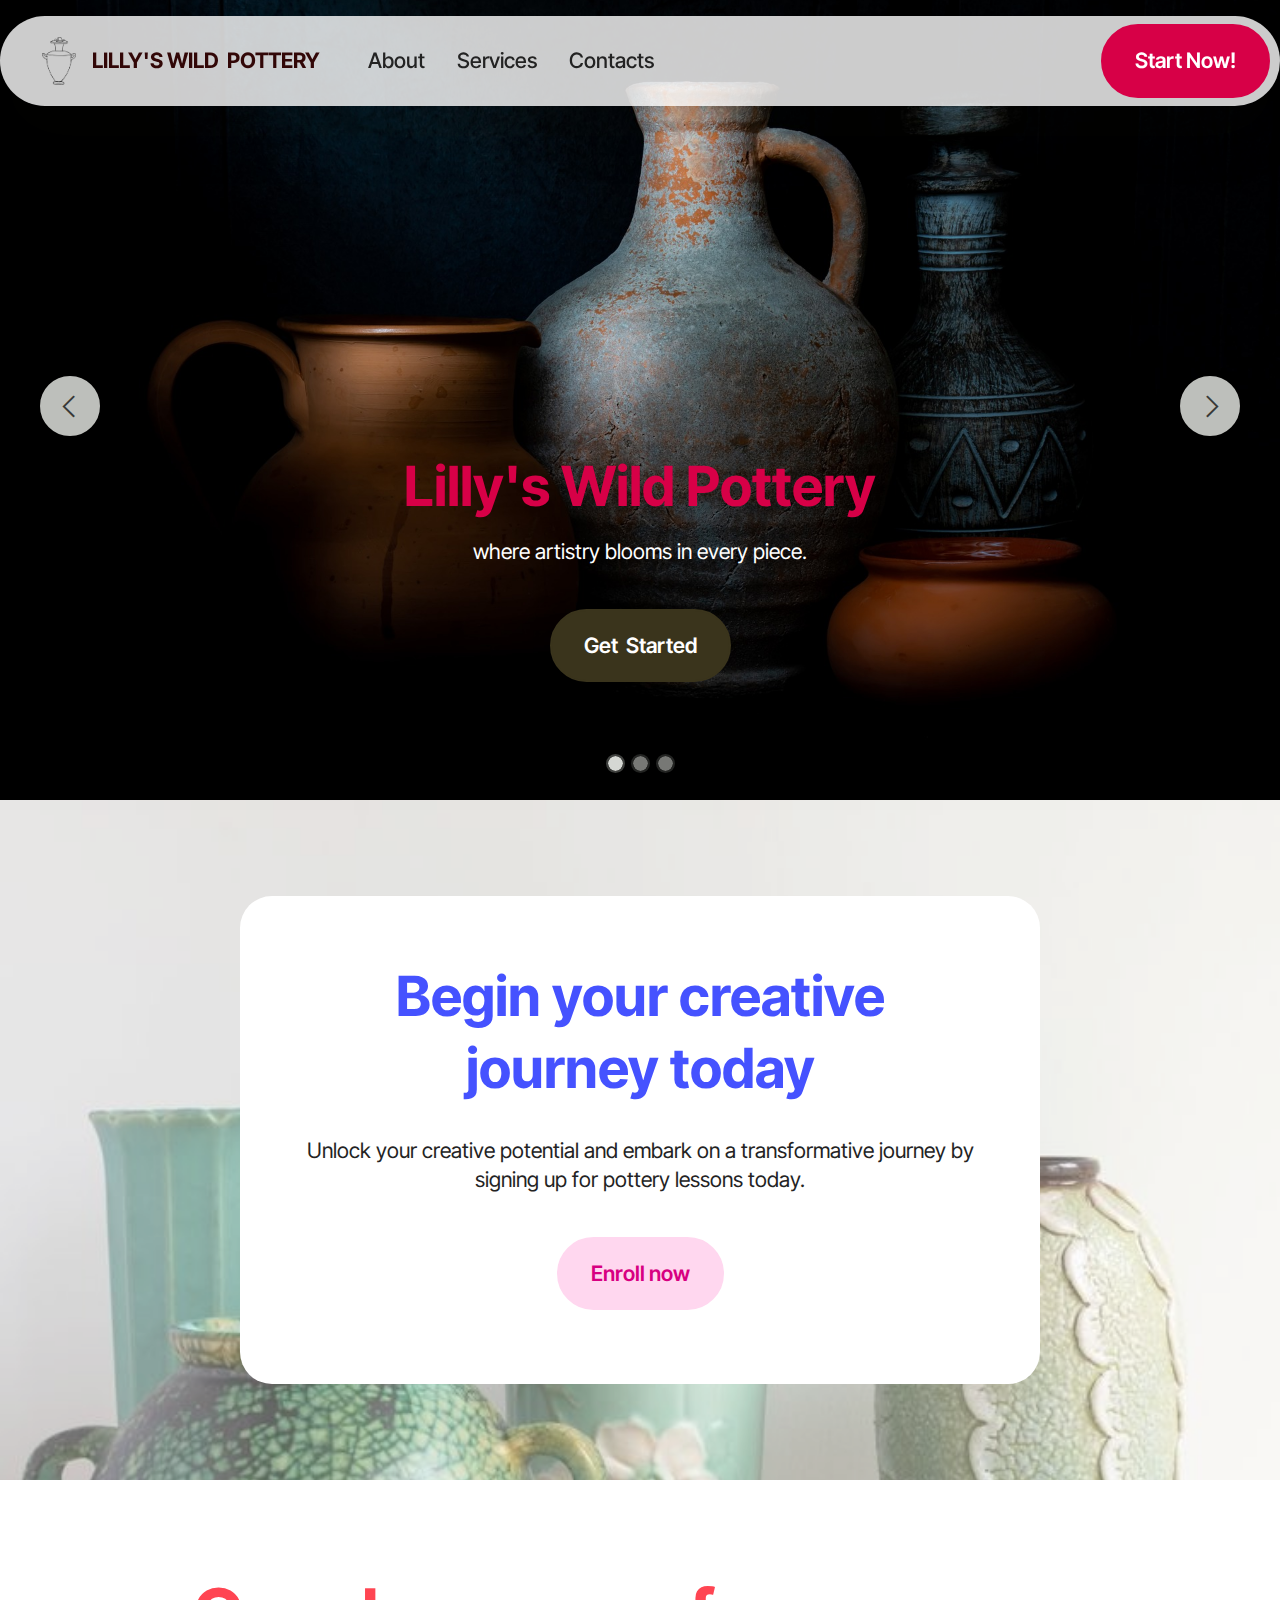
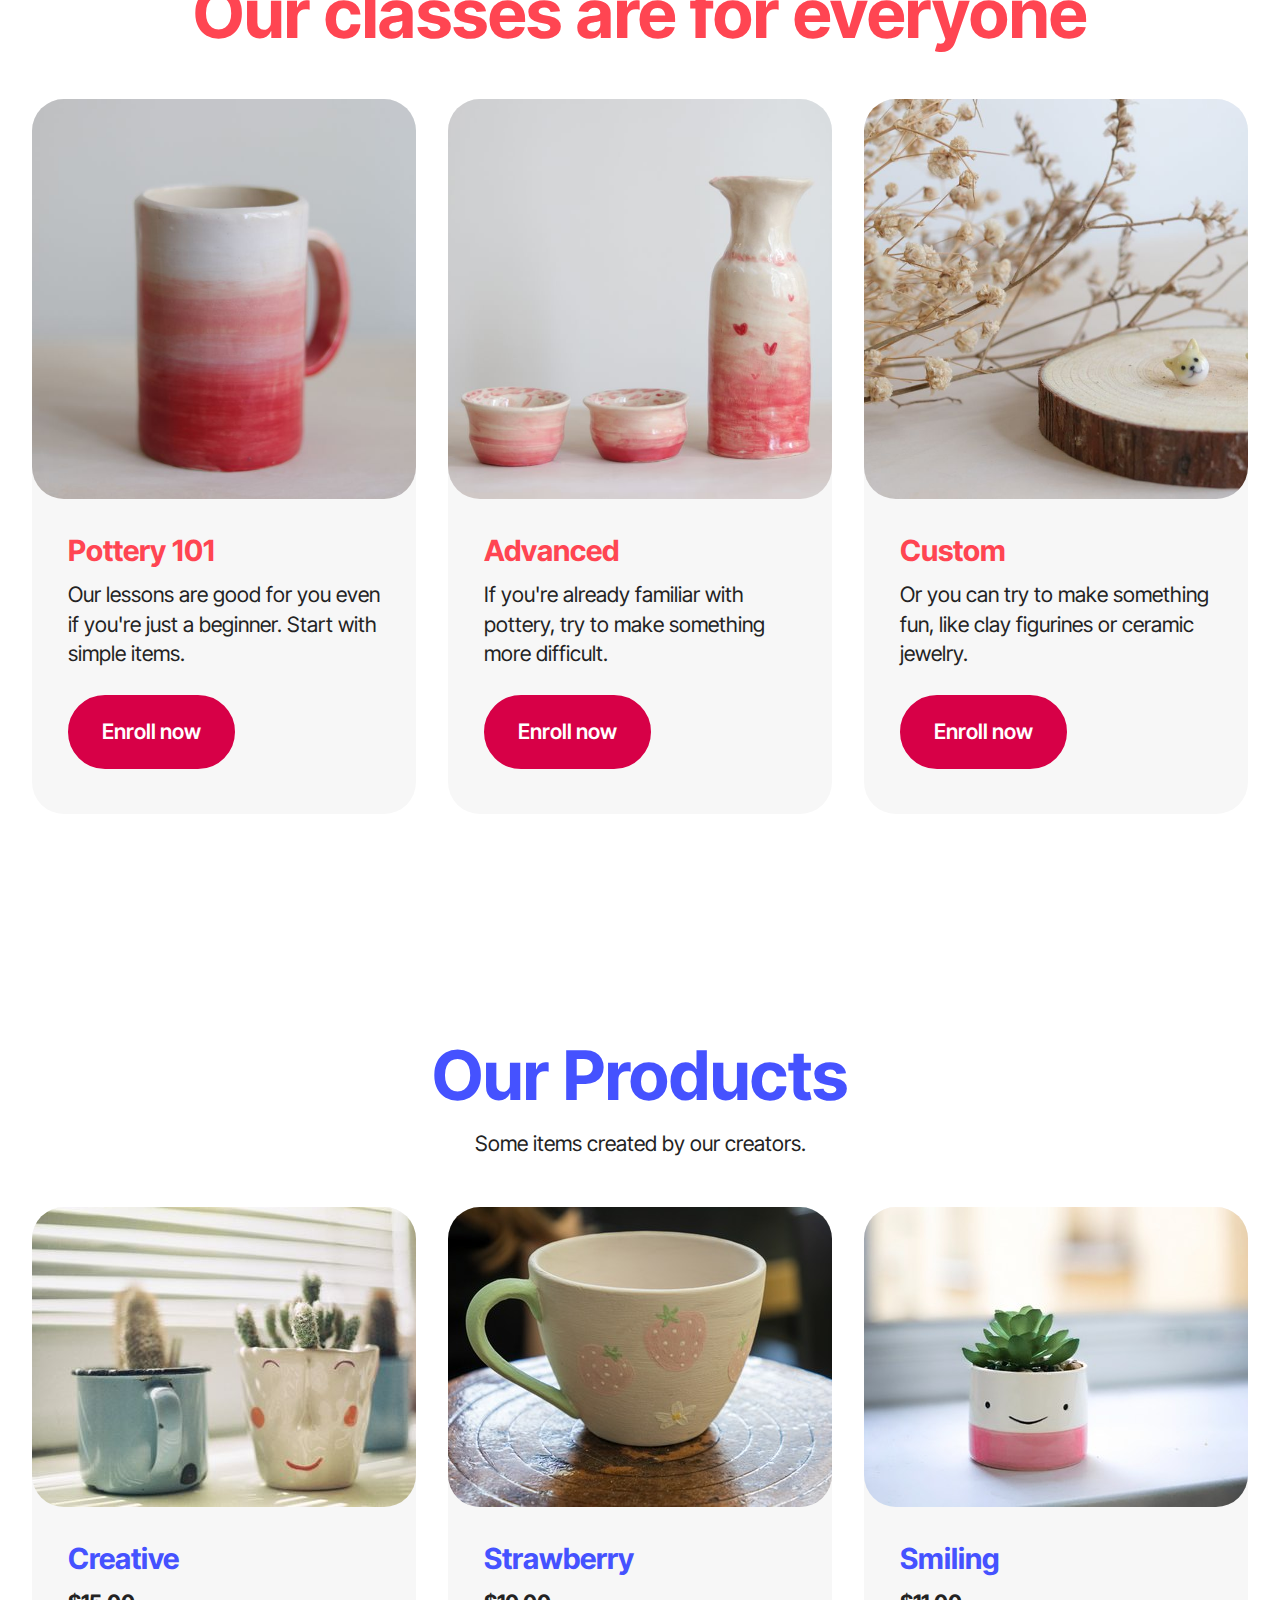
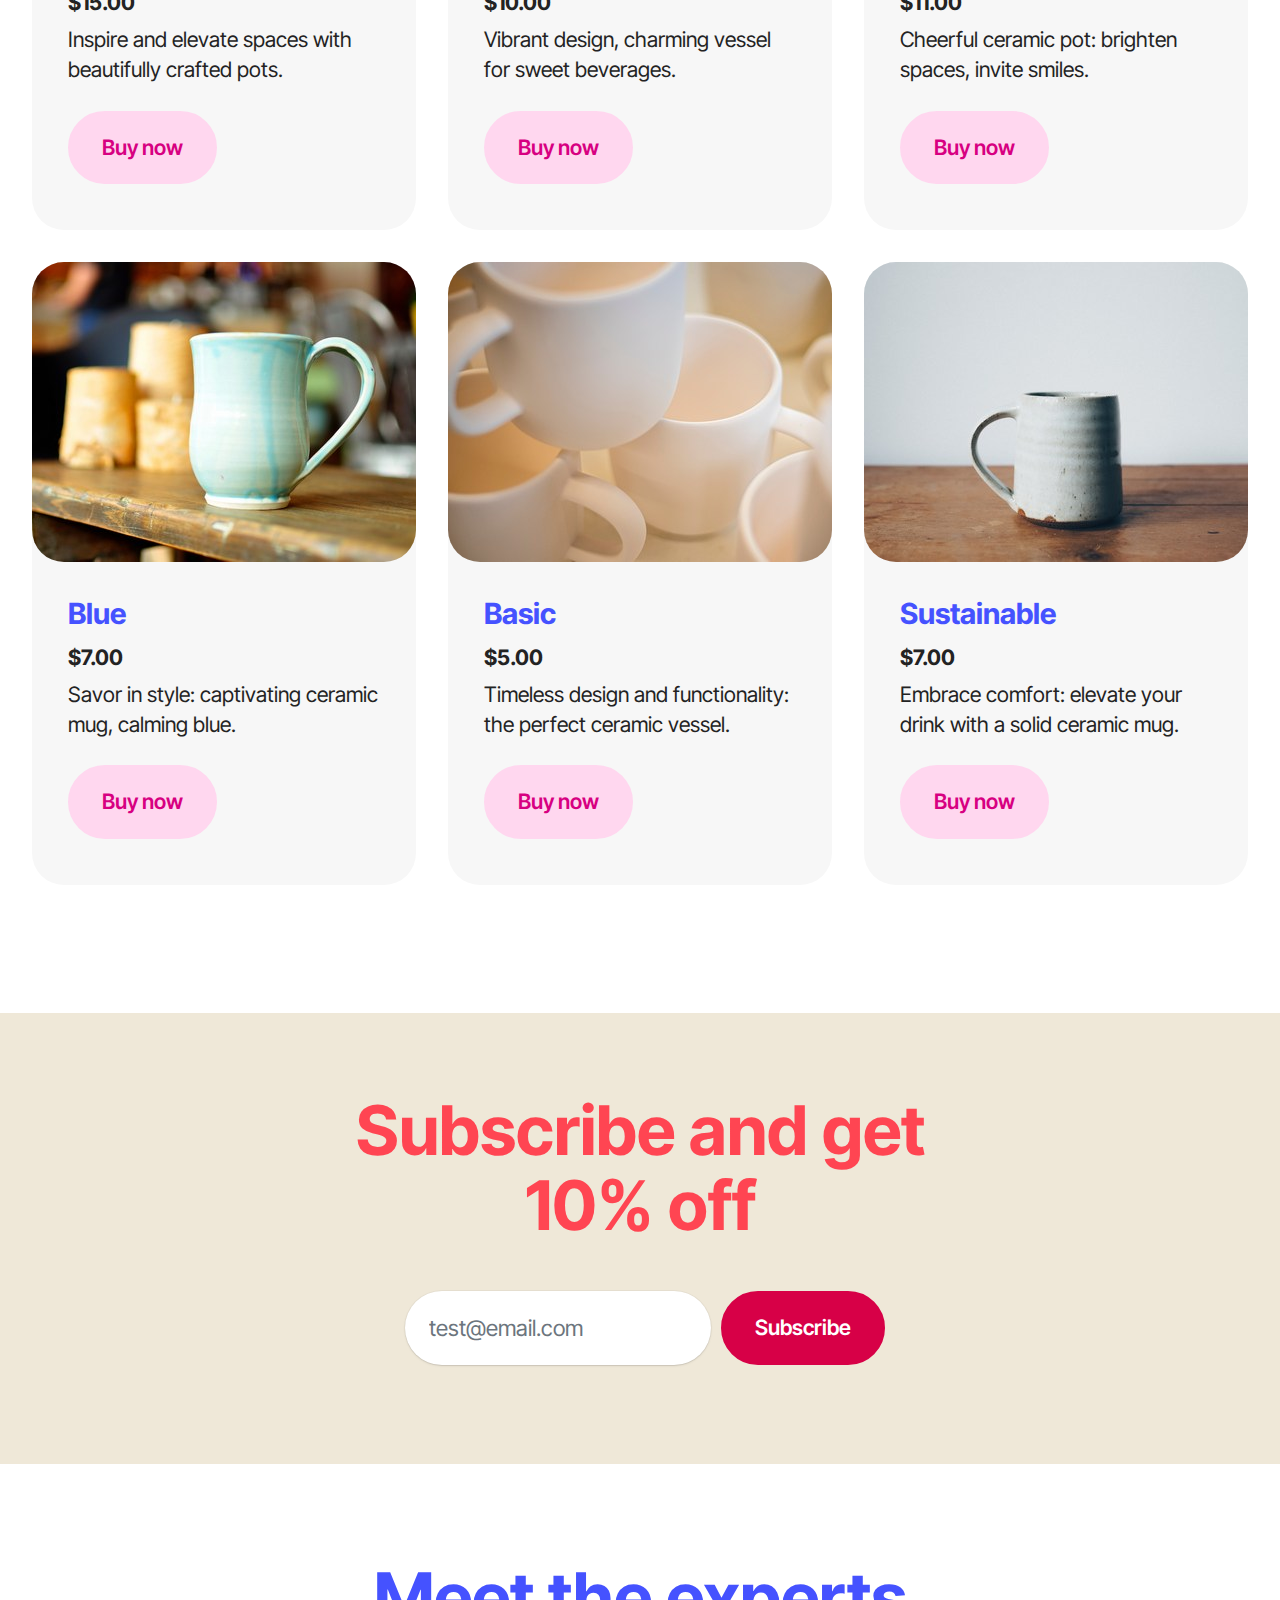
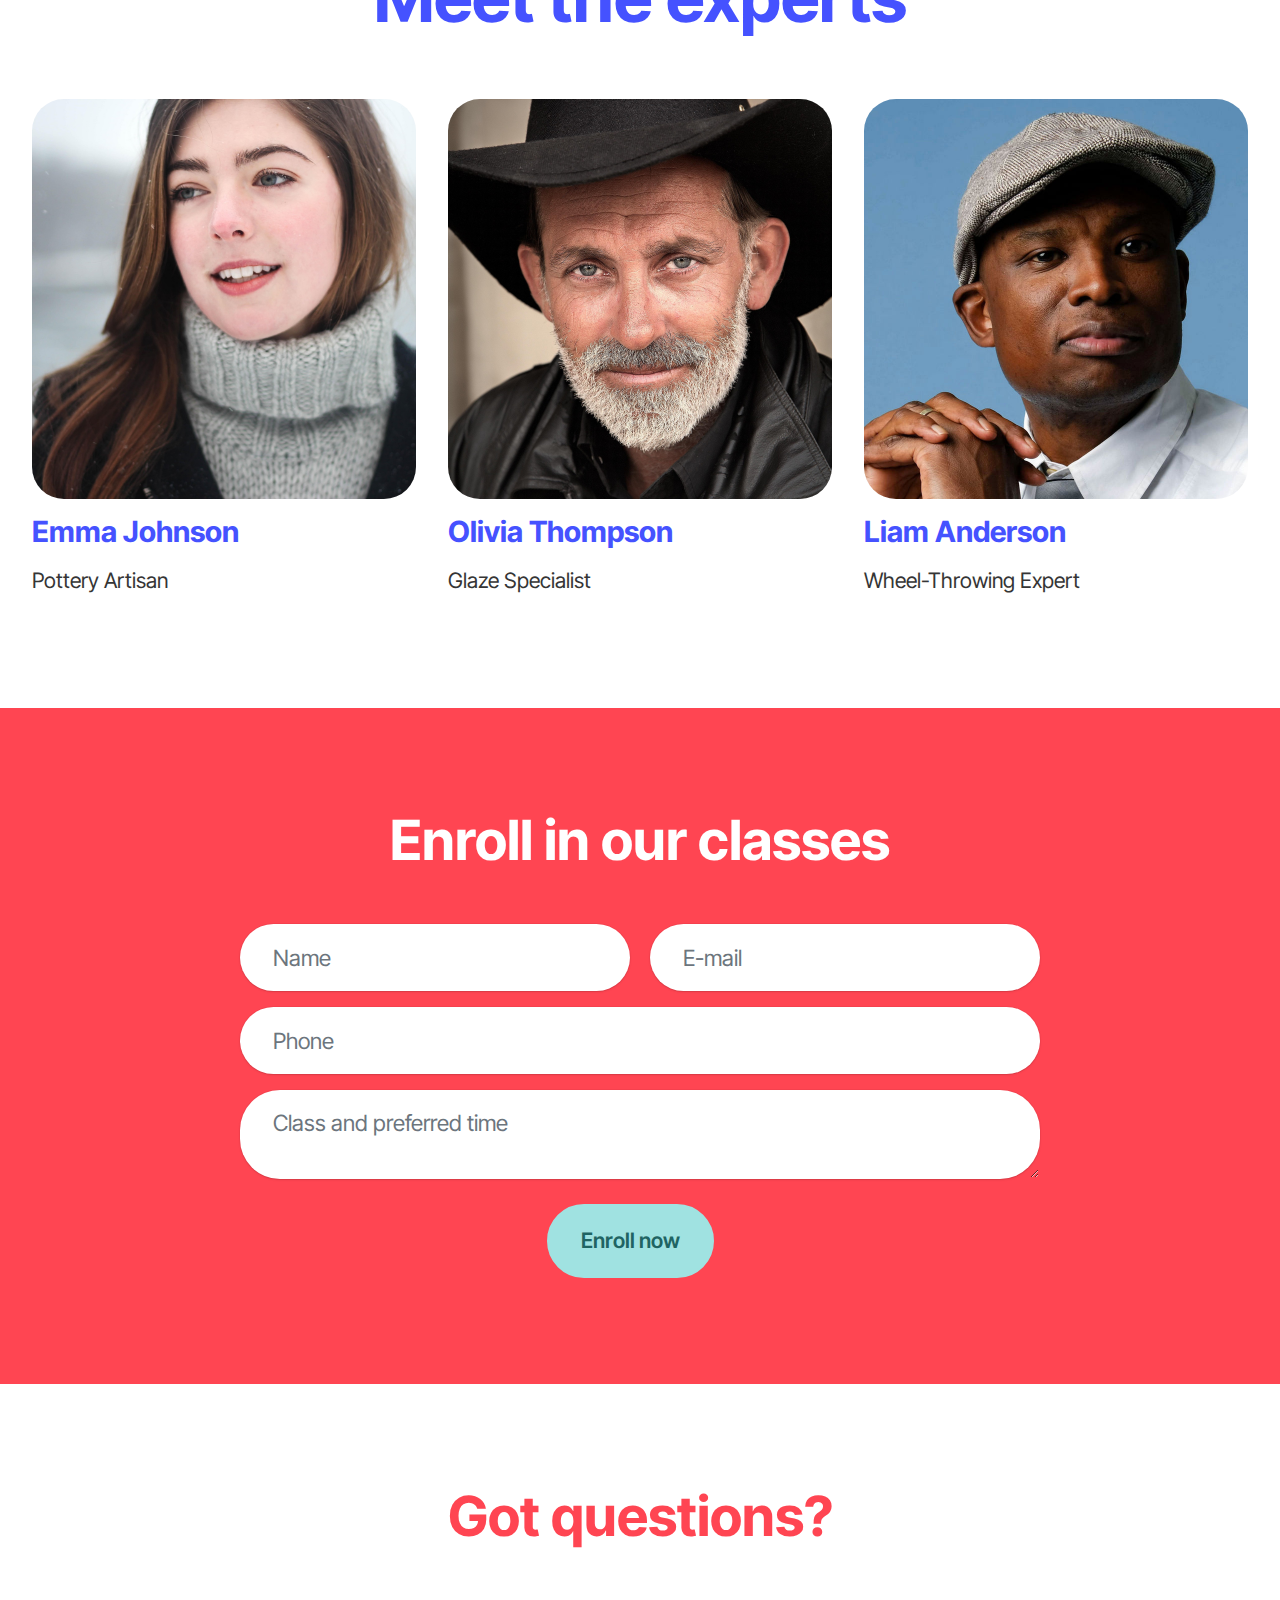
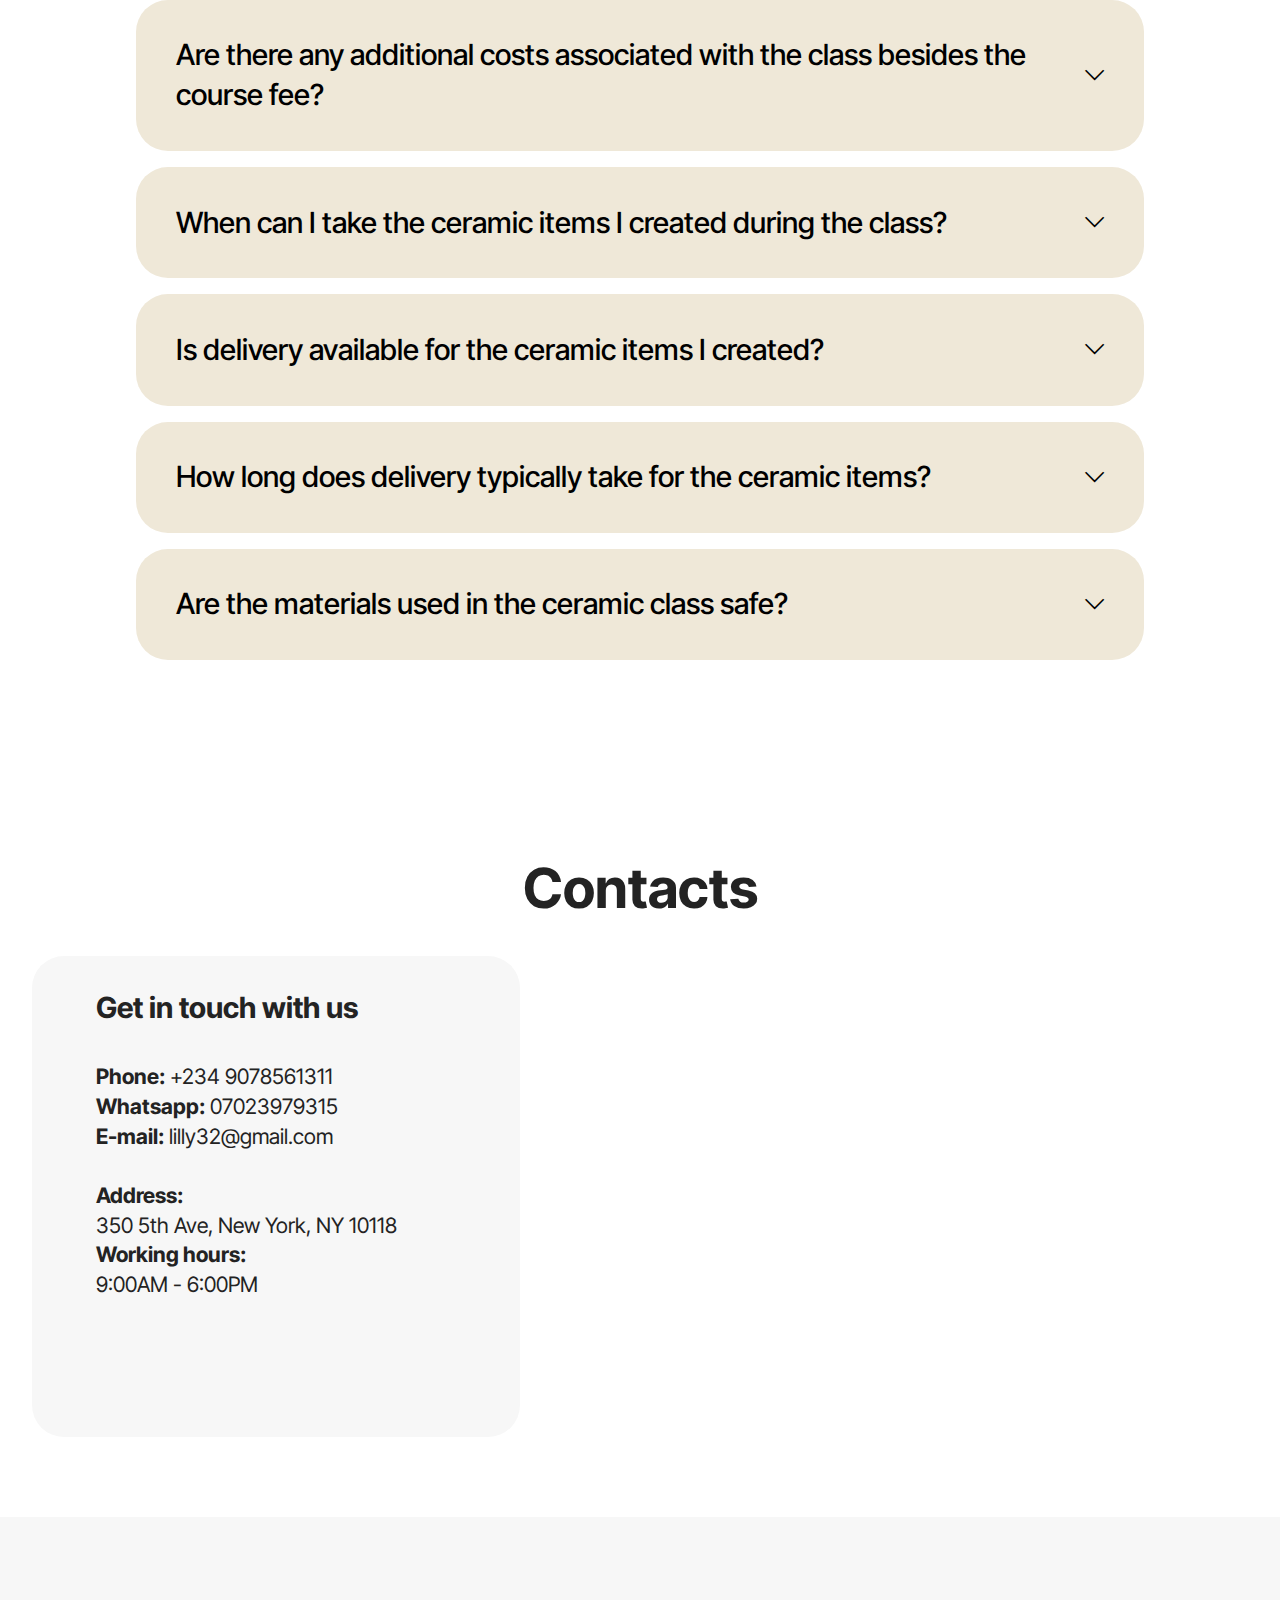
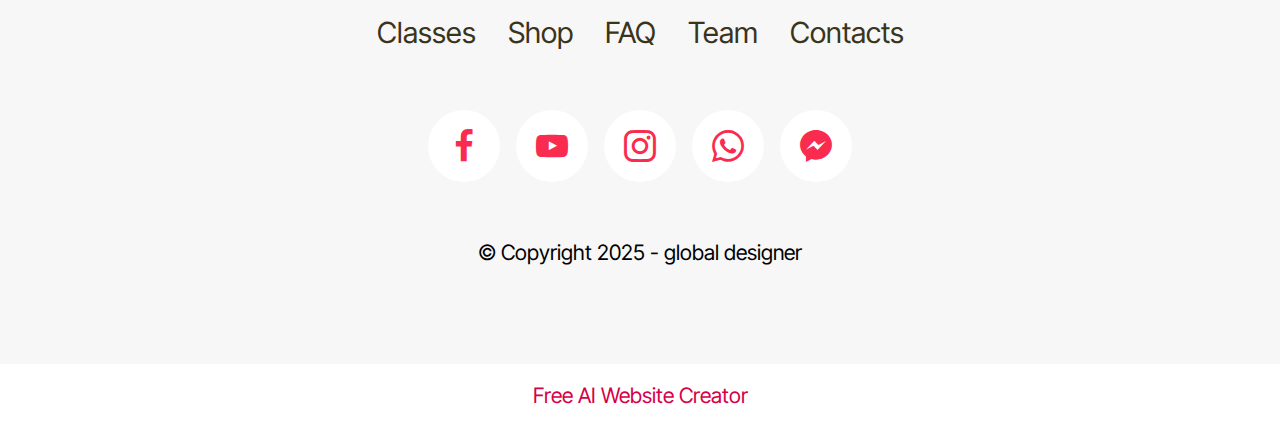
==== m/index.html @ 5fc74ef8 "new project" ====
<!DOCTYPE html>
<html  >
<head>
  <!-- Site made with Mobirise Website Builder v5.9.18, https://mobirise.com -->
  <meta charset="UTF-8">
  <meta http-equiv="X-UA-Compatible" content="IE=edge">
  <meta name="generator" content="Mobirise v5.9.18, mobirise.com">
  <meta name="viewport" content="width=device-width, initial-scale=1, minimum-scale=1">
  <link rel="shortcut icon" href="assets/images/mbr.png" type="image/x-icon">
  <meta name="description" content="">
  
  
  <title>Page 1</title>
  <link rel="stylesheet" href="assets/web/assets/mobirise-icons2/mobirise2.css">
  <link rel="stylesheet" href="assets/bootstrap/css/bootstrap.min.css">
  <link rel="stylesheet" href="assets/bootstrap/css/bootstrap-grid.min.css">
  <link rel="stylesheet" href="assets/bootstrap/css/bootstrap-reboot.min.css">
  <link rel="stylesheet" href="assets/dropdown/css/style.css">
  <link rel="stylesheet" href="assets/socicon/css/styles.css">
  <link rel="stylesheet" href="assets/theme/css/style.css">
  <link rel="preload" href="https://fonts.googleapis.com/css2?family=Inter+Tight:wght@400;700&display=swap&display=swap" as="style" onload="this.onload=null;this.rel='stylesheet'">
  <noscript><link rel="stylesheet" href="https://fonts.googleapis.com/css2?family=Inter+Tight:wght@400;700&display=swap&display=swap"></noscript>
  <link rel="preload" as="style" href="assets/mobirise/css/mbr-additional.css?v=CAwaFa"><link rel="stylesheet" href="assets/mobirise/css/mbr-additional.css?v=CAwaFa" type="text/css">

  
  
  
</head>
<body>
  
  <section data-bs-version="5.1" class="menu menu1 cid-uFiP2SUFr2" once="menu" id="menu01-c">
	

	<nav class="navbar navbar-dropdown navbar-fixed-top navbar-expand-lg">
		<div class="container">
			<div class="navbar-brand">
				<span class="navbar-logo">
					
						<img src="assets/images/mbr.png" alt="pot" style="height: 3rem;">
					
				</span>
				<span class="navbar-caption-wrap"><a class="navbar-caption text-info display-4" href="https://mobiri.se">LILLY'S WILD&nbsp; POTTERY</a></span>
			</div>
			<button class="navbar-toggler" type="button" data-toggle="collapse" data-bs-toggle="collapse" data-target="#navbarSupportedContent" data-bs-target="#navbarSupportedContent" aria-controls="navbarNavAltMarkup" aria-expanded="false" aria-label="Toggle navigation">
				<div class="hamburger">
					<span></span>
					<span></span>
					<span></span>
					<span></span>
				</div>
			</button>
			<div class="collapse navbar-collapse" id="navbarSupportedContent">
				<ul class="navbar-nav nav-dropdown" data-app-modern-menu="true"><li class="nav-item">
						<a class="nav-link link text-black display-4" href="">About</a>
					</li>
					<li class="nav-item">
						<a class="nav-link link text-black display-4" href="" aria-expanded="false">Services</a>
					</li>
					<li class="nav-item">
						<a class="nav-link link text-black display-4" href="">Contacts</a>
					</li></ul>
				
				<div class="navbar-buttons mbr-section-btn">
					<a class="btn btn-primary display-4" href=""> Start Now!</a>
				</div>
			</div>
		</div>
	</nav>
</section>

<section data-bs-version="5.1" class="slider3 cid-uFiUgoGwPU" id="slider03-f">
    
    <div class="carousel slide" id="uFkpeyBmOq" data-interval="5000" data-bs-interval="5000">
        <ol class="carousel-indicators">
            <li data-slide-to="0" data-bs-slide-to="0" class="active" data-target="#uFkpeyBmOq" data-bs-target="#uFkpeyBmOq"></li>
            <li data-slide-to="1" data-bs-slide-to="1" data-target="#uFkpeyBmOq" data-bs-target="#uFkpeyBmOq"></li>
            <li data-slide-to="2" data-bs-slide-to="2" data-target="#uFkpeyBmOq" data-bs-target="#uFkpeyBmOq"></li>
        </ol>
        <div class="carousel-inner">
            <div class="carousel-item slider-image item active">
                <div class="item-wrapper">
                    <img class="d-block w-100" src="assets/images/mbr-2.jpg" alt="picture">
                    
                    <div class="carousel-caption">
                        <h5 class="mbr-section-subtitle mbr-fonts-style mb-3 display-2"><strong>Lilly's Wild Pottery</strong></h5>
                        <p class="mbr-section-text mbr-fonts-style mb-4 display-7">where artistry blooms in every piece.</p>
                        <div class="mbr-section-btn mb-5"><a class="btn btn-success display-7" href="https://mobiri.se">Get&nbsp; Started</a></div>     
                    </div>
                </div>
            </div>
            <div class="carousel-item slider-image item">
                <div class="item-wrapper">
                    <img class="d-block w-100" src="assets/images/mbr-3.jpg" alt="image">
                    
                    <div class="carousel-caption">
                        <h5 class="mbr-section-subtitle mbr-fonts-style mb-3 display-2"><strong>Feel Nature</strong></h5>
                        <p class="mbr-section-text mbr-fonts-style mb-4 display-7">Where Clay Meets Nature's Beauty.</p>
                        <div class="mbr-section-btn mb-5"><a class="btn btn-success display-7" href="">Explore more</a></div>     
                    </div>
                </div>
            </div>
            <div class="carousel-item slider-image item">
                <div class="item-wrapper">
                    <img class="d-block w-100" src="assets/images/mbr-5.jpg" alt="img">
                    
                    <div class="carousel-caption">
                        <h5 class="mbr-section-subtitle mbr-fonts-style mb-3 display-2">Beautify Your Space</h5>
                        <p class="mbr-section-text mbr-fonts-style mb-4 display-7">From Lilly's Hand To&nbsp; Your Home.</p>
                        <div class="mbr-section-btn mb-5"><a class="btn btn-success display-7" href="">Get started</a></div>     
                    </div>
                </div>
            </div>
        </div>
        <a class="carousel-control carousel-control-prev" role="button" data-slide="prev" data-bs-slide="prev" href="#uFkpeyBmOq">
            <span class="mobi-mbri mobi-mbri-arrow-prev" aria-hidden="true"></span>
            <span class="sr-only visually-hidden">Previous</span>
        </a>
        <a class="carousel-control carousel-control-next" role="button" data-slide="next" data-bs-slide="next" href="#uFkpeyBmOq">
            <span class="mobi-mbri mobi-mbri-arrow-next" aria-hidden="true"></span>
            <span class="sr-only visually-hidden">Next</span>
        </a>
    </div>
</section>

<section data-bs-version="5.1" class="header14 cid-tJGD1DIY2H" id="header14-2">
	

	
	<div class="mbr-overlay" style="opacity: 0.3; background-color: rgb(255, 255, 255);"></div>
	<div class="container">
		<div class="row justify-content-center">
			<div class="card col-12 col-md-12 col-lg-8">
				<div class="card-wrapper">
					<div class="card-box align-center">
						<h1 class="card-title mbr-fonts-style mb-4 display-2"><strong>Begin your creative journey today</strong></h1>
						<p class="mbr-text mbr-fonts-style mb-4 display-7">
							Unlock your creative potential and embark on a transformative journey by signing up for pottery lessons today.
						</p>
						<div class="mbr-section-btn mt-4"><a class="btn btn-secondary display-7" href="index.html#form02-0">Enroll now</a></div>
					</div>
				</div>
			</div>
		</div>
	</div>
</section>

<section data-bs-version="5.1" class="features4 cid-tJGEoKGifq" id="features04-3">
	
	
	<div class="container">
		<div class="mbr-section-head mb-5">
			<h4 class="mbr-section-title mbr-fonts-style align-left mb-3 display-1"><strong>Our classes are for everyone</strong></h4>
			
			
		</div>
		<div class="row">
			<div class="item features-image col-12 col-md-6 col-lg-4">
				<div class="item-wrapper">
					<div class="item-img">
						<img src="assets/images/clayton-robbins-e3b0j05ic20-unsplash-1.jpg" alt="Mobirise Website Builder">
					</div>
					<div class="item-content">
						<h5 class="item-title mbr-fonts-style display-5"><strong>Pottery 101</strong></h5>
						
						<p class="mbr-text mbr-fonts-style display-7">
							Our lessons are good for you even if you're just a beginner. Start with simple items.
						</p>
						<div class="mbr-section-btn item-footer"><a href="ivy...." class="btn item-btn btn-primary display-7">Enroll now</a></div>
					</div>

				</div>
			</div>
			<div class="item features-image col-12 col-md-6 col-lg-4">
				<div class="item-wrapper">
					<div class="item-img">
						<img src="assets/images/clayton-robbins-ypynhyr7xrs-unsplash-1.jpg" alt="Website ">
					</div>
					<div class="item-content">
						<h5 class="item-title mbr-fonts-style display-5">
							<strong>Advanced</strong>
						</h5>
						
						<p class="mbr-text mbr-fonts-style display-7">
							If you're already familiar with pottery, try to make something more difficult.
						</p>
						<div class="mbr-section-btn item-footer"><a href="index.html#form02-0" class="btn item-btn btn-primary display-7">Enroll now</a></div>
					</div>
				</div>
			</div>
			<div class="item features-image col-12 col-md-6 col-lg-4">
				<div class="item-wrapper">
					<div class="item-img">
						<img src="assets/images/clayton-robbins-kmzrutvsqai-unsplash-1.jpg" alt="Mobirise Website Builder">
					</div>
					<div class="item-content">
						<h5 class="item-title mbr-fonts-style display-5">
							<strong>Custom</strong></h5>
						
						<p class="mbr-text mbr-fonts-style display-7">
							Or you can try to make something fun, like clay figurines or ceramic jewelry.<br>
						</p>
						<div class="mbr-section-btn item-footer"><a href="index.html#form02-0" class="btn item-btn btn-primary display-7">Enroll now</a></div>
					</div>
				</div>
			</div>
			
			
			
		</div>
	</div>
</section>

<section data-bs-version="5.1" class="features4 cid-tJGKiS9ad3" id="features04-5">
	
	
	<div class="container">
		<div class="mbr-section-head mb-5">
			<h4 class="mbr-section-title mbr-fonts-style align-left mb-3 display-1">
				<strong>Our Products</strong>
			</h4>
			<h5 class="mbr-section-subtitle mbr-fonts-style align-left mb-3 display-7">Some items created by our creators.</h5>
			
		</div>
		<div class="row">
			
			<div class="item features-image col-12 col-md-6 col-lg-4 active">
				<div class="item-wrapper">
					<div class="item-img">
						<img src="assets/images/fernando-lavin-qxaavqecvew-unsplash-1.jpg" alt="Mobirise Website Builder" data-slide-to="0" data-bs-slide-to="0">
					</div>
					<div class="item-content">
						<h5 class="item-title mbr-fonts-style display-5">
							<strong>Creative</strong>
						</h5>
						<h6 class="item-subtitle mbr-fonts-style display-7">
							<strong>$15.00</strong>
						</h6>
						<p class="mbr-text mbr-fonts-style display-7">
							Inspire and elevate spaces with beautifully crafted pots.
						</p>
						<div class="mbr-section-btn item-footer"><a href="" class="btn item-btn btn-secondary display-7">Buy now</a></div>
					</div>
				</div>
			</div><div class="item features-image col-12 col-md-6 col-lg-4">
				<div class="item-wrapper">
					<div class="item-img">
						<img src="assets/images/grant-durr-vfgskggimaa-unsplash-1.jpg" alt="Mobirise Website Builder" data-slide-to="1" data-bs-slide-to="1">
					</div>
					<div class="item-content">
						<h5 class="item-title mbr-fonts-style display-5">
							<strong>Strawberry</strong>
						</h5>
						<h6 class="item-subtitle mbr-fonts-style display-7">
							<strong>$10.00</strong>
						</h6>
						<p class="mbr-text mbr-fonts-style display-7">
							Vibrant design, charming vessel for sweet beverages.
						</p>
						<div class="mbr-section-btn item-footer"><a href="" class="btn item-btn btn-secondary display-7">Buy now</a></div>
					</div>

				</div>
			</div>
			<div class="item features-image col-12 col-md-6 col-lg-4">
				<div class="item-wrapper">
					<div class="item-img">
						<img src="assets/images/faria-anzum-onk9ilkizs4-unsplash.jpg" alt="Website " data-slide-to="1" data-bs-slide-to="1">
					</div>
					<div class="item-content">
						<h5 class="item-title mbr-fonts-style display-5">
							<strong>Smiling</strong>
						</h5>
						<h6 class="item-subtitle mbr-fonts-style display-7">
							<strong>$11.00</strong>
						</h6>
						<p class="mbr-text mbr-fonts-style display-7">
							Cheerful ceramic pot: brighten spaces, invite smiles.<br>
						</p>
						<div class="mbr-section-btn item-footer"><a href="" class="btn item-btn btn-secondary display-7">Buy now</a></div>
					</div>
				</div>
			</div>
			<div class="item features-image col-12 col-md-6 col-lg-4">
				<div class="item-wrapper">
					<div class="item-img">
						<img src="assets/images/christy-moyer-5ippjvbbyo-unsplash.jpg" alt="Mine" data-slide-to="3" data-bs-slide-to="3">
					</div>
					<div class="item-content">
						<h5 class="item-title mbr-fonts-style display-5">
							<strong>Blue</strong>
						</h5>
						<h6 class="item-subtitle mbr-fonts-style display-7">
							<strong>$7.00</strong>
						</h6>
						<p class="mbr-text mbr-fonts-style display-7">
							Savor in style: captivating ceramic mug, calming blue.<br>
						</p>
						<div class="mbr-section-btn item-footer"><a href="" class="btn item-btn btn-secondary display-7">Buy now</a></div>
					</div>
				</div>
			</div><div class="item features-image col-12 col-md-6 col-lg-4">
				<div class="item-wrapper">
					<div class="item-img">
						<img src="assets/images/amin-hasani-kiifsibhkqw-unsplash.jpg" alt="Mobirise Website Builder" data-slide-to="4" data-bs-slide-to="4">
					</div>
					<div class="item-content">
						<h5 class="item-title mbr-fonts-style display-5">
							<strong>Basic</strong>
						</h5>
						<h6 class="item-subtitle mbr-fonts-style display-7">
							<strong>$5.00</strong>
						</h6>
						<p class="mbr-text mbr-fonts-style display-7">
							Timeless design and functionality: the perfect ceramic vessel.<br>
						</p>
						<div class="mbr-section-btn item-footer"><a href="" class="btn item-btn btn-secondary display-7">Buy now</a></div>
					</div>
				</div>
			</div>
			
			<div class="item features-image col-12 col-md-6 col-lg-4">
				<div class="item-wrapper">
					<div class="item-img">
						<img src="assets/images/annie-spratt-n42ogaqn32o-unsplash.jpg" alt="Mobirise Website Builder" data-slide-to="4" data-bs-slide-to="4">
					</div>
					<div class="item-content">
						<h5 class="item-title mbr-fonts-style display-5">
							<strong>Sustainable</strong>
						</h5>
						<h6 class="item-subtitle mbr-fonts-style display-7">
							<strong>$7.00</strong>
						</h6>
						<p class="mbr-text mbr-fonts-style display-7">
							Embrace comfort: elevate your drink with a solid ceramic mug.<br>
						</p>
						<div class="mbr-section-btn item-footer"><a href="" class="btn item-btn btn-secondary display-7">Buy now</a></div>
					</div>
				</div>
			</div>
		</div>
	</div>
</section>

<section data-bs-version="5.1" class="form1 cid-tJGQpvh1d5" id="form01-6">
	

	

	<div class="container-fluid">
		<div class="row content-wrapper justify-content-center">
			<div class="col-lg-7 mbr-form">
				<div class="col-lg-12 col-md-12 col-sm-12">
					<h5 class="mbr-section-title mbr-fonts-style mb-5 display-1"><strong>Subscribe and get 10% off</strong></h5>
				</div>

				<div class="text-wrapper align-left" data-form-type="formoid">
					<!--Formbuilder Form-->
					<form action="https://mobirise.eu/" method="POST" class="mbr-form form-with-styler" data-form-title="Form Name"><input type="hidden" name="email" data-form-email="true" value="ky5/SCxYGNkm7Np2BUBVKq7SJcZbfDaH2uYz+gsg5tfECbRCloZlqJVXZK/QUErkvj70oVTcwuVkDSDlpKXydP+buKz/GqfQLvSUWNzyL7BhllIYwV19n2NjdhJbh+T/">
						<div class="row">
							<div hidden="hidden" data-form-alert="" class="alert alert-success col-12">Thanks for filling out the form!</div>
							<div hidden="hidden" data-form-alert-danger="" class="alert alert-danger col-12">
								Oops...! some problem!
							</div>
						</div>
						<div class="dragArea row">
							<div data-for="email" class="col-lg-6 col-md-6 col-sm-12 form-group">
								<input type="email" name="email" placeholder="test@email.com" data-form-field="email" class="form-control display-7" value="" id="email-form01-6">
							</div>
							<div class="col-auto mbr-section-btn"><button type="submit" class="w-100 w-100 w-100 w-100 w-100 w-100 btn btn-primary display-7">Subscribe</button></div>
						</div>
					</form>
					<!--Formbuilder Form-->
				</div>
			</div>
		</div>
	</div>
</section>

<section data-bs-version="5.1" class="people3 cid-tJGQCkAyg1" id="people03-7">
	
	
	<div class="container">
		<div class="mbr-section-head mb-4">
			<h4 class="mbr-section-title mbr-fonts-style align-center mb-3 display-1">
				<strong>Meet the experts</strong></h4>
			
		</div>
		<div class="row">
			<div class="item features-image col-12 col-md-6 col-lg-4">
				<div class="item-wrapper">
					<div class="item-img mb-3">
						<img src="assets/images/mbr-6.jpg" alt="icon" title="">
					</div>
					<div class="item-content align-left">
						
						<h6 class="item-subtitle mbr-fonts-style mb-3 display-5"><strong>Emma Johnson</strong></h6>
						<p class="mbr-text mbr-fonts-style mt-3 display-7">
							Pottery Artisan
						</p>
					</div>
					
				</div>
			</div>
			<div class="item features-image col-12 col-md-6 col-lg-4">
				<div class="item-wrapper">
					<div class="item-img mb-3">
						<img src="assets/images/mbr-7.jpg" alt="imgg" title="">
					</div>
					<div class="item-content align-left">
						
						<h6 class="item-subtitle mbr-fonts-style mb-3 display-5"><strong>Olivia Thompson</strong></h6>
						<p class="mbr-text mbr-fonts-style mt-3 display-7">
							Glaze Specialist
						</p>
					</div>
					
				</div>
			</div>
			<div class="item features-image col-12 col-md-6 col-lg-4">
				<div class="item-wrapper">
					<div class="item-img mb-3">
						<img src="assets/images/team3.jpg" alt="Mobirise Website Builder" title="">
					</div>
					<div class="item-content align-left">
						
						<h6 class="item-subtitle mbr-fonts-style mb-3 display-5"><strong>Liam Anderson</strong></h6>
						<p class="mbr-text mbr-fonts-style mt-3 display-7">
							Wheel-Throwing Expert <br>
						</p>
					</div>
					
				</div>
			</div>
		</div>
	</div>
</section>

<section data-bs-version="5.1" class="form5 cid-tL70TtsETn" id="form02-0">
    
    
    <div class="container">
        <div class="mbr-section-head mb-5">
            <h3 class="mbr-section-title mbr-fonts-style align-center mb-0 display-2"><strong>Enroll in our classes</strong></h3>
            
        </div>
        <div class="row justify-content-center mt-4">
            <div class="col-lg-8 mx-auto mbr-form" data-form-type="formoid">
                <form action="https://mobirise.eu/" method="POST" class="mbr-form form-with-styler" data-form-title="Form Name"><input type="hidden" name="email" data-form-email="true" value="4I57kEqMnx9lT9n91iLB2eJZCjUqjAv+kfIckM55oMKj9D87lsLLTqDdpbzW25jaAgZPLXH3m2aUEnPsZSXJX7pSzF5txUagMyTlwuyQj8yfdy9E1JFzwTiqVJ6CQEQA">
                    <div class="row">
                        <div hidden="hidden" data-form-alert="" class="alert alert-success col-12">Thanks for filling out the form!</div>
                        <div hidden="hidden" data-form-alert-danger="" class="alert alert-danger col-12">
                            Oops...! some problem!
                        </div>
                    </div>
                    <div class="dragArea row">
                        <div class="col-md col-sm-12 form-group mb-3" data-for="name">
                            <input type="text" name="name" placeholder="Name" data-form-field="name" class="form-control" value="" id="name-form02-0">
                        </div>
                        <div class="col-md col-sm-12 form-group mb-3" data-for="email">
                            <input type="email" name="email" placeholder="E-mail" data-form-field="email" class="form-control" value="" id="email-form02-0">
                        </div>
                        <div class="col-12 form-group mb-3" data-for="phone">
                            <input type="tel" name="phone" placeholder="Phone" data-form-field="phone" class="form-control" value="" id="phone-form02-0">
                        </div>
                        <div class="col-12 form-group mb-3" data-for="textarea">
                            <textarea name="textarea" placeholder="Class and preferred time" data-form-field="textarea" class="form-control" id="textarea-form02-0"></textarea>
                        </div>
                        <div class="col-lg-12 col-md-12 col-sm-12 align-center mbr-section-btn"><button type="submit" class="btn btn-warning display-7">Enroll now</button></div>
                    </div>
                </form>
            </div>
        </div>
    </div>
</section>

<section data-bs-version="5.1" class="list1 cid-tJGRlgYbKj" id="list01-8">
	
	
	<div class="container">
		<div class="row justify-content-center">
			<div class="col-12 col-md-12 col-lg-10 m-auto">
				<div class="content">
					<div class="mbr-section-head align-left mb-5">
						
						<h3 class="mbr-section-title mb-2 mbr-fonts-style display-2">
							<strong>Got questions?</strong>
						</h3>
					</div>
					<div id="bootstrap-accordion_8" class="panel-group accordionStyles accordion" role="tablist" aria-multiselectable="true">
						<div class="card mb-3">
							<div class="card-header" role="tab" id="headingOne">
								<a role="button" class="panel-title collapsed" data-toggle="collapse" data-bs-toggle="collapse" data-core="" href="#collapse1_8" aria-expanded="false" aria-controls="collapse1">
									<h6 class="panel-title-edit mbr-semibold mbr-fonts-style mb-0 display-5">Are there any additional costs associated with the class besides the course fee?</h6>
									<span class="sign mbr-iconfont mobi-mbri-arrow-down"></span>
								</a>
							</div>
							<div id="collapse1_8" class="panel-collapse noScroll collapse" role="tabpanel" aria-labelledby="headingOne" data-parent="#accordion" data-bs-parent="#bootstrap-accordion_8">
								<div class="panel-body">
									<p class="mbr-fonts-style panel-text display-7">
										No, there are no additional costs associated with the class. The course fee covers all the materials, tools, and firing services necessary for your ceramic creations.
									</p>
								</div>
							</div>
						</div>
						<div class="card mb-3">
							<div class="card-header" role="tab" id="headingOne">
								<a role="button" class="panel-title collapsed" data-toggle="collapse" data-bs-toggle="collapse" data-core="" href="#collapse2_8" aria-expanded="false" aria-controls="collapse2">
									<h6 class="panel-title-edit mbr-semibold mbr-fonts-style mb-0 display-5">When can I take the ceramic items I created during the class?</h6>
									<span class="sign mbr-iconfont mobi-mbri-arrow-down"></span>
								</a>
							</div>
							<div id="collapse2_8" class="panel-collapse noScroll collapse" role="tabpanel" aria-labelledby="headingOne" data-parent="#accordion" data-bs-parent="#bootstrap-accordion_8">
								<div class="panel-body">
									<p class="mbr-fonts-style panel-text display-7">
										You can take the ceramic items you created home after a period of three weeks. This allows sufficient time for the pieces to dry and go through the necessary firing process to ensure they are durable and ready for you to enjoy.
									</p>
								</div>
							</div>
						</div>
						<div class="card mb-3">
							<div class="card-header" role="tab" id="headingOne">
								<a role="button" class="panel-title collapsed" data-toggle="collapse" data-bs-toggle="collapse" data-core="" href="#collapse3_8" aria-expanded="false" aria-controls="collapse3">
									<h6 class="panel-title-edit mbr-semibold mbr-fonts-style mb-0 display-5">Is delivery available for the ceramic items I created?</h6>
									<span class="sign mbr-iconfont mobi-mbri-arrow-down"></span>
								</a>
							</div>
							<div id="collapse3_8" class="panel-collapse noScroll collapse" role="tabpanel" aria-labelledby="headingOne" data-parent="#accordion" data-bs-parent="#bootstrap-accordion_8">
								<div class="panel-body">
									<p class="mbr-fonts-style panel-text display-7">
										Yes, delivery options are available for the ceramic items you created during the class. We can provide information on delivery services and associated costs, allowing you to conveniently receive your finished pieces at your preferred location.
									</p>
								</div>
							</div>
						</div>
						<div class="card mb-3">
							<div class="card-header" role="tab" id="headingOne">
								<a role="button" class="panel-title collapsed" data-toggle="collapse" data-bs-toggle="collapse" data-core="" href="#collapse4_8" aria-expanded="false" aria-controls="collapse4">
									<h6 class="panel-title-edit mbr-semibold mbr-fonts-style mb-0 display-5">How long does delivery typically take for the ceramic items?</h6>
									<span class="sign mbr-iconfont mobi-mbri-arrow-down"></span>
								</a>
							</div>
							<div id="collapse4_8" class="panel-collapse noScroll collapse" role="tabpanel" aria-labelledby="headingOne" data-parent="#accordion" data-bs-parent="#bootstrap-accordion_8">
								<div class="panel-body">
									<p class="mbr-fonts-style panel-text display-7">
										Delivery times for the ceramic items can vary depending on your location and the delivery service used. We will provide an estimate of the delivery timeframe, ensuring you have a clear expectation of when you can expect to receive your creations.
									</p>
								</div>
							</div>
						</div>
						<div class="card mb-3">
							<div class="card-header" role="tab" id="headingOne">
								<a role="button" class="panel-title collapsed" data-toggle="collapse" data-bs-toggle="collapse" data-core="" href="#collapse5_8" aria-expanded="false" aria-controls="collapse5">
									<h6 class="panel-title-edit mbr-semibold mbr-fonts-style mb-0 display-5">Are the materials used in the ceramic class safe?</h6>
									<span class="sign mbr-iconfont mobi-mbri-arrow-down"></span>
								</a>
							</div>
							<div id="collapse5_8" class="panel-collapse noScroll collapse" role="tabpanel" aria-labelledby="headingOne" data-parent="#accordion" data-bs-parent="#bootstrap-accordion_8">
								<div class="panel-body">
									<p class="mbr-fonts-style panel-text display-7">
										Yes, the materials used in the ceramic class are safe. The course provider ensures that the materials, such as clay and glazes, are non-toxic and suitable for use in ceramic art. Safety guidelines and best practices are followed to ensure a safe and enjoyable learning environment.
									</p>
								</div>
							</div>
						</div>
						
					</div>
				</div>
			</div>
		</div>
	</div>
</section>

<section data-bs-version="5.1" class="contacts3 map1 cid-tL7eRYxhmt" id="contacts3-1">

    

    
    
    <div class="container">
        <div class="mbr-section-head">
            <h3 class="mbr-section-title mbr-fonts-style align-center mb-0 display-2">
                <strong>Contacts</strong>
            </h3>
            
        </div>
        <div class="row justify-content-center mt-4">
            <div class="card col-12 col-md-5">
                <div class="card-wrapper">
                    <div class="text-wrapper">
                        <h6 class="card-title mbr-fonts-style mb-1 display-5"><strong>Get in touch with us</strong></h6>
                        <p class="mbr-text mbr-fonts-style display-7"><br><strong>Phone:</strong>&nbsp;+234 9078561311<br><strong>Whatsapp:</strong>&nbsp;07023979315<br><strong>E-mail:</strong>&nbsp;lilly32@gmail.com<br><br><strong>Address:&nbsp;</strong><br>350 5th Ave, New York, NY 10118<br><strong>Working hours: </strong><br>9:00AM - 6:00PM<br><br><br><br>
                        </p>
                    </div>
                </div>

            </div>
            <div class="map-wrapper col-12 col-md-7">
                <div class="google-map"><iframe frameborder="0" style="border:0" src="https://www.google.com/maps/embed?pb=!1m14!1m8!1m3!1d6045.3003145248895!2d-73.9884657!3d40.7477229!3m2!1i1024!2i768!4f13.1!3m3!1m2!1s0x89c259a9ac1f1b85%3A0x7e33d1c0e7af3be4!2zMzUwIDV0aCBBdmUsIE5ldyBZb3JrLCBOWSAxMDExOCwg0KHQqNCQ!5e0!3m2!1sru!2sru!4v1689597362021!5m2!1sen!2sen" allowfullscreen=""></iframe></div>
            </div>
        </div>
    </div>
</section>

<section data-bs-version="5.1" class="footer3 programm5 cid-tL7oDZlVRK" once="footers" id="footer03-3">

        

    

    <div class="container">
        <div class="row">

            <div class="row-links mb-4">
                <ul class="header-menu">
                  
                  
                  
                  
                <li class="header-menu-item mbr-fonts-style display-5"><a href="index.html#features04-3" class="text-success">Classes</a></li><li class="header-menu-item mbr-fonts-style display-5"><a href="index.html#features04-5" class="text-success">Shop</a></li><li class="header-menu-item mbr-fonts-style display-5"><a href="index.html#list01-8" class="text-success">FAQ</a></li><li class="header-menu-item mbr-fonts-style display-5"><a href="index.html#people03-7" class="text-success">Team</a></li><li class="header-menu-item mbr-fonts-style display-5"><a href="index.html#contacts3-1" class="text-success">Contacts</a></li></ul>
              </div>

            <div class="col-12">
                <div class="social-row">
                    <div class="soc-item">
                        <a href="" target="_blank">
                            <span class="mbr-iconfont socicon socicon-facebook display-7"></span>
                        </a>
                    </div>
                    <div class="soc-item">
                        <a href="" target="_blank">
                            <span class="mbr-iconfont socicon-youtube socicon"></span>
                        </a>
                    </div>
                    <div class="soc-item">
                        <a href="" target="_blank">
                            <span class="mbr-iconfont socicon-instagram socicon"></span>
                        </a>
                    </div>
                    <div class="soc-item">
                        <a href="" target="_blank">
                            <span class="mbr-iconfont socicon-whatsapp socicon"></span>
                        </a>
                    </div>
                    <div class="soc-item">
                        <a href="" target="_blank">
                            <span class="mbr-iconfont socicon-messenger socicon" style=""></span>
                        </a>
                    </div>
                </div>
            </div>
            <div class="col-12 mt-5">
                <p class="mbr-fonts-style copyright display-7">
                    © Copyright 2025 - global designer</p>
					<a href="amufelicity32@gmail.com"></a>
            </div>
        </div>
    </div>
</section><section class="display-7" style="padding: 0;align-items: center;justify-content: center;flex-wrap: wrap;    align-content: center;display: flex;position: relative;height: 4rem;"><a href="https://mobiri.se/3041800" style="flex: 1 1;height: 4rem;position: absolute;width: 100%;z-index: 1;"><img alt="" style="height: 4rem;" src="[data-uri]"></a><p style="margin: 0;text-align: center;" class="display-7">&#8204;</p><a style="z-index:1" href="https://mobirise.com/builder/ai-website-creator.html">Free AI Website Creator</a></section><script src="assets/bootstrap/js/bootstrap.bundle.min.js"></script>  <script src="assets/smoothscroll/smooth-scroll.js"></script>  <script src="assets/ytplayer/index.js"></script>  <script src="assets/dropdown/js/navbar-dropdown.js"></script>  <script src="assets/mbr-switch-arrow/mbr-switch-arrow.js"></script>  <script src="assets/theme/js/script.js"></script>  <script src="assets/formoid/formoid.min.js"></script>  
  
  
</body>
</html>
---- m/assets/web/assets/mobirise-icons2/mobirise2.css ----
@font-face {
  font-family: 'Moririse2';
  font-display: swap;
  src:  url('mobirise2.eot?f2bix4');
  src:  url('mobirise2.eot?f2bix4#iefix') format('embedded-opentype'),
    url('mobirise2.ttf?f2bix4') format('truetype'),
    url('mobirise2.woff?f2bix4') format('woff'),
    url('mobirise2.svg?f2bix4#mobirise2') format('svg');
  font-weight: normal;
  font-style: normal;
}

[class^="mobi-"], [class*=" mobi-"] {
  /* use !important to prevent issues with browser extensions that change fonts */
  font-family: 'Moririse2' !important;
  speak: none;
  font-style: normal;
  font-weight: normal;
  font-variant: normal;
  text-transform: none;
  line-height: 1;

  /* Better Font Rendering =========== */
  -webkit-font-smoothing: antialiased;
  -moz-osx-font-smoothing: grayscale;
}

.mobi-mbri-add-submenu:before {
  content: "\e900";
}
.mobi-mbri-alert:before {
  content: "\e901";
}
.mobi-mbri-align-center:before {
  content: "\e902";
}
.mobi-mbri-align-justify:before {
  content: "\e903";
}
.mobi-mbri-align-left:before {
  content: "\e904";
}
.mobi-mbri-align-right:before {
  content: "\e905";
}
.mobi-mbri-android:before {
  content: "\e906";
}
.mobi-mbri-apple:before {
  content: "\e907";
}
.mobi-mbri-arrow-down:before {
  content: "\e908";
}
.mobi-mbri-arrow-next:before {
  content: "\e909";
}
.mobi-mbri-arrow-prev:before {
  content: "\e90a";
}
.mobi-mbri-arrow-up:before {
  content: "\e90b";
}
.mobi-mbri-bold:before {
  content: "\e90c";
}
.mobi-mbri-bookmark:before {
  content: "\e90d";
}
.mobi-mbri-bootstrap:before {
  content: "\e90e";
}
.mobi-mbri-briefcase:before {
  content: "\e90f";
}
.mobi-mbri-browse:before {
  content: "\e910";
}
.mobi-mbri-bulleted-list:before {
  content: "\e911";
}
.mobi-mbri-calendar:before {
  content: "\e912";
}
.mobi-mbri-camera:before {
  content: "\e913";
}
.mobi-mbri-cart-add:before {
  content: "\e914";
}
.mobi-mbri-cart-full:before {
  content: "\e915";
}
.mobi-mbri-cash:before {
  content: "\e916";
}
.mobi-mbri-change-style:before {
  content: "\e917";
}
.mobi-mbri-chat:before {
  content: "\e918";
}
.mobi-mbri-clock:before {
  content: "\e919";
}
.mobi-mbri-close:before {
  content: "\e91a";
}
.mobi-mbri-cloud:before {
  content: "\e91b";
}
.mobi-mbri-code:before {
  content: "\e91c";
}
.mobi-mbri-contact-form:before {
  content: "\e91d";
}
.mobi-mbri-credit-card:before {
  content: "\e91e";
}
.mobi-mbri-cursor-click:before {
  content: "\e91f";
}
.mobi-mbri-cust-feedback:before {
  content: "\e920";
}
.mobi-mbri-database:before {
  content: "\e921";
}
.mobi-mbri-delivery:before {
  content: "\e922";
}
.mobi-mbri-desktop:before {
  content: "\e923";
}
.mobi-mbri-devices:before {
  content: "\e924";
}
.mobi-mbri-down:before {
  content: "\e925";
}
.mobi-mbri-download-2:before {
  content: "\e926";
}
.mobi-mbri-download:before {
  content: "\e927";
}
.mobi-mbri-drag-n-drop-2:before {
  content: "\e928";
}
.mobi-mbri-drag-n-drop:before {
  content: "\e929";
}
.mobi-mbri-edit-2:before {
  content: "\e92a";
}
.mobi-mbri-edit:before {
  content: "\e92b";
}
.mobi-mbri-error:before {
  content: "\e92c";
}
.mobi-mbri-extension:before {
  content: "\e92d";
}
.mobi-mbri-features:before {
  content: "\e92e";
}
.mobi-mbri-file:before {
  content: "\e92f";
}
.mobi-mbri-flag:before {
  content: "\e930";
}
.mobi-mbri-folder:before {
  content: "\e931";
}
.mobi-mbri-gift:before {
  content: "\e932";
}
.mobi-mbri-github:before {
  content: "\e933";
}
.mobi-mbri-globe-2:before {
  content: "\e934";
}
.mobi-mbri-globe:before {
  content: "\e935";
}
.mobi-mbri-growing-chart:before {
  content: "\e936";
}
.mobi-mbri-hearth:before {
  content: "\e937";
}
.mobi-mbri-help:before {
  content: "\e938";
}
.mobi-mbri-home:before {
  content: "\e939";
}
.mobi-mbri-hot-cup:before {
  content: "\e93a";
}
.mobi-mbri-idea:before {
  content: "\e93b";
}
.mobi-mbri-image-gallery:before {
  content: "\e93c";
}
.mobi-mbri-image-slider:before {
  content: "\e93d";
}
.mobi-mbri-info:before {
  content: "\e93e";
}
.mobi-mbri-italic:before {
  content: "\e93f";
}
.mobi-mbri-key:before {
  content: "\e940";
}
.mobi-mbri-laptop:before {
  content: "\e941";
}
.mobi-mbri-layers:before {
  content: "\e942";
}
.mobi-mbri-left-right:before {
  content: "\e943";
}
.mobi-mbri-left:before {
  content: "\e944";
}
.mobi-mbri-letter:before {
  content: "\e945";
}
.mobi-mbri-like:before {
  content: "\e946";
}
.mobi-mbri-link:before {
  content: "\e947";
}
.mobi-mbri-lock:before {
  content: "\e948";
}
.mobi-mbri-login:before {
  content: "\e949";
}
.mobi-mbri-logout:before {
  content: "\e94a";
}
.mobi-mbri-magic-stick:before {
  content: "\e94b";
}
.mobi-mbri-map-pin:before {
  content: "\e94c";
}
.mobi-mbri-menu:before {
  content: "\e94d";
}
.mobi-mbri-mobile-2:before {
  content: "\e94e";
}
.mobi-mbri-mobile-horizontal:before {
  content: "\e94f";
}
.mobi-mbri-mobile:before {
  content: "\e950";
}
.mobi-mbri-mobirise:before {
  content: "\e951";
}
.mobi-mbri-more-horizontal:before {
  content: "\e952";
}
.mobi-mbri-more-vertical:before {
  content: "\e953";
}
.mobi-mbri-music:before {
  content: "\e954";
}
.mobi-mbri-new-file:before {
  content: "\e955";
}
.mobi-mbri-numbered-list:before {
  content: "\e956";
}
.mobi-mbri-opened-folder:before {
  content: "\e957";
}
.mobi-mbri-pages:before {
  content: "\e958";
}
.mobi-mbri-paper-plane:before {
  content: "\e959";
}
.mobi-mbri-paperclip:before {
  content: "\e95a";
}
.mobi-mbri-phone:before {
  content: "\e95b";
}
.mobi-mbri-photo:before {
  content: "\e95c";
}
.mobi-mbri-photos:before {
  content: "\e95d";
}
.mobi-mbri-pin:before {
  content: "\e95e";
}
.mobi-mbri-play:before {
  content: "\e95f";
}
.mobi-mbri-plus:before {
  content: "\e960";
}
.mobi-mbri-preview:before {
  content: "\e961";
}
.mobi-mbri-print:before {
  content: "\e962";
}
.mobi-mbri-protect:before {
  content: "\e963";
}
.mobi-mbri-question:before {
  content: "\e964";
}
.mobi-mbri-quote-left:before {
  content: "\e965";
}
.mobi-mbri-quote-right:before {
  content: "\e966";
}
.mobi-mbri-redo:before {
  content: "\e967";
}
.mobi-mbri-refresh:before {
  content: "\e968";
}
.mobi-mbri-responsive-2:before {
  content: "\e969";
}
.mobi-mbri-responsive:before {
  content: "\e96a";
}
.mobi-mbri-right:before {
  content: "\e96b";
}
.mobi-mbri-rocket:before {
  content: "\e96c";
}
.mobi-mbri-sad-face:before {
  content: "\e96d";
}
.mobi-mbri-sale:before {
  content: "\e96e";
}
.mobi-mbri-save:before {
  content: "\e96f";
}
.mobi-mbri-search:before {
  content: "\e970";
}
.mobi-mbri-setting-2:before {
  content: "\e971";
}
.mobi-mbri-setting-3:before {
  content: "\e972";
}
.mobi-mbri-setting:before {
  content: "\e973";
}
.mobi-mbri-share:before {
  content: "\e974";
}
.mobi-mbri-shopping-bag:before {
  content: "\e975";
}
.mobi-mbri-shopping-basket:before {
  content: "\e976";
}
.mobi-mbri-shopping-cart:before {
  content: "\e977";
}
.mobi-mbri-sites:before {
  content: "\e978";
}
.mobi-mbri-smile-face:before {
  content: "\e979";
}
.mobi-mbri-speed:before {
  content: "\e97a";
}
.mobi-mbri-star:before {
  content: "\e97b";
}
.mobi-mbri-success:before {
  content: "\e97c";
}
.mobi-mbri-sun:before {
  content: "\e97d";
}
.mobi-mbri-sun2:before {
  content: "\e97e";
}
.mobi-mbri-tablet-vertical:before {
  content: "\e97f";
}
.mobi-mbri-tablet:before {
  content: "\e980";
}
.mobi-mbri-target:before {
  content: "\e981";
}
.mobi-mbri-timer:before {
  content: "\e982";
}
.mobi-mbri-to-ftp:before {
  content: "\e983";
}
.mobi-mbri-to-local-drive:before {
  content: "\e984";
}
.mobi-mbri-touch-swipe:before {
  content: "\e985";
}
.mobi-mbri-touch:before {
  content: "\e986";
}
.mobi-mbri-trash:before {
  content: "\e987";
}
.mobi-mbri-underline:before {
  content: "\e988";
}
.mobi-mbri-undo:before {
  content: "\e989";
}
.mobi-mbri-unlink:before {
  content: "\e98a";
}
.mobi-mbri-unlock:before {
  content: "\e98b";
}
.mobi-mbri-up-down:before {
  content: "\e98c";
}
.mobi-mbri-up:before {
  content: "\e98d";
}
.mobi-mbri-update:before {
  content: "\e98e";
}
.mobi-mbri-upload-2:before {
  content: "\e98f";
}
.mobi-mbri-upload:before {
  content: "\e990";
}
.mobi-mbri-user-2:before {
  content: "\e991";
}
.mobi-mbri-user:before {
  content: "\e992";
}
.mobi-mbri-users:before {
  content: "\e993";
}
.mobi-mbri-video-play:before {
  content: "\e994";
}
.mobi-mbri-video:before {
  content: "\e995";
}
.mobi-mbri-watch:before {
  content: "\e996";
}
.mobi-mbri-website-theme-2:before {
  content: "\e997";
}
.mobi-mbri-website-theme:before {
  content: "\e998";
}
.mobi-mbri-wifi:before {
  content: "\e999";
}
.mobi-mbri-windows:before {
  content: "\e99a";
}
.mobi-mbri-zoom-in:before {
  content: "\e99b";
}
.mobi-mbri-zoom-out:before {
  content: "\e99c";
}
---- m/assets/dropdown/css/style.css ----
.navbar-dropdown {
  left: 0;
  padding: 0;
  position: absolute;
  right: 0;
  top: 0;
  transition: all 0.45s ease;
  z-index: 1030;
  background: #282828; }
  .navbar-dropdown .navbar-logo {
    margin-right: 0.8rem;
    transition: margin 0.3s ease-in-out;
    vertical-align: middle; }
    .navbar-dropdown .navbar-logo img {
      height: 3.125rem;
      transition: all 0.3s ease-in-out; }
    .navbar-dropdown .navbar-logo.mbr-iconfont {
      font-size: 3.125rem;
      line-height: 3.125rem; }
  .navbar-dropdown .navbar-caption {
    font-weight: 700;
    white-space: normal;
    vertical-align: -4px;
    line-height: 3.125rem !important; }
    .navbar-dropdown .navbar-caption, .navbar-dropdown .navbar-caption:hover {
      color: inherit;
      text-decoration: none; }
  .navbar-dropdown .mbr-iconfont + .navbar-caption {
    vertical-align: -1px; }
  .navbar-dropdown.navbar-fixed-top {
    position: fixed; }
  .navbar-dropdown .navbar-brand span {
    vertical-align: -4px; }
  .navbar-dropdown.bg-color.transparent {
    background: none; }
  .navbar-dropdown.navbar-short .navbar-brand {
    padding: 0.625rem 0; }
    .navbar-dropdown.navbar-short .navbar-brand span {
      vertical-align: -1px; }
  .navbar-dropdown.navbar-short .navbar-caption {
    line-height: 2.375rem !important;
    vertical-align: -2px; }
  .navbar-dropdown.navbar-short .navbar-logo {
    margin-right: 0.5rem; }
    .navbar-dropdown.navbar-short .navbar-logo img {
      height: 2.375rem; }
    .navbar-dropdown.navbar-short .navbar-logo.mbr-iconfont {
      font-size: 2.375rem;
      line-height: 2.375rem; }
  .navbar-dropdown.navbar-short .mbr-table-cell {
    height: 3.625rem; }
  .navbar-dropdown .navbar-close {
    left: 0.6875rem;
    position: fixed;
    top: 0.75rem;
    z-index: 1000; }
  .navbar-dropdown .hamburger-icon {
    content: "";
    display: inline-block;
    vertical-align: middle;
    width: 16px;
    -webkit-box-shadow: 0 -6px 0 1px #282828,0 0 0 1px #282828,0 6px 0 1px #282828;
    -moz-box-shadow: 0 -6px 0 1px #282828,0 0 0 1px #282828,0 6px 0 1px #282828;
    box-shadow: 0 -6px 0 1px #282828,0 0 0 1px #282828,0 6px 0 1px #282828; }

.dropdown-menu .dropdown-toggle[data-toggle="dropdown-submenu"]::after {
  border-bottom: 0.35em solid transparent;
  border-left: 0.35em solid;
  border-right: 0;
  border-top: 0.35em solid transparent;
  margin-left: 0.3rem; }

.dropdown-menu .dropdown-item:focus {
  outline: 0; }

.nav-dropdown {
  font-size: 0.75rem;
  font-weight: 500;
  height: auto !important; }
  .nav-dropdown .nav-btn {
    padding-left: 1rem; }
  .nav-dropdown .link {
    margin: .667em 1.667em;
    font-weight: 500;
    padding: 0;
    transition: color .2s ease-in-out; }
    .nav-dropdown .link.dropdown-toggle {
      margin-right: 2.583em; }
      .nav-dropdown .link.dropdown-toggle::after {
        margin-left: .25rem;
        border-top: 0.35em solid;
        border-right: 0.35em solid transparent;
        border-left: 0.35em solid transparent;
        border-bottom: 0; }
      .nav-dropdown .link.dropdown-toggle[aria-expanded="true"] {
        margin: 0;
        padding: 0.667em 3.263em  0.667em 1.667em; }
  .nav-dropdown .link::after,
  .nav-dropdown .dropdown-item::after {
    color: inherit; }
  .nav-dropdown .btn {
    font-size: 0.75rem;
    font-weight: 700;
    letter-spacing: 0;
    margin-bottom: 0;
    padding-left: 1.25rem;
    padding-right: 1.25rem; }
  .nav-dropdown .dropdown-menu {
    border-radius: 0;
    border: 0;
    left: 0;
    margin: 0;
    padding-bottom: 1.25rem;
    padding-top: 1.25rem;
    position: relative; }
  .nav-dropdown .dropdown-submenu {
    margin-left: 0.125rem;
    top: 0; }
  .nav-dropdown .dropdown-item {
    font-weight: 500;
    line-height: 2;
    padding: 0.3846em 4.615em 0.3846em 1.5385em;
    position: relative;
    transition: color .2s ease-in-out, background-color .2s ease-in-out; }
    .nav-dropdown .dropdown-item::after {
      margin-top: -0.3077em;
      position: absolute;
      right: 1.1538em;
      top: 50%; }
    .nav-dropdown .dropdown-item:focus, .nav-dropdown .dropdown-item:hover {
      background: none; }

@media (max-width: 767px) {
  .nav-dropdown.navbar-toggleable-sm {
    bottom: 0;
    display: none;
    left: 0;
    overflow-x: hidden;
    position: fixed;
    top: 0;
    transform: translateX(-100%);
    -ms-transform: translateX(-100%);
    -webkit-transform: translateX(-100%);
    width: 18.75rem;
    z-index: 999; } }
.nav-dropdown.navbar-toggleable-xl {
  bottom: 0;
  display: none;
  left: 0;
  overflow-x: hidden;
  position: fixed;
  top: 0;
  transform: translateX(-100%);
  -ms-transform: translateX(-100%);
  -webkit-transform: translateX(-100%);
  width: 18.75rem;
  z-index: 999; }

.nav-dropdown-sm {
  display: block !important;
  overflow-x: hidden;
  overflow: auto;
  padding-top: 3.875rem; }
  .nav-dropdown-sm::after {
    content: "";
    display: block;
    height: 3rem;
    width: 100%; }
  .nav-dropdown-sm.collapse.in ~ .navbar-close {
    display: block !important; }
  .nav-dropdown-sm.collapsing, .nav-dropdown-sm.collapse.in {
    transform: translateX(0);
    -ms-transform: translateX(0);
    -webkit-transform: translateX(0);
    transition: all 0.25s ease-out;
    -webkit-transition: all 0.25s ease-out;
    background: #282828; }
  .nav-dropdown-sm.collapsing[aria-expanded="false"] {
    transform: translateX(-100%);
    -ms-transform: translateX(-100%);
    -webkit-transform: translateX(-100%); }
  .nav-dropdown-sm .nav-item {
    display: block;
    margin-left: 0 !important;
    padding-left: 0; }
  .nav-dropdown-sm .link,
  .nav-dropdown-sm .dropdown-item {
    border-top: 1px dotted rgba(255, 255, 255, 0.1);
    font-size: 0.8125rem;
    line-height: 1.6;
    margin: 0 !important;
    padding: 0.875rem 2.4rem 0.875rem 1.5625rem !important;
    position: relative;
    white-space: normal; }
    .nav-dropdown-sm .link:focus, .nav-dropdown-sm .link:hover,
    .nav-dropdown-sm .dropdown-item:focus,
    .nav-dropdown-sm .dropdown-item:hover {
      background: rgba(0, 0, 0, 0.2) !important;
      color: #c0a375; }
  .nav-dropdown-sm .nav-btn {
    position: relative;
    padding: 1.5625rem 1.5625rem 0 1.5625rem; }
    .nav-dropdown-sm .nav-btn::before {
      border-top: 1px dotted rgba(255, 255, 255, 0.1);
      content: "";
      left: 0;
      position: absolute;
      top: 0;
      width: 100%; }
    .nav-dropdown-sm .nav-btn + .nav-btn {
      padding-top: 0.625rem; }
      .nav-dropdown-sm .nav-btn + .nav-btn::before {
        display: none; }
  .nav-dropdown-sm .btn {
    padding: 0.625rem 0; }
  .nav-dropdown-sm .dropdown-toggle[data-toggle="dropdown-submenu"]::after {
    margin-left: .25rem;
    border-top: 0.35em solid;
    border-right: 0.35em solid transparent;
    border-left: 0.35em solid transparent;
    border-bottom: 0; }
  .nav-dropdown-sm .dropdown-toggle[data-toggle="dropdown-submenu"][aria-expanded="true"]::after {
    border-top: 0;
    border-right: 0.35em solid transparent;
    border-left: 0.35em solid transparent;
    border-bottom: 0.35em solid; }
  .nav-dropdown-sm .dropdown-menu {
    margin: 0;
    padding: 0;
    position: relative;
    top: 0;
    left: 0;
    width: 100%;
    border: 0;
    float: none;
    border-radius: 0;
    background: none; }
  .nav-dropdown-sm .dropdown-submenu {
    left: 100%;
    margin-left: 0.125rem;
    margin-top: -1.25rem;
    top: 0; }

.navbar-toggleable-sm .nav-dropdown .dropdown-menu {
  position: absolute; }

.navbar-toggleable-sm .nav-dropdown .dropdown-submenu {
  left: 100%;
  margin-left: 0.125rem;
  margin-top: -1.25rem;
  top: 0; }

.navbar-toggleable-sm.opened .nav-dropdown .dropdown-menu {
  position: relative; }

.navbar-toggleable-sm.opened .nav-dropdown .dropdown-submenu {
  left: 0;
  margin-left: 00rem;
  margin-top: 0rem;
  top: 0; }

.is-builder .nav-dropdown.collapsing {
  transition: none !important; }
---- m/assets/socicon/css/styles.css ----
@charset "UTF-8";

@font-face {
  font-family: 'Socicon';
  src:  url('../fonts/socicon.eot');
  src:  url('../fonts/socicon.eot?#iefix') format('embedded-opentype'),
    url('../fonts/socicon.woff2') format('woff2'),
    url('../fonts/socicon.ttf') format('truetype'),
    url('../fonts/socicon.woff') format('woff'),
    url('../fonts/socicon.svg#socicon') format('svg');
  font-weight: normal;
  font-style: normal;
  font-display: swap;
}

[data-icon]:before {
  font-family: "socicon" !important;
  content: attr(data-icon);
  font-style: normal !important;
  font-weight: normal !important;
  font-variant: normal !important;
  text-transform: none !important;
  speak: none;
  line-height: 1;
  -webkit-font-smoothing: antialiased;
  -moz-osx-font-smoothing: grayscale;
}

[class^="socicon-"], [class*=" socicon-"] {
  /* use !important to prevent issues with browser extensions that change fonts */
  font-family: 'Socicon' !important;
  speak: none;
  font-style: normal;
  font-weight: normal;
  font-variant: normal;
  text-transform: none;
  line-height: 1;

  /* Better Font Rendering =========== */
  -webkit-font-smoothing: antialiased;
  -moz-osx-font-smoothing: grayscale;
}

.socicon-500px:before {
  content: "\e000";
}
.socicon-8tracks:before {
  content: "\e001";
}
.socicon-airbnb:before {
  content: "\e002";
}
.socicon-alliance:before {
  content: "\e003";
}
.socicon-amazon:before {
  content: "\e004";
}
.socicon-amplement:before {
  content: "\e005";
}
.socicon-android:before {
  content: "\e006";
}
.socicon-angellist:before {
  content: "\e007";
}
.socicon-apple:before {
  content: "\e008";
}
.socicon-appnet:before {
  content: "\e009";
}
.socicon-baidu:before {
  content: "\e00a";
}
.socicon-bandcamp:before {
  content: "\e00b";
}
.socicon-battlenet:before {
  content: "\e00c";
}
.socicon-mixer:before {
  content: "\e00d";
}
.socicon-bebee:before {
  content: "\e00e";
}
.socicon-bebo:before {
  content: "\e00f";
}
.socicon-behance:before {
  content: "\e010";
}
.socicon-blizzard:before {
  content: "\e011";
}
.socicon-blogger:before {
  content: "\e012";
}
.socicon-buffer:before {
  content: "\e013";
}
.socicon-chrome:before {
  content: "\e014";
}
.socicon-coderwall:before {
  content: "\e015";
}
.socicon-curse:before {
  content: "\e016";
}
.socicon-dailymotion:before {
  content: "\e017";
}
.socicon-deezer:before {
  content: "\e018";
}
.socicon-delicious:before {
  content: "\e019";
}
.socicon-deviantart:before {
  content: "\e01a";
}
.socicon-diablo:before {
  content: "\e01b";
}
.socicon-digg:before {
  content: "\e01c";
}
.socicon-discord:before {
  content: "\e01d";
}
.socicon-disqus:before {
  content: "\e01e";
}
.socicon-douban:before {
  content: "\e01f";
}
.socicon-draugiem:before {
  content: "\e020";
}
.socicon-dribbble:before {
  content: "\e021";
}
.socicon-drupal:before {
  content: "\e022";
}
.socicon-ebay:before {
  content: "\e023";
}
.socicon-ello:before {
  content: "\e024";
}
.socicon-endomodo:before {
  content: "\e025";
}
.socicon-envato:before {
  content: "\e026";
}
.socicon-etsy:before {
  content: "\e027";
}
.socicon-facebook:before {
  content: "\e028";
}
.socicon-feedburner:before {
  content: "\e029";
}
.socicon-filmweb:before {
  content: "\e02a";
}
.socicon-firefox:before {
  content: "\e02b";
}
.socicon-flattr:before {
  content: "\e02c";
}
.socicon-flickr:before {
  content: "\e02d";
}
.socicon-formulr:before {
  content: "\e02e";
}
.socicon-forrst:before {
  content: "\e02f";
}
.socicon-foursquare:before {
  content: "\e030";
}
.socicon-friendfeed:before {
  content: "\e031";
}
.socicon-github:before {
  content: "\e032";
}
.socicon-goodreads:before {
  content: "\e033";
}
.socicon-google:before {
  content: "\e034";
}
.socicon-googlescholar:before {
  content: "\e035";
}
.socicon-googlegroups:before {
  content: "\e036";
}
.socicon-googlephotos:before {
  content: "\e037";
}
.socicon-googleplus:before {
  content: "\e038";
}
.socicon-grooveshark:before {
  content: "\e039";
}
.socicon-hackerrank:before {
  content: "\e03a";
}
.socicon-hearthstone:before {
  content: "\e03b";
}
.socicon-hellocoton:before {
  content: "\e03c";
}
.socicon-heroes:before {
  content: "\e03d";
}
.socicon-smashcast:before {
  content: "\e03e";
}
.socicon-horde:before {
  content: "\e03f";
}
.socicon-houzz:before {
  content: "\e040";
}
.socicon-icq:before {
  content: "\e041";
}
.socicon-identica:before {
  content: "\e042";
}
.socicon-imdb:before {
  content: "\e043";
}
.socicon-instagram:before {
  content: "\e044";
}
.socicon-issuu:before {
  content: "\e045";
}
.socicon-istock:before {
  content: "\e046";
}
.socicon-itunes:before {
  content: "\e047";
}
.socicon-keybase:before {
  content: "\e048";
}
.socicon-lanyrd:before {
  content: "\e049";
}
.socicon-lastfm:before {
  content: "\e04a";
}
.socicon-line:before {
  content: "\e04b";
}
.socicon-linkedin:before {
  content: "\e04c";
}
.socicon-livejournal:before {
  content: "\e04d";
}
.socicon-lyft:before {
  content: "\e04e";
}
.socicon-macos:before {
  content: "\e04f";
}
.socicon-mail:before {
  content: "\e050";
}
.socicon-medium:before {
  content: "\e051";
}
.socicon-meetup:before {
  content: "\e052";
}
.socicon-mixcloud:before {
  content: "\e053";
}
.socicon-modelmayhem:before {
  content: "\e054";
}
.socicon-mumble:before {
  content: "\e055";
}
.socicon-myspace:before {
  content: "\e056";
}
.socicon-newsvine:before {
  content: "\e057";
}
.socicon-nintendo:before {
  content: "\e058";
}
.socicon-npm:before {
  content: "\e059";
}
.socicon-odnoklassniki:before {
  content: "\e05a";
}
.socicon-openid:before {
  content: "\e05b";
}
.socicon-opera:before {
  content: "\e05c";
}
.socicon-outlook:before {
  content: "\e05d";
}
.socicon-overwatch:before {
  content: "\e05e";
}
.socicon-patreon:before {
  content: "\e05f";
}
.socicon-paypal:before {
  content: "\e060";
}
.socicon-periscope:before {
  content: "\e061";
}
.socicon-persona:before {
  content: "\e062";
}
.socicon-pinterest:before {
  content: "\e063";
}
.socicon-play:before {
  content: "\e064";
}
.socicon-player:before {
  content: "\e065";
}
.socicon-playstation:before {
  content: "\e066";
}
.socicon-pocket:before {
  content: "\e067";
}
.socicon-qq:before {
  content: "\e068";
}
.socicon-quora:before {
  content: "\e069";
}
.socicon-raidcall:before {
  content: "\e06a";
}
.socicon-ravelry:before {
  content: "\e06b";
}
.socicon-reddit:before {
  content: "\e06c";
}
.socicon-renren:before {
  content: "\e06d";
}
.socicon-researchgate:before {
  content: "\e06e";
}
.socicon-residentadvisor:before {
  content: "\e06f";
}
.socicon-reverbnation:before {
  content: "\e070";
}
.socicon-rss:before {
  content: "\e071";
}
.socicon-sharethis:before {
  content: "\e072";
}
.socicon-skype:before {
  content: "\e073";
}
.socicon-slideshare:before {
  content: "\e074";
}
.socicon-smugmug:before {
  content: "\e075";
}
.socicon-snapchat:before {
  content: "\e076";
}
.socicon-songkick:before {
  content: "\e077";
}
.socicon-soundcloud:before {
  content: "\e078";
}
.socicon-spotify:before {
  content: "\e079";
}
.socicon-stackexchange:before {
  content: "\e07a";
}
.socicon-stackoverflow:before {
  content: "\e07b";
}
.socicon-starcraft:before {
  content: "\e07c";
}
.socicon-stayfriends:before {
  content: "\e07d";
}
.socicon-steam:before {
  content: "\e07e";
}
.socicon-storehouse:before {
  content: "\e07f";
}
.socicon-strava:before {
  content: "\e080";
}
.socicon-streamjar:before {
  content: "\e081";
}
.socicon-stumbleupon:before {
  content: "\e082";
}
.socicon-swarm:before {
  content: "\e083";
}
.socicon-teamspeak:before {
  content: "\e084";
}
.socicon-teamviewer:before {
  content: "\e085";
}
.socicon-technorati:before {
  content: "\e086";
}
.socicon-telegram:before {
  content: "\e087";
}
.socicon-tripadvisor:before {
  content: "\e088";
}
.socicon-tripit:before {
  content: "\e089";
}
.socicon-triplej:before {
  content: "\e08a";
}
.socicon-tumblr:before {
  content: "\e08b";
}
.socicon-twitch:before {
  content: "\e08c";
}
.socicon-twitter:before {
  content: "\e08d";
}
.socicon-uber:before {
  content: "\e08e";
}
.socicon-ventrilo:before {
  content: "\e08f";
}
.socicon-viadeo:before {
  content: "\e090";
}
.socicon-viber:before {
  content: "\e091";
}
.socicon-viewbug:before {
  content: "\e092";
}
.socicon-vimeo:before {
  content: "\e093";
}
.socicon-vine:before {
  content: "\e094";
}
.socicon-vkontakte:before {
  content: "\e095";
}
.socicon-warcraft:before {
  content: "\e096";
}
.socicon-wechat:before {
  content: "\e097";
}
.socicon-weibo:before {
  content: "\e098";
}
.socicon-whatsapp:before {
  content: "\e099";
}
.socicon-wikipedia:before {
  content: "\e09a";
}
.socicon-windows:before {
  content: "\e09b";
}
.socicon-wordpress:before {
  content: "\e09c";
}
.socicon-wykop:before {
  content: "\e09d";
}
.socicon-xbox:before {
  content: "\e09e";
}
.socicon-xing:before {
  content: "\e09f";
}
.socicon-yahoo:before {
  content: "\e0a0";
}
.socicon-yammer:before {
  content: "\e0a1";
}
.socicon-yandex:before {
  content: "\e0a2";
}
.socicon-yelp:before {
  content: "\e0a3";
}
.socicon-younow:before {
  content: "\e0a4";
}
.socicon-youtube:before {
  content: "\e0a5";
}
.socicon-zapier:before {
  content: "\e0a6";
}
.socicon-zerply:before {
  content: "\e0a7";
}
.socicon-zomato:before {
  content: "\e0a8";
}
.socicon-zynga:before {
  content: "\e0a9";
}
.socicon-spreadshirt:before {
  content: "\e901";
}
.socicon-gamejolt:before {
  content: "\e902";
}
.socicon-trello:before {
  content: "\e903";
}
.socicon-tunein:before {
  content: "\e904";
}
.socicon-bloglovin:before {
  content: "\e905";
}
.socicon-gamewisp:before {
  content: "\e906";
}
.socicon-messenger:before {
  content: "\e907";
}
.socicon-pandora:before {
  content: "\e908";
}
.socicon-augment:before {
  content: "\e909";
}
.socicon-bitbucket:before {
  content: "\e90a";
}
.socicon-fyuse:before {
  content: "\e90b";
}
.socicon-yt-gaming:before {
  content: "\e90c";
}
.socicon-sketchfab:before {
  content: "\e90d";
}
.socicon-mobcrush:before {
  content: "\e90e";
}
.socicon-microsoft:before {
  content: "\e90f";
}
.socicon-realtor:before {
  content: "\e910";
}
.socicon-tidal:before {
  content: "\e911";
}
.socicon-qobuz:before {
  content: "\e912";
}
.socicon-natgeo:before {
  content: "\e913";
}
.socicon-mastodon:before {
  content: "\e914";
}
.socicon-unsplash:before {
  content: "\e915";
}
.socicon-homeadvisor:before {
  content: "\e916";
}
.socicon-angieslist:before {
  content: "\e917";
}
.socicon-codepen:before {
  content: "\e918";
}
.socicon-slack:before {
  content: "\e919";
}
.socicon-openaigym:before {
  content: "\e91a";
}
.socicon-logmein:before {
  content: "\e91b";
}
.socicon-fiverr:before {
  content: "\e91c";
}
.socicon-gotomeeting:before {
  content: "\e91d";
}
.socicon-aliexpress:before {
  content: "\e91e";
}
.socicon-guru:before {
  content: "\e91f";
}
.socicon-appstore:before {
  content: "\e920";
}
.socicon-homes:before {
  content: "\e921";
}
.socicon-zoom:before {
  content: "\e922";
}
.socicon-alibaba:before {
  content: "\e923";
}
.socicon-craigslist:before {
  content: "\e924";
}
.socicon-wix:before {
  content: "\e925";
}
.socicon-redfin:before {
  content: "\e926";
}
.socicon-googlecalendar:before {
  content: "\e927";
}
.socicon-shopify:before {
  content: "\e928";
}
.socicon-freelancer:before {
  content: "\e929";
}
.socicon-seedrs:before {
  content: "\e92a";
}
.socicon-bing:before {
  content: "\e92b";
}
.socicon-doodle:before {
  content: "\e92c";
}
.socicon-bonanza:before {
  content: "\e92d";
}
.socicon-squarespace:before {
  content: "\e92e";
}
.socicon-toptal:before {
  content: "\e92f";
}
.socicon-gust:before {
  content: "\e930";
}
.socicon-ask:before {
  content: "\e931";
}
.socicon-trulia:before {
  content: "\e932";
}
.socicon-loomly:before {
  content: "\e933";
}
.socicon-ghost:before {
  content: "\e934";
}
.socicon-upwork:before {
  content: "\e935";
}
.socicon-fundable:before {
  content: "\e936";
}
.socicon-booking:before {
  content: "\e937";
}
.socicon-googlemaps:before {
  content: "\e938";
}
.socicon-zillow:before {
  content: "\e939";
}
.socicon-niconico:before {
  content: "\e93a";
}
.socicon-toneden:before {
  content: "\e93b";
}
.socicon-crunchbase:before {
  content: "\e93c";
}
.socicon-homefy:before {
  content: "\e93d";
}
.socicon-calendly:before {
  content: "\e93e";
}
.socicon-livemaster:before {
  content: "\e93f";
}
.socicon-udemy:before {
  content: "\e940";
}
.socicon-codered:before {
  content: "\e941";
}
.socicon-origin:before {
  content: "\e942";
}
.socicon-nextdoor:before {
  content: "\e943";
}
.socicon-portfolio:before {
  content: "\e944";
}
.socicon-instructables:before {
  content: "\e945";
}
.socicon-gitlab:before {
  content: "\e946";
}
.socicon-hackernews:before {
  content: "\e947";
}
.socicon-smashwords:before {
  content: "\e948";
}
.socicon-kobo:before {
  content: "\e949";
}
.socicon-bookbub:before {
  content: "\e94a";
}
.socicon-mailru:before {
  content: "\e94b";
}
.socicon-moddb:before {
  content: "\e94c";
}
.socicon-indiedb:before {
  content: "\e94d";
}
.socicon-traxsource:before {
  content: "\e94e";
}
.socicon-gamefor:before {
  content: "\e94f";
}
.socicon-pixiv:before {
  content: "\e950";
}
.socicon-myanimelist:before {
  content: "\e951";
}
.socicon-blackberry:before {
  content: "\e952";
}
.socicon-wickr:before {
  content: "\e953";
}
.socicon-spip:before {
  content: "\e954";
}
.socicon-napster:before {
  content: "\e955";
}
.socicon-beatport:before {
  content: "\e956";
}
.socicon-hackerone:before {
  content: "\e957";
}
.socicon-internet:before {
  content: "\e958";
}
.socicon-ubuntu:before {
  content: "\e959";
}
.socicon-artstation:before {
  content: "\e95a";
}
.socicon-invision:before {
  content: "\e95b";
}
.socicon-torial:before {
  content: "\e95c";
}
.socicon-collectorz:before {
  content: "\e95d";
}
.socicon-seenthis:before {
  content: "\e95e";
}
.socicon-googleplaymusic:before {
  content: "\e95f";
}
.socicon-debian:before {
  content: "\e960";
}
.socicon-filmfreeway:before {
  content: "\e961";
}
.socicon-gnome:before {
  content: "\e962";
}
.socicon-itchio:before {
  content: "\e963";
}
.socicon-jamendo:before {
  content: "\e964";
}
.socicon-mix:before {
  content: "\e965";
}
.socicon-sharepoint:before {
  content: "\e966";
}
.socicon-tinder:before {
  content: "\e967";
}
.socicon-windguru:before {
  content: "\e968";
}
.socicon-cdbaby:before {
  content: "\e969";
}
.socicon-elementaryos:before {
  content: "\e96a";
}
.socicon-stage32:before {
  content: "\e96b";
}
.socicon-tiktok:before {
  content: "\e96c";
}
.socicon-gitter:before {
  content: "\e96d";
}
.socicon-letterboxd:before {
  content: "\e96e";
}
.socicon-threema:before {
  content: "\e96f";
}
.socicon-splice:before {
  content: "\e970";
}
.socicon-metapop:before {
  content: "\e971";
}
.socicon-naver:before {
  content: "\e972";
}
.socicon-remote:before {
  content: "\e973";
}
.socicon-flipboard:before {
  content: "\e974";
}
.socicon-googlehangouts:before {
  content: "\e975";
}
.socicon-dlive:before {
  content: "\e976";
}
.socicon-vsco:before {
  content: "\e977";
}
.socicon-stitcher:before {
  content: "\e978";
}
.socicon-avvo:before {
  content: "\e979";
}
.socicon-redbubble:before {
  content: "\e97a";
}
.socicon-society6:before {
  content: "\e97b";
}
.socicon-zazzle:before {
  content: "\e97c";
}
.socicon-eitaa:before {
  content: "\e97d";
}
.socicon-soroush:before {
  content: "\e97e";
}
.socicon-bale:before {
  content: "\e97f";
}
---- m/assets/theme/css/style.css ----
@charset "UTF-8";
section {
  background-color: #ffffff;
}

body {
  font-style: normal;
  line-height: 1.5;
  font-weight: 400;
  color: #232323;
  position: relative;
}

button {
  background-color: transparent;
  border-color: transparent;
}

.embla__button,
.carousel-control {
  background-color: #edefea !important;
  opacity: 0.8 !important;
  color: #464845 !important;
  border-color: #edefea !important;
}

.carousel .close,
.modalWindow .close {
  background-color: #edefea !important;
  color: #464845 !important;
  border-color: #edefea !important;
  opacity: 0.8 !important;
}

.carousel .close:hover,
.modalWindow .close:hover {
  opacity: 1 !important;
}

.carousel-indicators li {
  background-color: #edefea !important;
  border: 2px solid #464845 !important;
}

.carousel-indicators li:hover,
.carousel-indicators li:active {
  opacity: 0.8 !important;
}

.embla__button:hover,
.carousel-control:hover {
  background-color: #edefea !important;
  opacity: 1 !important;
}

.modalWindow-video-container {
  height: 80%;
}

section,
.container,
.container-fluid {
  position: relative;
  word-wrap: break-word;
}

a.mbr-iconfont:hover {
  text-decoration: none;
}

.article .lead p,
.article .lead ul,
.article .lead ol,
.article .lead pre,
.article .lead blockquote {
  margin-bottom: 0;
}

a {
  font-style: normal;
  font-weight: 400;
  cursor: pointer;
}
a, a:hover {
  text-decoration: none;
}

.mbr-section-title {
  font-style: normal;
  line-height: 1.3;
}

.mbr-section-subtitle {
  line-height: 1.3;
}

.mbr-text {
  font-style: normal;
  line-height: 1.7;
}

h1,
h2,
h3,
h4,
h5,
h6,
.display-1,
.display-2,
.display-4,
.display-5,
.display-7,
span,
p,
a {
  line-height: 1;
  word-break: break-word;
  word-wrap: break-word;
  font-weight: 400;
}

b,
strong {
  font-weight: bold;
}

input:-webkit-autofill, input:-webkit-autofill:hover, input:-webkit-autofill:focus, input:-webkit-autofill:active {
  transition-delay: 9999s;
  -webkit-transition-property: background-color, color;
  transition-property: background-color, color;
}

textarea[type=hidden] {
  display: none;
}

section {
  background-position: 50% 50%;
  background-repeat: no-repeat;
  background-size: cover;
}
section .mbr-background-video,
section .mbr-background-video-preview {
  position: absolute;
  bottom: 0;
  left: 0;
  right: 0;
  top: 0;
}

.hidden {
  visibility: hidden;
}

.mbr-z-index20 {
  z-index: 20;
}

/*! Base colors */
.mbr-white {
  color: #ffffff;
}

.mbr-black {
  color: #111111;
}

.mbr-bg-white {
  background-color: #ffffff;
}

.mbr-bg-black {
  background-color: #000000;
}

/*! Text-aligns */
.align-left {
  text-align: left;
}

.align-center {
  text-align: center;
}

.align-right {
  text-align: right;
}

/*! Font-weight  */
.mbr-light {
  font-weight: 300;
}

.mbr-regular {
  font-weight: 400;
}

.mbr-semibold {
  font-weight: 500;
}

.mbr-bold {
  font-weight: 700;
}

/*! Media  */
.media-content {
  flex-basis: 100%;
}

.media-container-row {
  display: flex;
  flex-direction: row;
  flex-wrap: wrap;
  justify-content: center;
  align-content: center;
  align-items: start;
}
.media-container-row .media-size-item {
  width: 400px;
}

.media-container-column {
  display: flex;
  flex-direction: column;
  flex-wrap: wrap;
  justify-content: center;
  align-content: center;
  align-items: stretch;
}
.media-container-column > * {
  width: 100%;
}

@media (min-width: 992px) {
  .media-container-row {
    flex-wrap: nowrap;
  }
}
figure {
  margin-bottom: 0;
  overflow: hidden;
}

figure[mbr-media-size] {
  transition: width 0.1s;
}

img,
iframe {
  display: block;
  width: 100%;
}

.card {
  background-color: transparent;
  border: none;
}

.card-box {
  width: 100%;
}

.card-img {
  text-align: center;
  flex-shrink: 0;
  -webkit-flex-shrink: 0;
}

.media {
  max-width: 100%;
  margin: 0 auto;
}

.mbr-figure {
  align-self: center;
}

.media-container > div {
  max-width: 100%;
}

.mbr-figure img,
.card-img img {
  width: 100%;
}

@media (max-width: 991px) {
  .media-size-item {
    width: auto !important;
  }
  .media {
    width: auto;
  }
  .mbr-figure {
    width: 100% !important;
  }
}
/*! Buttons */
.mbr-section-btn {
  margin-left: -0.6rem;
  margin-right: -0.6rem;
  font-size: 0;
}

.btn {
  font-weight: 600;
  border-width: 1px;
  font-style: normal;
  margin: 0.6rem 0.6rem;
  white-space: normal;
  transition: all 0.2s ease-in-out;
  display: inline-flex;
  align-items: center;
  justify-content: center;
  word-break: break-word;
}

.btn-sm {
  font-weight: 600;
  letter-spacing: 0px;
  transition: all 0.3s ease-in-out;
}

.btn-md {
  font-weight: 600;
  letter-spacing: 0px;
  transition: all 0.3s ease-in-out;
}

.btn-lg {
  font-weight: 600;
  letter-spacing: 0px;
  transition: all 0.3s ease-in-out;
}

.btn-form {
  margin: 0;
}
.btn-form:hover {
  cursor: pointer;
}

nav .mbr-section-btn {
  margin-left: 0rem;
  margin-right: 0rem;
}

/*! Btn icon margin */
.btn .mbr-iconfont,
.btn.btn-sm .mbr-iconfont {
  order: 1;
  cursor: pointer;
  margin-left: 0.5rem;
  vertical-align: sub;
}

.btn.btn-md .mbr-iconfont,
.btn.btn-md .mbr-iconfont {
  margin-left: 0.8rem;
}

.mbr-regular {
  font-weight: 400;
}

.mbr-semibold {
  font-weight: 500;
}

.mbr-bold {
  font-weight: 700;
}

[type=submit] {
  -webkit-appearance: none;
}

/*! Full-screen */
.mbr-fullscreen .mbr-overlay {
  min-height: 100vh;
}

.mbr-fullscreen {
  display: flex;
  display: -moz-flex;
  display: -ms-flex;
  display: -o-flex;
  align-items: center;
  min-height: 100vh;
  padding-top: 3rem;
  padding-bottom: 3rem;
}

/*! Map */
.map {
  height: 25rem;
  position: relative;
}
.map iframe {
  width: 100%;
  height: 100%;
}

/*! Scroll to top arrow */
.mbr-arrow-up {
  bottom: 25px;
  right: 90px;
  position: fixed;
  text-align: right;
  z-index: 5000;
  color: #ffffff;
  font-size: 22px;
}

.mbr-arrow-up a {
  background: rgba(0, 0, 0, 0.2);
  border-radius: 50%;
  color: #fff;
  display: inline-block;
  height: 60px;
  width: 60px;
  border: 2px solid #fff;
  outline-style: none !important;
  position: relative;
  text-decoration: none;
  transition: all 0.3s ease-in-out;
  cursor: pointer;
  text-align: center;
}
.mbr-arrow-up a:hover {
  background-color: rgba(0, 0, 0, 0.4);
}
.mbr-arrow-up a i {
  line-height: 60px;
}

.mbr-arrow-up-icon {
  display: block;
  color: #fff;
}

.mbr-arrow-up-icon::before {
  content: "›";
  display: inline-block;
  font-family: serif;
  font-size: 22px;
  line-height: 1;
  font-style: normal;
  position: relative;
  top: 6px;
  left: -4px;
  transform: rotate(-90deg);
}

/*! Arrow Down */
.mbr-arrow {
  position: absolute;
  bottom: 45px;
  left: 50%;
  width: 60px;
  height: 60px;
  cursor: pointer;
  background-color: rgba(80, 80, 80, 0.5);
  border-radius: 50%;
  transform: translateX(-50%);
}
@media (max-width: 767px) {
  .mbr-arrow {
    display: none;
  }
}
.mbr-arrow > a {
  display: inline-block;
  text-decoration: none;
  outline-style: none;
  animation: arrowdown 1.7s ease-in-out infinite;
  color: #ffffff;
}
.mbr-arrow > a > i {
  position: absolute;
  top: -2px;
  left: 15px;
  font-size: 2rem;
}

#scrollToTop a i::before {
  content: "";
  position: absolute;
  display: block;
  border-bottom: 2.5px solid #fff;
  border-left: 2.5px solid #fff;
  width: 27.8%;
  height: 27.8%;
  left: 50%;
  top: 51%;
  transform: translateY(-30%) translateX(-50%) rotate(135deg);
}

@keyframes arrowdown {
  0% {
    transform: translateY(0px);
  }
  50% {
    transform: translateY(-5px);
  }
  100% {
    transform: translateY(0px);
  }
}
@media (max-width: 500px) {
  .mbr-arrow-up {
    left: 0;
    right: 0;
    text-align: center;
  }
}
/*Gradients animation*/
@keyframes gradient-animation {
  from {
    background-position: 0% 100%;
    animation-timing-function: ease-in-out;
  }
  to {
    background-position: 100% 0%;
    animation-timing-function: ease-in-out;
  }
}
.bg-gradient {
  background-size: 200% 200%;
  animation: gradient-animation 5s infinite alternate;
  -webkit-animation: gradient-animation 5s infinite alternate;
}

.menu .navbar-brand {
  display: -webkit-flex;
}
.menu .navbar-brand span {
  display: flex;
  display: -webkit-flex;
}
.menu .navbar-brand .navbar-caption-wrap {
  display: -webkit-flex;
}
.menu .navbar-brand .navbar-logo img {
  display: -webkit-flex;
  width: auto;
}
@media (min-width: 768px) and (max-width: 991px) {
  .menu .navbar-toggleable-sm .navbar-nav {
    display: -ms-flexbox;
  }
}
@media (max-width: 991px) {
  .menu .navbar-collapse {
    max-height: 93.5vh;
  }
  .menu .navbar-collapse.show {
    overflow: auto;
  }
}
@media (min-width: 992px) {
  .menu .navbar-nav.nav-dropdown {
    display: -webkit-flex;
  }
  .menu .navbar-toggleable-sm .navbar-collapse {
    display: -webkit-flex !important;
  }
  .menu .collapsed .navbar-collapse {
    max-height: 93.5vh;
  }
  .menu .collapsed .navbar-collapse.show {
    overflow: auto;
  }
}
@media (max-width: 767px) {
  .menu .navbar-collapse {
    max-height: 80vh;
  }
}

.nav-link .mbr-iconfont {
  margin-right: 0.5rem;
}

.navbar {
  display: -webkit-flex;
  -webkit-flex-wrap: wrap;
  -webkit-align-items: center;
  -webkit-justify-content: space-between;
}

.navbar-collapse {
  -webkit-flex-basis: 100%;
  -webkit-flex-grow: 1;
  -webkit-align-items: center;
}

.nav-dropdown .link {
  padding: 0.667em 1.667em !important;
  margin: 0 !important;
}

.nav {
  display: -webkit-flex;
  -webkit-flex-wrap: wrap;
}

.row {
  display: -webkit-flex;
  -webkit-flex-wrap: wrap;
}

.justify-content-center {
  -webkit-justify-content: center;
}

.form-inline {
  display: -webkit-flex;
}

.card-wrapper {
  -webkit-flex: 1;
}

.carousel-control {
  z-index: 10;
  display: -webkit-flex;
}

.carousel-controls {
  display: -webkit-flex;
}

.media {
  display: -webkit-flex;
}

.form-group:focus {
  outline: none;
}

.jq-selectbox__select {
  padding: 7px 0;
  position: relative;
}

.jq-selectbox__dropdown {
  overflow: hidden;
  border-radius: 10px;
  position: absolute;
  top: 100%;
  left: 0 !important;
  width: 100% !important;
}

.jq-selectbox__trigger-arrow {
  right: 0;
  transform: translateY(-50%);
}

.jq-selectbox li {
  padding: 1.07em 0.5em;
}

input[type=range] {
  padding-left: 0 !important;
  padding-right: 0 !important;
}

.modal-dialog,
.modal-content {
  height: 100%;
}

.modal-dialog .carousel-inner {
  height: calc(100vh - 1.75rem);
}
@media (max-width: 575px) {
  .modal-dialog .carousel-inner {
    height: calc(100vh - 1rem);
  }
}

.carousel-item {
  text-align: center;
}

.carousel-item img {
  margin: auto;
}

.navbar-toggler {
  align-self: flex-start;
  padding: 0.25rem 0.75rem;
  font-size: 1.25rem;
  line-height: 1;
  background: transparent;
  border: 1px solid transparent;
  border-radius: 0.25rem;
}

.navbar-toggler:focus,
.navbar-toggler:hover {
  text-decoration: none;
  box-shadow: none;
}

.navbar-toggler-icon {
  display: inline-block;
  width: 1.5em;
  height: 1.5em;
  vertical-align: middle;
  content: "";
  background: no-repeat center center;
  background-size: 100% 100%;
}

.navbar-toggler-left {
  position: absolute;
  left: 1rem;
}

.navbar-toggler-right {
  position: absolute;
  right: 1rem;
}

.card-img {
  width: auto;
}

.menu .navbar.collapsed:not(.beta-menu) {
  flex-direction: column;
}

.carousel-item.active,
.carousel-item-next,
.carousel-item-prev {
  display: flex;
}

.note-air-layout .dropup .dropdown-menu,
.note-air-layout .navbar-fixed-bottom .dropdown .dropdown-menu {
  bottom: initial !important;
}

html,
body {
  height: auto;
  min-height: 100vh;
}

.dropup .dropdown-toggle::after {
  display: none;
}

.form-asterisk {
  font-family: initial;
  position: absolute;
  top: -2px;
  font-weight: normal;
}

.form-control-label {
  position: relative;
  cursor: pointer;
  margin-bottom: 0.357em;
  padding: 0;
}

.alert {
  color: #ffffff;
  border-radius: 0;
  border: 0;
  font-size: 1.1rem;
  line-height: 1.5;
  margin-bottom: 1.875rem;
  padding: 1.25rem;
  position: relative;
  text-align: center;
}
.alert.alert-form::after {
  background-color: inherit;
  bottom: -7px;
  content: "";
  display: block;
  height: 14px;
  left: 50%;
  margin-left: -7px;
  position: absolute;
  transform: rotate(45deg);
  width: 14px;
}

.form-control {
  background-color: #ffffff;
  background-clip: border-box;
  color: #232323;
  line-height: 1rem !important;
  height: auto;
  padding: 1.2rem 2rem;
  transition: border-color 0.25s ease 0s;
  border: 1px solid transparent !important;
  border-radius: 4px;
  box-shadow: rgba(0, 0, 0, 0.07) 0px 1px 1px 0px, rgba(0, 0, 0, 0.07) 0px 1px 3px 0px, rgba(0, 0, 0, 0.03) 0px 0px 0px 1px;
}
.form-active .form-control:invalid {
  border-color: red;
}

.row > * {
  padding-right: 1rem;
  padding-left: 1rem;
}

form .row {
  margin-left: -0.6rem;
  margin-right: -0.6rem;
}
form .row [class*=col] {
  padding-left: 0.6rem;
  padding-right: 0.6rem;
}

form .mbr-section-btn {
  padding-left: 0.6rem;
  padding-right: 0.6rem;
}

form .form-check-input {
  margin-top: 0.5;
}

textarea.form-control {
  line-height: 1.5rem !important;
}

.form-group {
  margin-bottom: 1.2rem;
}

.form-control,
form .btn {
  min-height: 48px;
}

.gdpr-block label span.textGDPR input[name=gdpr] {
  top: 7px;
}

.form-control:focus {
  box-shadow: none;
}

:focus {
  outline: none;
}

.mbr-overlay {
  background-color: #000;
  bottom: 0;
  left: 0;
  opacity: 0.5;
  position: absolute;
  right: 0;
  top: 0;
  z-index: 0;
  pointer-events: none;
}

blockquote {
  font-style: italic;
  padding: 3rem;
  font-size: 1.09rem;
  position: relative;
  border-left: 3px solid;
}

ul,
ol,
pre,
blockquote {
  margin-bottom: 2.3125rem;
}

.mt-4 {
  margin-top: 2rem !important;
}

.mb-4 {
  margin-bottom: 2rem !important;
}

.container,
.container-fluid {
  padding-left: 16px;
  padding-right: 16px;
}

.row {
  margin-left: -16px;
  margin-right: -16px;
}
.row > [class*=col] {
  padding-left: 16px;
  padding-right: 16px;
}

@media (min-width: 992px) {
  .container-fluid {
    padding-left: 32px;
    padding-right: 32px;
  }
}
@media (max-width: 991px) {
  .mbr-container {
    padding-left: 16px;
    padding-right: 16px;
  }
}
.app-video-wrapper > img {
  opacity: 1;
}

.app-video-wrapper {
  background: transparent;
}

.item {
  position: relative;
}

.dropdown-menu .dropdown-menu {
  left: 100%;
}

.dropdown-item + .dropdown-menu {
  display: none;
}

.dropdown-item:hover + .dropdown-menu,
.dropdown-menu:hover {
  display: block;
}

@media (min-aspect-ratio: 16/9) {
  .mbr-video-foreground {
    height: 300% !important;
    top: -100% !important;
  }
}
@media (max-aspect-ratio: 16/9) {
  .mbr-video-foreground {
    width: 300% !important;
    left: -100% !important;
  }
}.engine {
	position: absolute;
	text-indent: -2400px;
	text-align: center;
	padding: 0;
	top: 0;
	left: -2400px;
}
---- m/assets/mobirise/css/mbr-additional.css ----
.btn {
  border-width: 2px;
}
img,
.card-wrap,
.card-wrapper,
.video-wrapper,
.mbr-figure iframe,
.google-map iframe,
.slide-content,
.plan,
.card,
.item-wrapper {
  border-radius: 2rem !important;
}
.video-wrapper {
  overflow: hidden;
}
body {
  font-family: Inter Tight;
}
.display-1 {
  font-family: 'Inter Tight', sans-serif;
  font-size: 5rem;
  line-height: 1;
}
.display-1 > .mbr-iconfont {
  font-size: 6.25rem;
}
.display-2 {
  font-family: 'Inter Tight', sans-serif;
  font-size: 4rem;
  line-height: 1;
}
.display-2 > .mbr-iconfont {
  font-size: 5rem;
}
.display-4 {
  font-family: 'Inter Tight', sans-serif;
  font-size: 1.4rem;
  line-height: 1.5;
}
.display-4 > .mbr-iconfont {
  font-size: 1.75rem;
}
.display-5 {
  font-family: 'Inter Tight', sans-serif;
  font-size: 2rem;
  line-height: 1.5;
}
.display-5 > .mbr-iconfont {
  font-size: 2.5rem;
}
.display-7 {
  font-family: 'Inter Tight', sans-serif;
  font-size: 1.4rem;
  line-height: 1.3;
}
.display-7 > .mbr-iconfont {
  font-size: 1.75rem;
}
/* ---- Fluid typography for mobile devices ---- */
/* 1.4 - font scale ratio ( bootstrap == 1.42857 ) */
/* 100vw - current viewport width */
/* (48 - 20)  48 == 48rem == 768px, 20 == 20rem == 320px(minimal supported viewport) */
/* 0.65 - min scale variable, may vary */
@media (max-width: 992px) {
  .display-1 {
    font-size: 4rem;
  }
}
@media (max-width: 768px) {
  .display-1 {
    font-size: 3.5rem;
    font-size: calc( 2.4rem + (5 - 2.4) * ((100vw - 20rem) / (48 - 20)));
    line-height: calc( 1.1 * (2.4rem + (5 - 2.4) * ((100vw - 20rem) / (48 - 20))));
  }
  .display-2 {
    font-size: 3.2rem;
    font-size: calc( 2.05rem + (4 - 2.05) * ((100vw - 20rem) / (48 - 20)));
    line-height: calc( 1.3 * (2.05rem + (4 - 2.05) * ((100vw - 20rem) / (48 - 20))));
  }
  .display-4 {
    font-size: 1.12rem;
    font-size: calc( 1.14rem + (1.4 - 1.14) * ((100vw - 20rem) / (48 - 20)));
    line-height: calc( 1.4 * (1.14rem + (1.4 - 1.14) * ((100vw - 20rem) / (48 - 20))));
  }
  .display-5 {
    font-size: 1.6rem;
    font-size: calc( 1.35rem + (2 - 1.35) * ((100vw - 20rem) / (48 - 20)));
    line-height: calc( 1.4 * (1.35rem + (2 - 1.35) * ((100vw - 20rem) / (48 - 20))));
  }
  .display-7 {
    font-size: 1.12rem;
    font-size: calc( 1.14rem + (1.4 - 1.14) * ((100vw - 20rem) / (48 - 20)));
    line-height: calc( 1.4 * (1.14rem + (1.4 - 1.14) * ((100vw - 20rem) / (48 - 20))));
  }
}
@media (min-width: 992px) and (max-width: 1400px) {
  .display-1 {
    font-size: 3.5rem;
    font-size: calc( 2.4rem + (5 - 2.4) * ((100vw - 62rem) / (87 - 62)));
    line-height: calc( 1.1 * (2.4rem + (5 - 2.4) * ((100vw - 62rem) / (87 - 62))));
  }
  .display-2 {
    font-size: 3.2rem;
    font-size: calc( 2.05rem + (4 - 2.05) * ((100vw - 62rem) / (87 - 62)));
    line-height: calc( 1.3 * (2.05rem + (4 - 2.05) * ((100vw - 62rem) / (87 - 62))));
  }
  .display-4 {
    font-size: 1.12rem;
    font-size: calc( 1.14rem + (1.4 - 1.14) * ((100vw - 62rem) / (87 - 62)));
    line-height: calc( 1.4 * (1.14rem + (1.4 - 1.14) * ((100vw - 62rem) / (87 - 62))));
  }
  .display-5 {
    font-size: 1.6rem;
    font-size: calc( 1.35rem + (2 - 1.35) * ((100vw - 62rem) / (87 - 62)));
    line-height: calc( 1.4 * (1.35rem + (2 - 1.35) * ((100vw - 62rem) / (87 - 62))));
  }
  .display-7 {
    font-size: 1.12rem;
    font-size: calc( 1.14rem + (1.4 - 1.14) * ((100vw - 62rem) / (87 - 62)));
    line-height: calc( 1.4 * (1.14rem + (1.4 - 1.14) * ((100vw - 62rem) / (87 - 62))));
  }
}
/* Buttons */
.btn {
  padding: 1.25rem 2rem;
  border-radius: 4px;
}
@media (max-width: 767px) {
  .btn {
    padding: 0.75rem 1.5rem;
  }
}
.btn-sm {
  padding: 0.6rem 1.2rem;
  border-radius: 4px;
}
.btn-md {
  padding: 0.6rem 1.2rem;
  border-radius: 4px;
}
.btn-lg {
  padding: 1.25rem 2rem;
  border-radius: 4px;
}
.bg-primary {
  background-color: #d70047 !important;
}
.bg-success {
  background-color: #3a341c !important;
}
.bg-info {
  background-color: #320707 !important;
}
.bg-warning {
  background-color: #a0e2e1 !important;
}
.bg-danger {
  background-color: #d70047 !important;
}
.btn-primary,
.btn-primary:active {
  background-color: #d70047 !important;
  border-color: #d70047 !important;
  color: #ffffff !important;
  box-shadow: none;
}
.btn-primary:hover,
.btn-primary:focus,
.btn-primary.focus,
.btn-primary.active {
  color: inherit;
  background-color: #ff0b5c !important;
  border-color: #ff0b5c !important;
  box-shadow: none;
}
.btn-primary.disabled,
.btn-primary:disabled {
  color: #ffffff !important;
  background-color: #ff0b5c !important;
  border-color: #ff0b5c !important;
}
.btn-secondary,
.btn-secondary:active {
  background-color: #ffd7ef !important;
  border-color: #ffd7ef !important;
  color: #d70081 !important;
  box-shadow: none;
}
.btn-secondary:hover,
.btn-secondary:focus,
.btn-secondary.focus,
.btn-secondary.active {
  color: inherit;
  background-color: #ffffff !important;
  border-color: #ffffff !important;
  box-shadow: none;
}
.btn-secondary.disabled,
.btn-secondary:disabled {
  color: #d70081 !important;
  background-color: #ffffff !important;
  border-color: #ffffff !important;
}
.btn-info,
.btn-info:active {
  background-color: #320707 !important;
  border-color: #320707 !important;
  color: #ffffff !important;
  box-shadow: none;
}
.btn-info:hover,
.btn-info:focus,
.btn-info.focus,
.btn-info.active {
  color: inherit;
  background-color: #5f0d0d !important;
  border-color: #5f0d0d !important;
  box-shadow: none;
}
.btn-info.disabled,
.btn-info:disabled {
  color: #ffffff !important;
  background-color: #5f0d0d !important;
  border-color: #5f0d0d !important;
}
.btn-success,
.btn-success:active {
  background-color: #3a341c !important;
  border-color: #3a341c !important;
  color: #ffffff !important;
  box-shadow: none;
}
.btn-success:hover,
.btn-success:focus,
.btn-success.focus,
.btn-success.active {
  color: inherit;
  background-color: #5c532d !important;
  border-color: #5c532d !important;
  box-shadow: none;
}
.btn-success.disabled,
.btn-success:disabled {
  color: #ffffff !important;
  background-color: #5c532d !important;
  border-color: #5c532d !important;
}
.btn-warning,
.btn-warning:active {
  background-color: #a0e2e1 !important;
  border-color: #a0e2e1 !important;
  color: #1f6463 !important;
  box-shadow: none;
}
.btn-warning:hover,
.btn-warning:focus,
.btn-warning.focus,
.btn-warning.active {
  color: inherit;
  background-color: #c7eeed !important;
  border-color: #c7eeed !important;
  box-shadow: none;
}
.btn-warning.disabled,
.btn-warning:disabled {
  color: #1f6463 !important;
  background-color: #c7eeed !important;
  border-color: #c7eeed !important;
}
.btn-danger,
.btn-danger:active {
  background-color: #d70047 !important;
  border-color: #d70047 !important;
  color: #ffffff !important;
  box-shadow: none;
}
.btn-danger:hover,
.btn-danger:focus,
.btn-danger.focus,
.btn-danger.active {
  color: inherit;
  background-color: #ff0b5c !important;
  border-color: #ff0b5c !important;
  box-shadow: none;
}
.btn-danger.disabled,
.btn-danger:disabled {
  color: #ffffff !important;
  background-color: #ff0b5c !important;
  border-color: #ff0b5c !important;
}
.btn-white,
.btn-white:active {
  background-color: #eff0ec !important;
  border-color: #eff0ec !important;
  color: #757b62 !important;
  box-shadow: none;
}
.btn-white:hover,
.btn-white:focus,
.btn-white.focus,
.btn-white.active {
  color: inherit;
  background-color: #ffffff !important;
  border-color: #ffffff !important;
  box-shadow: none;
}
.btn-white.disabled,
.btn-white:disabled {
  color: #757b62 !important;
  background-color: #ffffff !important;
  border-color: #ffffff !important;
}
.btn-black,
.btn-black:active {
  background-color: #232323 !important;
  border-color: #232323 !important;
  color: #ffffff !important;
  box-shadow: none;
}
.btn-black:hover,
.btn-black:focus,
.btn-black.focus,
.btn-black.active {
  color: inherit;
  background-color: #3d3d3d !important;
  border-color: #3d3d3d !important;
  box-shadow: none;
}
.btn-black.disabled,
.btn-black:disabled {
  color: #ffffff !important;
  background-color: #3d3d3d !important;
  border-color: #3d3d3d !important;
}
.btn-primary-outline,
.btn-primary-outline:active {
  background-color: transparent !important;
  border-color: #d70047;
  color: #d70047;
}
.btn-primary-outline:hover,
.btn-primary-outline:focus,
.btn-primary-outline.focus,
.btn-primary-outline.active {
  color: #80002a !important;
  background-color: transparent !important;
  border-color: #80002a !important;
  box-shadow: none !important;
}
.btn-primary-outline.disabled,
.btn-primary-outline:disabled {
  color: #ffffff !important;
  background-color: #d70047 !important;
  border-color: #d70047 !important;
}
.btn-secondary-outline,
.btn-secondary-outline:active {
  background-color: transparent !important;
  border-color: #ffd7ef;
  color: #ffd7ef;
}
.btn-secondary-outline:hover,
.btn-secondary-outline:focus,
.btn-secondary-outline.focus,
.btn-secondary-outline.active {
  color: #ff80cc !important;
  background-color: transparent !important;
  border-color: #ff80cc !important;
  box-shadow: none !important;
}
.btn-secondary-outline.disabled,
.btn-secondary-outline:disabled {
  color: #d70081 !important;
  background-color: #ffd7ef !important;
  border-color: #ffd7ef !important;
}
.btn-info-outline,
.btn-info-outline:active {
  background-color: transparent !important;
  border-color: #320707;
  color: #320707;
}
.btn-info-outline:hover,
.btn-info-outline:focus,
.btn-info-outline.focus,
.btn-info-outline.active {
  color: #000000 !important;
  background-color: transparent !important;
  border-color: #000000 !important;
  box-shadow: none !important;
}
.btn-info-outline.disabled,
.btn-info-outline:disabled {
  color: #ffffff !important;
  background-color: #320707 !important;
  border-color: #320707 !important;
}
.btn-success-outline,
.btn-success-outline:active {
  background-color: transparent !important;
  border-color: #3a341c;
  color: #3a341c;
}
.btn-success-outline:hover,
.btn-success-outline:focus,
.btn-success-outline.focus,
.btn-success-outline.active {
  color: #000000 !important;
  background-color: transparent !important;
  border-color: #000000 !important;
  box-shadow: none !important;
}
.btn-success-outline.disabled,
.btn-success-outline:disabled {
  color: #ffffff !important;
  background-color: #3a341c !important;
  border-color: #3a341c !important;
}
.btn-warning-outline,
.btn-warning-outline:active {
  background-color: transparent !important;
  border-color: #a0e2e1;
  color: #a0e2e1;
}
.btn-warning-outline:hover,
.btn-warning-outline:focus,
.btn-warning-outline.focus,
.btn-warning-outline.active {
  color: #5ececc !important;
  background-color: transparent !important;
  border-color: #5ececc !important;
  box-shadow: none !important;
}
.btn-warning-outline.disabled,
.btn-warning-outline:disabled {
  color: #1f6463 !important;
  background-color: #a0e2e1 !important;
  border-color: #a0e2e1 !important;
}
.btn-danger-outline,
.btn-danger-outline:active {
  background-color: transparent !important;
  border-color: #d70047;
  color: #d70047;
}
.btn-danger-outline:hover,
.btn-danger-outline:focus,
.btn-danger-outline.focus,
.btn-danger-outline.active {
  color: #80002a !important;
  background-color: transparent !important;
  border-color: #80002a !important;
  box-shadow: none !important;
}
.btn-danger-outline.disabled,
.btn-danger-outline:disabled {
  color: #ffffff !important;
  background-color: #d70047 !important;
  border-color: #d70047 !important;
}
.btn-black-outline,
.btn-black-outline:active {
  background-color: transparent !important;
  border-color: #232323;
  color: #232323;
}
.btn-black-outline:hover,
.btn-black-outline:focus,
.btn-black-outline.focus,
.btn-black-outline.active {
  color: #000000 !important;
  background-color: transparent !important;
  border-color: #000000 !important;
  box-shadow: none !important;
}
.btn-black-outline.disabled,
.btn-black-outline:disabled {
  color: #ffffff !important;
  background-color: #232323 !important;
  border-color: #232323 !important;
}
.btn-white-outline,
.btn-white-outline:active {
  background-color: transparent !important;
  border-color: #fafafa;
  color: #fafafa;
}
.btn-white-outline:hover,
.btn-white-outline:focus,
.btn-white-outline.focus,
.btn-white-outline.active {
  color: #cfcfcf !important;
  background-color: transparent !important;
  border-color: #cfcfcf !important;
  box-shadow: none !important;
}
.btn-white-outline.disabled,
.btn-white-outline:disabled {
  color: #7a7a7a !important;
  background-color: #fafafa !important;
  border-color: #fafafa !important;
}
.text-primary {
  color: #d70047 !important;
}
.text-secondary {
  color: #ffd7ef !important;
}
.text-success {
  color: #3a341c !important;
}
.text-info {
  color: #320707 !important;
}
.text-warning {
  color: #a0e2e1 !important;
}
.text-danger {
  color: #d70047 !important;
}
.text-white {
  color: #fafafa !important;
}
.text-black {
  color: #232323 !important;
}
a.text-primary:hover,
a.text-primary:focus,
a.text-primary.active {
  color: #710025 !important;
}
a.text-secondary:hover,
a.text-secondary:focus,
a.text-secondary.active {
  color: #ff71c6 !important;
}
a.text-success:hover,
a.text-success:focus,
a.text-success.active {
  color: #000000 !important;
}
a.text-info:hover,
a.text-info:focus,
a.text-info.active {
  color: #000000 !important;
}
a.text-warning:hover,
a.text-warning:focus,
a.text-warning.active {
  color: #52cac8 !important;
}
a.text-danger:hover,
a.text-danger:focus,
a.text-danger.active {
  color: #710025 !important;
}
a.text-white:hover,
a.text-white:focus,
a.text-white.active {
  color: #c7c7c7 !important;
}
a.text-black:hover,
a.text-black:focus,
a.text-black.active {
  color: #000000 !important;
}
a[class*="text-"]:not(.nav-link):not(.dropdown-item):not([role]):not(.navbar-caption) {
  position: relative;
  background-image: transparent;
  background-size: 10000px 2px;
  background-repeat: no-repeat;
  background-position: 0px 1.2em;
  background-position: -10000px 1.2em;
}
a[class*="text-"]:not(.nav-link):not(.dropdown-item):not([role]):not(.navbar-caption):hover {
  transition: background-position 2s ease-in-out;
  background-image: linear-gradient(currentColor 50%, currentColor 50%);
  background-position: 0px 1.2em;
}
.nav-tabs .nav-link.active {
  color: #d70047;
}
.nav-tabs .nav-link:not(.active) {
  color: #232323;
}
.alert-success {
  background-color: #70c770;
}
.alert-info {
  background-color: #320707;
}
.alert-warning {
  background-color: #a0e2e1;
}
.alert-danger {
  background-color: #d70047;
}
.mbr-section-btn .btn:not(.btn-form) {
  border-radius: 100px;
}
.mbr-gallery-filter li a {
  border-radius: 100px !important;
}
.mbr-gallery-filter li.active .btn {
  background-color: #d70047;
  border-color: #d70047;
  color: #ffffff;
}
.mbr-gallery-filter li.active .btn:focus {
  box-shadow: none;
}
.nav-tabs .nav-link {
  border-radius: 100px !important;
}
a,
a:hover {
  color: #d70047;
}
.mbr-plan-header.bg-primary .mbr-plan-subtitle,
.mbr-plan-header.bg-primary .mbr-plan-price-desc {
  color: #ffa4c2;
}
.mbr-plan-header.bg-success .mbr-plan-subtitle,
.mbr-plan-header.bg-success .mbr-plan-price-desc {
  color: #c0b27c;
}
.mbr-plan-header.bg-info .mbr-plan-subtitle,
.mbr-plan-header.bg-info .mbr-plan-price-desc {
  color: #f3abab;
}
.mbr-plan-header.bg-warning .mbr-plan-subtitle,
.mbr-plan-header.bg-warning .mbr-plan-price-desc {
  color: #ffffff;
}
.mbr-plan-header.bg-danger .mbr-plan-subtitle,
.mbr-plan-header.bg-danger .mbr-plan-price-desc {
  color: #ffa4c2;
}
/* Scroll to top button*/
.scrollToTop_wraper {
  display: none;
}
.form-control {
  font-family: 'Inter Tight', sans-serif;
  font-size: 1.4rem;
  line-height: 1.3;
  font-weight: 400;
  border-radius: 40px !important;
}
.form-control > .mbr-iconfont {
  font-size: 1.75rem;
}
.form-control:hover,
.form-control:focus {
  box-shadow: rgba(0, 0, 0, 0.07) 0px 1px 1px 0px, rgba(0, 0, 0, 0.07) 0px 1px 3px 0px, rgba(0, 0, 0, 0.03) 0px 0px 0px 1px;
  border-color: #d70047 !important;
}
.form-control:-webkit-input-placeholder {
  font-family: 'Inter Tight', sans-serif;
  font-size: 1.4rem;
  line-height: 1.3;
  font-weight: 400;
}
.form-control:-webkit-input-placeholder > .mbr-iconfont {
  font-size: 1.75rem;
}
blockquote {
  border-color: #d70047;
}
/* Forms */
.mbr-form .input-group-btn .btn {
  border-radius: 100px !important;
}
.mbr-form .input-group-btn .btn:hover {
  box-shadow: 0 10px 40px 0 rgba(0, 0, 0, 0.2);
}
.mbr-form .input-group-btn button[type="submit"] {
  border-radius: 100px !important;
  padding: 1rem 3rem;
}
.mbr-form .input-group-btn button[type="submit"]:hover {
  box-shadow: 0 10px 40px 0 rgba(0, 0, 0, 0.2);
}
.jq-selectbox li:hover,
.jq-selectbox li.selected {
  background-color: #d70047;
  color: #ffffff;
}
.jq-number__spin {
  transition: 0.25s ease;
}
.jq-number__spin:hover {
  border-color: #d70047;
}
.jq-selectbox .jq-selectbox__trigger-arrow,
.jq-number__spin.minus:after,
.jq-number__spin.plus:after {
  transition: 0.4s;
  border-top-color: #232323;
  border-bottom-color: #232323;
}
.jq-selectbox:hover .jq-selectbox__trigger-arrow,
.jq-number__spin.minus:hover:after,
.jq-number__spin.plus:hover:after {
  border-top-color: #d70047;
  border-bottom-color: #d70047;
}
.xdsoft_datetimepicker .xdsoft_calendar td.xdsoft_default,
.xdsoft_datetimepicker .xdsoft_calendar td.xdsoft_current,
.xdsoft_datetimepicker .xdsoft_timepicker .xdsoft_time_box > div > div.xdsoft_current {
  color: #ffffff !important;
  background-color: #d70047 !important;
  box-shadow: none !important;
}
.xdsoft_datetimepicker .xdsoft_calendar td:hover,
.xdsoft_datetimepicker .xdsoft_timepicker .xdsoft_time_box > div > div:hover {
  color: #000000 !important;
  background: #ffd7ef !important;
  box-shadow: none !important;
}
.lazy-bg {
  background-image: none !important;
}
.lazy-placeholder:not(section),
.lazy-none {
  display: block;
  position: relative;
  padding-bottom: 56.25%;
  width: 100%;
  height: auto;
}
iframe.lazy-placeholder,
.lazy-placeholder:after {
  content: '';
  position: absolute;
  width: 200px;
  height: 200px;
  background: transparent no-repeat center;
  background-size: contain;
  top: 50%;
  left: 50%;
  transform: translateX(-50%) translateY(-50%);
  background-image: url("data:image/svg+xml;charset=UTF-8,%3csvg width='32' height='32' viewBox='0 0 64 64' xmlns='http://www.w3.org/2000/svg' stroke='%23d70047' %3e%3cg fill='none' fill-rule='evenodd'%3e%3cg transform='translate(16 16)' stroke-width='2'%3e%3ccircle stroke-opacity='.5' cx='16' cy='16' r='16'/%3e%3cpath d='M32 16c0-9.94-8.06-16-16-16'%3e%3canimateTransform attributeName='transform' type='rotate' from='0 16 16' to='360 16 16' dur='1s' repeatCount='indefinite'/%3e%3c/path%3e%3c/g%3e%3c/g%3e%3c/svg%3e");
}
section.lazy-placeholder:after {
  opacity: 0.5;
}
body {
  overflow-x: hidden;
}
a {
  transition: color 0.6s;
}
@media (max-width: 1400px) {
  .container {
    max-width: 100%;
  }
}
@media (max-width: 1400px) and (min-width: 768px) {
  .container {
    padding-left: 32px;
    padding-right: 32px;
  }
}
@media (max-width: 1400px) and (min-width: 768px) {
  .container-fluid {
    padding-left: 32px;
    padding-right: 32px;
  }
}
@media (max-width: 767px) {
  .container-fluid {
    padding-left: 16px;
    padding-right: 16px;
  }
}
.cid-uFiP2SUFr2 {
  z-index: 1000;
  width: 100%;
  position: relative;
}
.cid-uFiP2SUFr2 .dropdown-item:before {
  font-family: Moririse2 !important;
  content: "\e966";
  display: inline-block;
  width: 0;
  position: absolute;
  left: 1rem;
  top: 0.5rem;
  margin-right: 0.5rem;
  line-height: 1;
  font-size: inherit;
  vertical-align: middle;
  text-align: center;
  overflow: hidden;
  transform: scale(0, 1);
  transition: all 0.25s ease-in-out;
}
@media (max-width: 767px) {
  .cid-uFiP2SUFr2 .navbar-toggler {
    transform: scale(0.8);
  }
}
.cid-uFiP2SUFr2 .navbar-brand {
  flex-shrink: 0;
  align-items: center;
  margin-right: 0;
  padding: 10px 0;
  transition: all 0.3s;
  word-break: break-word;
  z-index: 1;
}
.cid-uFiP2SUFr2 .navbar-brand img {
  max-width: 100%;
  max-height: 100%;
  border-radius: 0px !important;
}
.cid-uFiP2SUFr2 .navbar-brand .navbar-caption {
  line-height: inherit !important;
}
.cid-uFiP2SUFr2 .navbar-brand .navbar-logo a {
  outline: none;
}
.cid-uFiP2SUFr2 .navbar-nav {
  margin: auto;
  margin-left: 0;
}
.cid-uFiP2SUFr2 .navbar-nav .nav-item {
  padding: 0 !important;
  transition: .3s all !important;
}
.cid-uFiP2SUFr2 .navbar-nav .nav-item .nav-link {
  padding: 16px !important;
  margin: 0 !important;
  border-radius: 1rem !important;
  transition: .3s all !important;
}
.cid-uFiP2SUFr2 .navbar-nav .nav-item .nav-link:hover {
  background-color: rgba(27, 31, 10, 0.06);
}
.cid-uFiP2SUFr2 .navbar-nav .open .nav-link::after {
  transform: rotate(180deg);
}
@media (min-width: 992px) {
  .cid-uFiP2SUFr2 .navbar-nav .open .nav-link::before {
    content: "";
    width: 100%;
    height: 20px;
    top: 100%;
    background: transparent;
    position: absolute;
  }
}
.cid-uFiP2SUFr2 .navbar-nav .dropdown-item {
  padding: 12px !important;
  border-radius: 0.5rem !important;
  margin: 0 8px !important;
  transition: .3s all !important;
}
.cid-uFiP2SUFr2 .navbar-nav .dropdown-item:hover {
  background-color: rgba(27, 31, 10, 0.06);
}
@media (min-width: 992px) {
  .cid-uFiP2SUFr2 .navbar-nav {
    padding-left: 1.5rem;
  }
}
.cid-uFiP2SUFr2 .nav-link {
  width: fit-content;
  position: relative;
}
.cid-uFiP2SUFr2 .navbar-logo {
  padding-left: 2rem;
  margin: 0 !important;
}
@media (max-width: 767px) {
  .cid-uFiP2SUFr2 .navbar-logo {
    padding-left: 1rem;
  }
}
.cid-uFiP2SUFr2 .navbar-caption {
  padding-left: 1rem;
  padding-right: .5rem;
}
@media (max-width: 767px) {
  .cid-uFiP2SUFr2 .nav-dropdown {
    padding-bottom: 0.5rem;
  }
}
.cid-uFiP2SUFr2 .nav-dropdown .link.dropdown-toggle::after {
  margin-left: 0.5rem;
  margin-top: 0.2rem;
  transition: .3s all;
}
.cid-uFiP2SUFr2 .container {
  display: flex;
  height: 90px;
  padding: 0.5rem 0.6rem;
  flex-wrap: nowrap;
  background: rgba(255, 255, 255, 0.8) !important;
  left: 0;
  right: 0;
  -webkit-box-pack: justify;
  -ms-flex-pack: justify;
  justify-content: flex-end;
  -webkit-box-align: center;
  -webkit-align-items: center;
  -ms-flex-align: center;
  align-items: center;
  border-radius: 100vw;
  margin-top: 1rem;
  background-color: #ffffff;
  box-shadow: 0 30px 60px 0 rgba(27, 31, 10, 0.08);
}
@media (max-width: 992px) {
  .cid-uFiP2SUFr2 .container {
    padding-right: 2rem;
  }
}
@media (max-width: 767px) {
  .cid-uFiP2SUFr2 .container {
    width: 95%;
    height: 56px !important;
    padding-right: 1rem;
    margin-top: 0rem;
  }
}
.cid-uFiP2SUFr2 .iconfont-wrapper {
  color: #000000 !important;
  font-size: 1.5rem;
  padding-right: 0.5rem;
}
.cid-uFiP2SUFr2 .dropdown-menu {
  flex-wrap: wrap;
  flex-direction: column;
  max-width: 100%;
  padding: 12px 4px !important;
  border-radius: 1.5rem;
  transition: .3s all !important;
  min-width: auto;
  background: #ffffff;
  background: rgba(255, 255, 255, 0.8) !important;
}
.cid-uFiP2SUFr2 .nav-item:focus,
.cid-uFiP2SUFr2 .nav-link:focus {
  outline: none;
}
.cid-uFiP2SUFr2 .dropdown .dropdown-menu .dropdown-item {
  width: auto;
  transition: all 0.25s ease-in-out;
}
.cid-uFiP2SUFr2 .dropdown .dropdown-menu .dropdown-item::after {
  right: 0.5rem;
}
.cid-uFiP2SUFr2 .dropdown .dropdown-menu .dropdown-item .mbr-iconfont {
  margin-right: 0.5rem;
  vertical-align: sub;
}
.cid-uFiP2SUFr2 .dropdown .dropdown-menu .dropdown-item .mbr-iconfont:before {
  display: inline-block;
  transform: scale(1, 1);
  transition: all 0.25s ease-in-out;
}
.cid-uFiP2SUFr2 .collapsed .dropdown-menu .dropdown-item:before {
  display: none;
}
.cid-uFiP2SUFr2 .collapsed .dropdown .dropdown-menu .dropdown-item {
  padding: 0.235em 1.5em 0.235em 1.5em !important;
  transition: none;
  margin: 0 !important;
}
.cid-uFiP2SUFr2 .navbar {
  min-height: 90px;
  transition: all 0.3s;
  border-bottom: 1px solid transparent;
  background: transparent !important;
  padding: 0 !important;
  border: none !important;
  box-shadow: none !important;
  border-radius: 0 !important;
}
.cid-uFiP2SUFr2 .navbar.opened {
  transition: all 0.3s;
}
.cid-uFiP2SUFr2 .navbar .dropdown-item {
  padding: 0.5rem 1.8rem;
}
.cid-uFiP2SUFr2 .navbar .navbar-logo img {
  width: auto;
}
.cid-uFiP2SUFr2 .navbar .navbar-collapse {
  z-index: 1;
  justify-content: flex-end;
}
.cid-uFiP2SUFr2 .navbar.collapsed {
  justify-content: center;
}
.cid-uFiP2SUFr2 .navbar.collapsed .nav-item .nav-link::before {
  display: none;
}
.cid-uFiP2SUFr2 .navbar.collapsed.opened .dropdown-menu {
  top: 0;
}
@media (min-width: 992px) {
  .cid-uFiP2SUFr2 .navbar.collapsed.opened:not(.navbar-short) .navbar-collapse {
    max-height: calc(98.5vh - 3rem);
  }
}
.cid-uFiP2SUFr2 .navbar.collapsed .dropdown-menu .dropdown-submenu {
  left: 0 !important;
}
.cid-uFiP2SUFr2 .navbar.collapsed .dropdown-menu .dropdown-item:after {
  right: auto;
}
.cid-uFiP2SUFr2 .navbar.collapsed .dropdown-menu .dropdown-toggle[data-toggle="dropdown-submenu"]:after {
  margin-left: 0.5rem;
  margin-top: 0.2rem;
  border-top: 0.35em solid;
  border-right: 0.35em solid transparent;
  border-left: 0.35em solid transparent;
  border-bottom: 0;
  top: 41%;
}
.cid-uFiP2SUFr2 .navbar.collapsed ul.navbar-nav li {
  margin: auto;
}
.cid-uFiP2SUFr2 .navbar.collapsed .dropdown-menu .dropdown-item {
  padding: 0.25rem 1.5rem;
  text-align: center;
}
.cid-uFiP2SUFr2 .navbar.collapsed .icons-menu {
  padding-left: 0;
  padding-right: 0;
  padding-top: 0.5rem;
  padding-bottom: 0.5rem;
}
@media (max-width: 767px) {
  .cid-uFiP2SUFr2 .navbar {
    min-height: 72px;
  }
  .cid-uFiP2SUFr2 .navbar .navbar-logo img {
    height: 2rem !important;
  }
}
@media (max-width: 991px) {
  .cid-uFiP2SUFr2 .navbar .nav-item .nav-link::before {
    display: none;
  }
  .cid-uFiP2SUFr2 .navbar.opened .dropdown-menu {
    top: 0;
  }
  .cid-uFiP2SUFr2 .navbar .dropdown-menu .dropdown-submenu {
    left: 0 !important;
  }
  .cid-uFiP2SUFr2 .navbar .dropdown-menu .dropdown-item:after {
    right: auto;
  }
  .cid-uFiP2SUFr2 .navbar .dropdown-menu .dropdown-toggle[data-toggle="dropdown-submenu"]:after {
    margin-left: 0.5rem;
    margin-top: 0.2rem;
    border-top: 0.35em solid;
    border-right: 0.35em solid transparent;
    border-left: 0.35em solid transparent;
    border-bottom: 0;
    top: 40%;
  }
  .cid-uFiP2SUFr2 .navbar .dropdown-menu .dropdown-item {
    padding: 0.25rem 1.5rem !important;
    text-align: center;
  }
  .cid-uFiP2SUFr2 .navbar .navbar-brand {
    flex-shrink: initial;
    flex-basis: auto;
    word-break: break-word;
    padding-right: 10px;
  }
  .cid-uFiP2SUFr2 .navbar .navbar-toggler {
    flex-basis: auto;
  }
  .cid-uFiP2SUFr2 .navbar .icons-menu {
    padding-left: 0;
    padding-top: 0.5rem;
    padding-bottom: 0.5rem;
  }
}
.cid-uFiP2SUFr2 .navbar.navbar-short .navbar-logo img {
  height: 2rem;
}
.cid-uFiP2SUFr2 .dropdown-item.active,
.cid-uFiP2SUFr2 .dropdown-item:active {
  background-color: transparent;
}
.cid-uFiP2SUFr2 .navbar-expand-lg .navbar-nav .nav-link {
  padding: 0;
}
.cid-uFiP2SUFr2 .nav-dropdown .link.dropdown-toggle {
  margin-right: 1.667em;
}
.cid-uFiP2SUFr2 .nav-dropdown .link.dropdown-toggle[aria-expanded="true"] {
  margin-right: 0;
  padding: 0.667em 1.667em;
}
.cid-uFiP2SUFr2 .navbar.navbar-expand-lg .dropdown .dropdown-menu {
  background: #ffffff;
}
.cid-uFiP2SUFr2 .navbar.navbar-expand-lg .dropdown .dropdown-menu .dropdown-submenu {
  margin: 0;
  left: 105%;
  transform: none;
  top: -12px;
}
.cid-uFiP2SUFr2 .navbar .dropdown.open > .dropdown-menu {
  display: flex;
}
.cid-uFiP2SUFr2 ul.navbar-nav {
  flex-wrap: wrap;
}
.cid-uFiP2SUFr2 .navbar-buttons {
  text-align: center;
  min-width: 140px;
}
@media (max-width: 992px) {
  .cid-uFiP2SUFr2 .navbar-buttons {
    text-align: left;
  }
}
.cid-uFiP2SUFr2 button.navbar-toggler {
  outline: none;
  width: 31px;
  height: 20px;
  cursor: pointer;
  transition: all 0.2s;
  position: relative;
  align-self: center;
}
.cid-uFiP2SUFr2 button.navbar-toggler .hamburger span {
  position: absolute;
  right: 0;
  width: 30px;
  height: 2px;
  border-right: 5px;
  background-color: #000000;
}
.cid-uFiP2SUFr2 button.navbar-toggler .hamburger span:nth-child(1) {
  top: 0;
  transition: all 0.2s;
}
.cid-uFiP2SUFr2 button.navbar-toggler .hamburger span:nth-child(2) {
  top: 8px;
  transition: all 0.15s;
}
.cid-uFiP2SUFr2 button.navbar-toggler .hamburger span:nth-child(3) {
  top: 8px;
  transition: all 0.15s;
}
.cid-uFiP2SUFr2 button.navbar-toggler .hamburger span:nth-child(4) {
  top: 16px;
  transition: all 0.2s;
}
.cid-uFiP2SUFr2 nav.opened .hamburger span:nth-child(1) {
  top: 8px;
  width: 0;
  opacity: 0;
  right: 50%;
  transition: all 0.2s;
}
.cid-uFiP2SUFr2 nav.opened .hamburger span:nth-child(2) {
  transform: rotate(45deg);
  transition: all 0.25s;
}
.cid-uFiP2SUFr2 nav.opened .hamburger span:nth-child(3) {
  transform: rotate(-45deg);
  transition: all 0.25s;
}
.cid-uFiP2SUFr2 nav.opened .hamburger span:nth-child(4) {
  top: 8px;
  width: 0;
  opacity: 0;
  right: 50%;
  transition: all 0.2s;
}
.cid-uFiP2SUFr2 .navbar-dropdown {
  padding: 0 1rem;
}
.cid-uFiP2SUFr2 a.nav-link {
  display: flex;
  align-items: center;
  justify-content: center;
}
.cid-uFiP2SUFr2 .icons-menu {
  flex-wrap: nowrap;
  display: flex;
  justify-content: center;
  padding-left: 1rem;
  padding-right: 1rem;
  padding-top: 0.3rem;
  text-align: center;
}
@media (max-width: 992px) {
  .cid-uFiP2SUFr2 .icons-menu {
    justify-content: flex-start;
    margin-bottom: .5rem;
  }
}
@media screen and (-ms-high-contrast: active), (-ms-high-contrast: none) {
  .cid-uFiP2SUFr2 .navbar {
    height: 70px;
  }
  .cid-uFiP2SUFr2 .navbar.opened {
    height: auto;
  }
  .cid-uFiP2SUFr2 .nav-item .nav-link:hover::before {
    width: 175%;
    max-width: calc(100% + 2rem);
    left: -1rem;
  }
}
.cid-uFiP2SUFr2 .navbar .dropdown > .dropdown-menu {
  display: none;
  width: max-content;
  max-width: 500px !important;
  transform: translateX(-50%);
  top: calc(100% + 20px);
  left: 50%;
}
.cid-uFiP2SUFr2 .navbar .dropdown > .dropdown-menu .dropdown-item {
  line-height: 1 !important;
}
.cid-uFiP2SUFr2 .navbar .dropdown > .dropdown-menu .dropdown .dropdown-item {
  align-items: center;
  display: flex;
  height: max-content !important;
  min-height: max-content !important;
}
.cid-uFiP2SUFr2 .navbar .dropdown > .dropdown-menu .dropdown .dropdown-item::after {
  display: inline-block;
  position: static;
  margin-left: 0.5rem;
  margin-top: 0;
  margin-right: 0;
  margin-bottom: 0;
  transition: .3s all;
  transform: rotate(-90deg);
}
.cid-uFiP2SUFr2 .navbar .dropdown > .dropdown-menu .dropdown.open .dropdown-item::after {
  transform: rotate(0deg);
}
.cid-uFiP2SUFr2 .mbr-section-btn {
  margin: -0.6rem -0.6rem;
}
.cid-uFiP2SUFr2 .navbar-toggler {
  margin-left: 12px;
  margin-right: 8px;
  order: 1000;
}
@media (max-width: 991px) {
  .cid-uFiP2SUFr2 .navbar-brand {
    margin-right: auto;
  }
  .cid-uFiP2SUFr2 .navbar-collapse {
    z-index: -1 !important;
    position: absolute;
    top: 110%;
    left: 0;
    width: 100%;
    padding: 1rem;
    border-radius: 1.5rem;
    background: #ffffff;
    opacity: 1;
    border-color: rgba(255, 255, 255, 0.8) !important;
    background: rgba(255, 255, 255, 0.8) !important;
    backdrop-filter: blur(8px);
  }
  .cid-uFiP2SUFr2 .navbar-nav .nav-item .nav-link::after {
    margin-left: 10px;
  }
  .cid-uFiP2SUFr2 .navbar-nav .dropdown-item:hover {
    background-color: rgba(27, 31, 10, 0.06);
  }
  .cid-uFiP2SUFr2 .navbar .dropdown > .dropdown-menu {
    max-width: 100% !important;
    transform: translateX(0);
    top: 10px;
    left: 0;
    padding: 8px !important;
    border-radius: 1rem;
    background-color: rgba(27, 31, 10, 0.04) !important;
  }
  .cid-uFiP2SUFr2 .navbar .dropdown > .dropdown-menu .dropdown-item {
    padding: 8px !important;
    line-height: 1 !important;
    margin-bottom: 4px !important;
  }
  .cid-uFiP2SUFr2 .navbar .dropdown > .dropdown-menu .dropdown .dropdown-item {
    align-items: center;
    display: flex;
    height: max-content !important;
    min-height: max-content !important;
  }
  .cid-uFiP2SUFr2 .navbar .dropdown > .dropdown-menu .dropdown .dropdown-item::after {
    display: inline-block;
    position: static;
    margin-left: 0.5rem;
    margin-top: 0;
    margin-right: 0;
    margin-bottom: 0;
    transition: .3s all;
    transform: rotate(0deg);
  }
  .cid-uFiP2SUFr2 .navbar .dropdown > .dropdown-menu .dropdown.open .dropdown-item::after {
    transform: rotate(180deg);
  }
  .cid-uFiP2SUFr2 .navbar .dropdown > .dropdown-menu .dropdown-submenu {
    position: static;
    width: 100%;
    max-width: 100% !important;
    transform: translateX(0) !important;
    top: 0;
    left: 0;
    padding: 8px !important;
    border-radius: 1rem;
    background-color: rgba(27, 31, 10, 0.04) !important;
  }
  .cid-uFiP2SUFr2 .navbar .dropdown.open > .dropdown-menu {
    display: flex !important;
    flex-direction: column;
    align-items: flex-start;
  }
}
@media (max-width: 575px) {
  .cid-uFiP2SUFr2 .navbar-collapse {
    padding: 1rem;
  }
}
.cid-uFfj2W8qpk {
  padding-top: 6rem;
  padding-bottom: 6rem;
  background-color: #edefeb;
}
.cid-uFfj2W8qpk img,
.cid-uFfj2W8qpk .item-img {
  width: 100%;
  height: 100%;
  height: 300px;
  object-fit: cover;
}
.cid-uFfj2W8qpk .item:focus,
.cid-uFfj2W8qpk span:focus {
  outline: none;
}
.cid-uFfj2W8qpk .item {
  margin-bottom: 2rem;
}
@media (max-width: 767px) {
  .cid-uFfj2W8qpk .item {
    margin-bottom: 1rem;
  }
}
.cid-uFfj2W8qpk .item-content {
  margin-top: 2rem;
  padding: 0 2.25rem 2.25rem;
  display: flex;
  flex-direction: column;
  height: 100%;
}
@media (min-width: 992px) and (max-width: 1200px) {
  .cid-uFfj2W8qpk .item-content {
    padding: 0 1.5rem 1.5rem;
    padding-top: 1rem;
    margin-top: 1rem;
  }
}
@media (max-width: 767px) {
  .cid-uFfj2W8qpk .item-content {
    padding: 2rem 1.5rem;
    padding-top: 1rem;
    margin-top: 1rem;
  }
}
.cid-uFfj2W8qpk .item-wrapper {
  position: relative;
  background: #ffffff;
  height: 100%;
  display: flex;
  flex-flow: column nowrap;
}
.cid-uFfj2W8qpk .item-wrapper .item-footer {
  margin-top: auto;
}
.cid-uFfj2W8qpk .mbr-section-title {
  color: #000000;
}
.cid-uFfj2W8qpk .item-title {
  text-align: left;
}
.cid-uFfj2W8qpk .item-subtitle {
  text-align: left;
}
.cid-uFfj2W8qpk .mbr-text,
.cid-uFfj2W8qpk .item .mbr-section-btn {
  text-align: left;
}
.cid-uFfj2W8qpk .content-head {
  max-width: 800px;
}
.cid-uFfoNX6St2 {
  padding-top: 6rem;
  padding-bottom: 6rem;
  background-color: #edefeb;
}
.cid-uFfoNX6St2 .mbr-iconfont {
  font-size: 1.2rem !important;
  font-family: 'Moririse2' !important;
  color: white;
  transition: all 0.3s;
  transform: rotate(180deg);
  padding-left: 0.5rem;
}
.cid-uFfoNX6St2 .panel-group {
  border: none;
}
.cid-uFfoNX6St2 .card-header {
  padding: 0rem;
}
@media (max-width: 767px) {
  .cid-uFfoNX6St2 .card-header {
    padding: 0rem;
  }
}
.cid-uFfoNX6St2 .panel-body {
  padding: 0rem;
  padding-bottom: 0.5rem;
  margin-top: 1rem;
}
.cid-uFfoNX6St2 .img-col {
  padding: 0;
}
.cid-uFfoNX6St2 .img-item {
  height: 100%;
}
.cid-uFfoNX6St2 img {
  height: 100%;
  object-fit: cover;
}
.cid-uFfoNX6St2 .collapsed span {
  transform: rotate(0deg);
}
.cid-uFfoNX6St2 .panel-title {
  display: flex;
  align-items: center;
  justify-content: space-between;
}
.cid-uFfoNX6St2 p {
  margin-bottom: 0.3rem;
}
.cid-uFfoNX6St2 .panel-title-edit {
  color: #000000;
}
.cid-uFfoNX6St2 .card .card-header {
  background-color: transparent;
  margin-bottom: 0;
  border: 0;
  border-radius: 2rem;
}
.cid-uFfoNX6St2 .card {
  background: #ffffff;
  padding: 2.25rem;
  border-radius: 2rem;
  margin-bottom: 1rem;
}
@media (max-width: 767px) {
  .cid-uFfoNX6St2 .card {
    padding: 2rem 1.5rem;
    margin-bottom: 1rem;
  }
}
@media (min-width: 992px) and (max-width: 1200px) {
  .cid-uFfoNX6St2 .card {
    margin-bottom: 1rem;
    padding: 2rem 1.5rem;
  }
}
.cid-uFfoNX6St2 .panel-text {
  color: #000000;
}
.cid-uFfoNX6St2 .mbr-section-title {
  text-align: center;
  color: #000000;
}
.cid-uFfoNX6St2 .mbr-section-subtitle {
  color: #000000;
  text-align: center;
}
.cid-uFfoNX6St2 .panel-title-edit,
.cid-uFfoNX6St2 .mbr-iconfont {
  color: #000000;
}
.cid-uFfp6qqSsR {
  padding-top: 5rem;
  padding-bottom: 5rem;
  background-color: #edefeb;
}
.cid-uFfp6qqSsR .mbr-fallback-image.disabled {
  display: none;
}
.cid-uFfp6qqSsR .mbr-fallback-image {
  display: block;
  background-size: cover;
  background-position: center center;
  width: 100%;
  height: 100%;
  position: absolute;
  top: 0;
}
.cid-uFfp6qqSsR .mbr-text {
  color: #000000;
}
.cid-uFfp6qqSsR .mbr-section-subtitle {
  color: #ffffff;
  text-align: left;
}
.cid-uFfp6qqSsR .main-button {
  margin-bottom: 2rem;
}
@media (max-width: 767px) {
  .cid-uFfp6qqSsR .main-button {
    margin-bottom: 2rem;
  }
}
.cid-uFfp6qqSsR .mbr-section-subtitle,
.cid-uFfp6qqSsR .main-button {
  color: #000000;
}
.cid-uFfp6qqSsR .google-map {
  height: 30rem;
  position: relative;
  border-radius: 2rem;
}
.cid-uFfp6qqSsR .google-map iframe {
  height: 100%;
  width: 100%;
  border-radius: 2rem;
}
.cid-uFfp6qqSsR .google-map [data-state-details] {
  color: #6b6763;
  height: 1.5em;
  margin-top: -0.75em;
  padding-left: 1.25rem;
  padding-right: 1.25rem;
  position: absolute;
  text-align: center;
  top: 50%;
  width: 100%;
}
.cid-uFfp6qqSsR .google-map[data-state] {
  background: #e9e5dc;
}
.cid-uFfp6qqSsR .google-map[data-state="loading"] [data-state-details] {
  display: none;
}
.cid-uFfpdzBvyn {
  padding-top: 6rem;
  padding-bottom: 6rem;
  background-color: #ffffff;
}
.cid-uFfpdzBvyn .mbr-fallback-image.disabled {
  display: none;
}
.cid-uFfpdzBvyn .mbr-fallback-image {
  display: block;
  background-size: cover;
  background-position: center center;
  width: 100%;
  height: 100%;
  position: absolute;
  top: 0;
}
.cid-uFfpdzBvyn .item-wrapper {
  display: flex;
  margin-bottom: 2rem;
  border-radius: 0 !important;
}
@media (max-width: 767px) {
  .cid-uFfpdzBvyn .item-wrapper {
    margin-bottom: 1rem;
  }
}
.cid-uFfpdzBvyn .mbr-iconfont {
  font-size: 3rem;
  color: #2e481a;
  padding-right: 2rem;
}
.cid-uFfpdzBvyn .content-head {
  max-width: 800px;
}
.cid-uFiOtcXYHy {
  background-color: #ffffff;
  padding-top: 0rem;
  padding-bottom: 0rem;
}
.cid-uFiOtcXYHy .carousel {
  height: 800px;
}
.cid-uFiOtcXYHy .carousel img {
  width: 100%;
  height: 100%;
  object-fit: cover;
}
.cid-uFiOtcXYHy .carousel-item,
.cid-uFiOtcXYHy .carousel-inner {
  height: 100%;
}
.cid-uFiOtcXYHy img,
.cid-uFiOtcXYHy .item-wrapper {
  border-radius: 0 !important;
}
.cid-uFiOtcXYHy .carousel-caption {
  bottom: 40px;
}
.cid-uFiOtcXYHy .mobi-mbri-arrow-next {
  margin-left: 5px;
}
.cid-uFiOtcXYHy .mobi-mbri-arrow-prev {
  margin-right: 5px;
}
.cid-uFiOtcXYHy .carousel-control:hover {
  background: #1b1b1b;
  color: #fff;
  opacity: 1;
}
.cid-uFiOtcXYHy .item-wrapper {
  width: 100%;
}
@media (max-width: 767px) {
  .cid-uFiOtcXYHy .container .carousel-control {
    margin-bottom: 0;
  }
  .cid-uFiOtcXYHy .content-slider-wrap {
    width: 100% !important;
  }
}
.cid-uFiOtcXYHy .container .carousel-indicators {
  margin-bottom: 3px;
}
.cid-uFiOtcXYHy .carousel-control {
  top: 50%;
  width: 60px;
  height: 60px;
  margin-top: -1.5rem;
  font-size: 22px;
  background-color: rgba(0, 0, 0, 0.5);
  border: 2px solid #fff;
  border-radius: 50%;
  transition: all 0.3s;
}
.cid-uFiOtcXYHy .carousel-control.carousel-control-prev {
  left: 0;
  margin-left: 2.5rem;
}
.cid-uFiOtcXYHy .carousel-control.carousel-control-next {
  right: 0;
  margin-right: 2.5rem;
}
@media (max-width: 767px) {
  .cid-uFiOtcXYHy .carousel-control {
    top: auto;
    bottom: 1rem;
  }
}
.cid-uFiOtcXYHy .carousel-indicators {
  position: absolute;
  bottom: 0;
  margin-bottom: 1.5rem !important;
}
.cid-uFiOtcXYHy .carousel-indicators li {
  max-width: 15px;
  height: 15px;
  width: 15px;
  max-height: 15px;
  margin: 3px;
  background-color: rgba(0, 0, 0, 0.5);
  border: 2px solid #fff;
  border-radius: 50%;
  opacity: 0.5;
  transition: all 0.3s;
}
.cid-uFiOtcXYHy .carousel-indicators li.active,
.cid-uFiOtcXYHy .carousel-indicators li:hover {
  opacity: 0.9;
}
.cid-uFiOtcXYHy .carousel-indicators li::after,
.cid-uFiOtcXYHy .carousel-indicators li::before {
  content: none;
}
.cid-uFiOtcXYHy .carousel-indicators.ie-fix {
  left: 50%;
  display: block;
  width: 60%;
  margin-left: -30%;
  text-align: center;
}
@media (max-width: 768px) {
  .cid-uFiOtcXYHy .carousel-indicators {
    display: none !important;
  }
}
@media (max-width: 991px) {
  .cid-uFiOtcXYHy .mbr-section-subtitle,
  .cid-uFiOtcXYHy .mbr-section-text,
  .cid-uFiOtcXYHy .mbr-section-btn {
    text-align: center;
  }
}
.cid-uFiP2SUFr2 {
  z-index: 1000;
  width: 100%;
  position: relative;
}
.cid-uFiP2SUFr2 .dropdown-item:before {
  font-family: Moririse2 !important;
  content: "\e966";
  display: inline-block;
  width: 0;
  position: absolute;
  left: 1rem;
  top: 0.5rem;
  margin-right: 0.5rem;
  line-height: 1;
  font-size: inherit;
  vertical-align: middle;
  text-align: center;
  overflow: hidden;
  transform: scale(0, 1);
  transition: all 0.25s ease-in-out;
}
@media (max-width: 767px) {
  .cid-uFiP2SUFr2 .navbar-toggler {
    transform: scale(0.8);
  }
}
.cid-uFiP2SUFr2 .navbar-brand {
  flex-shrink: 0;
  align-items: center;
  margin-right: 0;
  padding: 10px 0;
  transition: all 0.3s;
  word-break: break-word;
  z-index: 1;
}
.cid-uFiP2SUFr2 .navbar-brand img {
  max-width: 100%;
  max-height: 100%;
  border-radius: 0px !important;
}
.cid-uFiP2SUFr2 .navbar-brand .navbar-caption {
  line-height: inherit !important;
}
.cid-uFiP2SUFr2 .navbar-brand .navbar-logo a {
  outline: none;
}
.cid-uFiP2SUFr2 .navbar-nav {
  margin: auto;
  margin-left: 0;
}
.cid-uFiP2SUFr2 .navbar-nav .nav-item {
  padding: 0 !important;
  transition: .3s all !important;
}
.cid-uFiP2SUFr2 .navbar-nav .nav-item .nav-link {
  padding: 16px !important;
  margin: 0 !important;
  border-radius: 1rem !important;
  transition: .3s all !important;
}
.cid-uFiP2SUFr2 .navbar-nav .nav-item .nav-link:hover {
  background-color: rgba(27, 31, 10, 0.06);
}
.cid-uFiP2SUFr2 .navbar-nav .open .nav-link::after {
  transform: rotate(180deg);
}
@media (min-width: 992px) {
  .cid-uFiP2SUFr2 .navbar-nav .open .nav-link::before {
    content: "";
    width: 100%;
    height: 20px;
    top: 100%;
    background: transparent;
    position: absolute;
  }
}
.cid-uFiP2SUFr2 .navbar-nav .dropdown-item {
  padding: 12px !important;
  border-radius: 0.5rem !important;
  margin: 0 8px !important;
  transition: .3s all !important;
}
.cid-uFiP2SUFr2 .navbar-nav .dropdown-item:hover {
  background-color: rgba(27, 31, 10, 0.06);
}
@media (min-width: 992px) {
  .cid-uFiP2SUFr2 .navbar-nav {
    padding-left: 1.5rem;
  }
}
.cid-uFiP2SUFr2 .nav-link {
  width: fit-content;
  position: relative;
}
.cid-uFiP2SUFr2 .navbar-logo {
  padding-left: 2rem;
  margin: 0 !important;
}
@media (max-width: 767px) {
  .cid-uFiP2SUFr2 .navbar-logo {
    padding-left: 1rem;
  }
}
.cid-uFiP2SUFr2 .navbar-caption {
  padding-left: 1rem;
  padding-right: .5rem;
}
@media (max-width: 767px) {
  .cid-uFiP2SUFr2 .nav-dropdown {
    padding-bottom: 0.5rem;
  }
}
.cid-uFiP2SUFr2 .nav-dropdown .link.dropdown-toggle::after {
  margin-left: 0.5rem;
  margin-top: 0.2rem;
  transition: .3s all;
}
.cid-uFiP2SUFr2 .container {
  display: flex;
  height: 90px;
  padding: 0.5rem 0.6rem;
  flex-wrap: nowrap;
  background: rgba(255, 255, 255, 0.8) !important;
  left: 0;
  right: 0;
  -webkit-box-pack: justify;
  -ms-flex-pack: justify;
  justify-content: flex-end;
  -webkit-box-align: center;
  -webkit-align-items: center;
  -ms-flex-align: center;
  align-items: center;
  border-radius: 100vw;
  margin-top: 1rem;
  background-color: #ffffff;
  box-shadow: 0 30px 60px 0 rgba(27, 31, 10, 0.08);
}
@media (max-width: 992px) {
  .cid-uFiP2SUFr2 .container {
    padding-right: 2rem;
  }
}
@media (max-width: 767px) {
  .cid-uFiP2SUFr2 .container {
    width: 95%;
    height: 56px !important;
    padding-right: 1rem;
    margin-top: 0rem;
  }
}
.cid-uFiP2SUFr2 .iconfont-wrapper {
  color: #000000 !important;
  font-size: 1.5rem;
  padding-right: 0.5rem;
}
.cid-uFiP2SUFr2 .dropdown-menu {
  flex-wrap: wrap;
  flex-direction: column;
  max-width: 100%;
  padding: 12px 4px !important;
  border-radius: 1.5rem;
  transition: .3s all !important;
  min-width: auto;
  background: #ffffff;
  background: rgba(255, 255, 255, 0.8) !important;
}
.cid-uFiP2SUFr2 .nav-item:focus,
.cid-uFiP2SUFr2 .nav-link:focus {
  outline: none;
}
.cid-uFiP2SUFr2 .dropdown .dropdown-menu .dropdown-item {
  width: auto;
  transition: all 0.25s ease-in-out;
}
.cid-uFiP2SUFr2 .dropdown .dropdown-menu .dropdown-item::after {
  right: 0.5rem;
}
.cid-uFiP2SUFr2 .dropdown .dropdown-menu .dropdown-item .mbr-iconfont {
  margin-right: 0.5rem;
  vertical-align: sub;
}
.cid-uFiP2SUFr2 .dropdown .dropdown-menu .dropdown-item .mbr-iconfont:before {
  display: inline-block;
  transform: scale(1, 1);
  transition: all 0.25s ease-in-out;
}
.cid-uFiP2SUFr2 .collapsed .dropdown-menu .dropdown-item:before {
  display: none;
}
.cid-uFiP2SUFr2 .collapsed .dropdown .dropdown-menu .dropdown-item {
  padding: 0.235em 1.5em 0.235em 1.5em !important;
  transition: none;
  margin: 0 !important;
}
.cid-uFiP2SUFr2 .navbar {
  min-height: 90px;
  transition: all 0.3s;
  border-bottom: 1px solid transparent;
  background: transparent !important;
  padding: 0 !important;
  border: none !important;
  box-shadow: none !important;
  border-radius: 0 !important;
}
.cid-uFiP2SUFr2 .navbar.opened {
  transition: all 0.3s;
}
.cid-uFiP2SUFr2 .navbar .dropdown-item {
  padding: 0.5rem 1.8rem;
}
.cid-uFiP2SUFr2 .navbar .navbar-logo img {
  width: auto;
}
.cid-uFiP2SUFr2 .navbar .navbar-collapse {
  z-index: 1;
  justify-content: flex-end;
}
.cid-uFiP2SUFr2 .navbar.collapsed {
  justify-content: center;
}
.cid-uFiP2SUFr2 .navbar.collapsed .nav-item .nav-link::before {
  display: none;
}
.cid-uFiP2SUFr2 .navbar.collapsed.opened .dropdown-menu {
  top: 0;
}
@media (min-width: 992px) {
  .cid-uFiP2SUFr2 .navbar.collapsed.opened:not(.navbar-short) .navbar-collapse {
    max-height: calc(98.5vh - 3rem);
  }
}
.cid-uFiP2SUFr2 .navbar.collapsed .dropdown-menu .dropdown-submenu {
  left: 0 !important;
}
.cid-uFiP2SUFr2 .navbar.collapsed .dropdown-menu .dropdown-item:after {
  right: auto;
}
.cid-uFiP2SUFr2 .navbar.collapsed .dropdown-menu .dropdown-toggle[data-toggle="dropdown-submenu"]:after {
  margin-left: 0.5rem;
  margin-top: 0.2rem;
  border-top: 0.35em solid;
  border-right: 0.35em solid transparent;
  border-left: 0.35em solid transparent;
  border-bottom: 0;
  top: 41%;
}
.cid-uFiP2SUFr2 .navbar.collapsed ul.navbar-nav li {
  margin: auto;
}
.cid-uFiP2SUFr2 .navbar.collapsed .dropdown-menu .dropdown-item {
  padding: 0.25rem 1.5rem;
  text-align: center;
}
.cid-uFiP2SUFr2 .navbar.collapsed .icons-menu {
  padding-left: 0;
  padding-right: 0;
  padding-top: 0.5rem;
  padding-bottom: 0.5rem;
}
@media (max-width: 767px) {
  .cid-uFiP2SUFr2 .navbar {
    min-height: 72px;
  }
  .cid-uFiP2SUFr2 .navbar .navbar-logo img {
    height: 2rem !important;
  }
}
@media (max-width: 991px) {
  .cid-uFiP2SUFr2 .navbar .nav-item .nav-link::before {
    display: none;
  }
  .cid-uFiP2SUFr2 .navbar.opened .dropdown-menu {
    top: 0;
  }
  .cid-uFiP2SUFr2 .navbar .dropdown-menu .dropdown-submenu {
    left: 0 !important;
  }
  .cid-uFiP2SUFr2 .navbar .dropdown-menu .dropdown-item:after {
    right: auto;
  }
  .cid-uFiP2SUFr2 .navbar .dropdown-menu .dropdown-toggle[data-toggle="dropdown-submenu"]:after {
    margin-left: 0.5rem;
    margin-top: 0.2rem;
    border-top: 0.35em solid;
    border-right: 0.35em solid transparent;
    border-left: 0.35em solid transparent;
    border-bottom: 0;
    top: 40%;
  }
  .cid-uFiP2SUFr2 .navbar .dropdown-menu .dropdown-item {
    padding: 0.25rem 1.5rem !important;
    text-align: center;
  }
  .cid-uFiP2SUFr2 .navbar .navbar-brand {
    flex-shrink: initial;
    flex-basis: auto;
    word-break: break-word;
    padding-right: 10px;
  }
  .cid-uFiP2SUFr2 .navbar .navbar-toggler {
    flex-basis: auto;
  }
  .cid-uFiP2SUFr2 .navbar .icons-menu {
    padding-left: 0;
    padding-top: 0.5rem;
    padding-bottom: 0.5rem;
  }
}
.cid-uFiP2SUFr2 .navbar.navbar-short .navbar-logo img {
  height: 2rem;
}
.cid-uFiP2SUFr2 .dropdown-item.active,
.cid-uFiP2SUFr2 .dropdown-item:active {
  background-color: transparent;
}
.cid-uFiP2SUFr2 .navbar-expand-lg .navbar-nav .nav-link {
  padding: 0;
}
.cid-uFiP2SUFr2 .nav-dropdown .link.dropdown-toggle {
  margin-right: 1.667em;
}
.cid-uFiP2SUFr2 .nav-dropdown .link.dropdown-toggle[aria-expanded="true"] {
  margin-right: 0;
  padding: 0.667em 1.667em;
}
.cid-uFiP2SUFr2 .navbar.navbar-expand-lg .dropdown .dropdown-menu {
  background: #ffffff;
}
.cid-uFiP2SUFr2 .navbar.navbar-expand-lg .dropdown .dropdown-menu .dropdown-submenu {
  margin: 0;
  left: 105%;
  transform: none;
  top: -12px;
}
.cid-uFiP2SUFr2 .navbar .dropdown.open > .dropdown-menu {
  display: flex;
}
.cid-uFiP2SUFr2 ul.navbar-nav {
  flex-wrap: wrap;
}
.cid-uFiP2SUFr2 .navbar-buttons {
  text-align: center;
  min-width: 140px;
}
@media (max-width: 992px) {
  .cid-uFiP2SUFr2 .navbar-buttons {
    text-align: left;
  }
}
.cid-uFiP2SUFr2 button.navbar-toggler {
  outline: none;
  width: 31px;
  height: 20px;
  cursor: pointer;
  transition: all 0.2s;
  position: relative;
  align-self: center;
}
.cid-uFiP2SUFr2 button.navbar-toggler .hamburger span {
  position: absolute;
  right: 0;
  width: 30px;
  height: 2px;
  border-right: 5px;
  background-color: #000000;
}
.cid-uFiP2SUFr2 button.navbar-toggler .hamburger span:nth-child(1) {
  top: 0;
  transition: all 0.2s;
}
.cid-uFiP2SUFr2 button.navbar-toggler .hamburger span:nth-child(2) {
  top: 8px;
  transition: all 0.15s;
}
.cid-uFiP2SUFr2 button.navbar-toggler .hamburger span:nth-child(3) {
  top: 8px;
  transition: all 0.15s;
}
.cid-uFiP2SUFr2 button.navbar-toggler .hamburger span:nth-child(4) {
  top: 16px;
  transition: all 0.2s;
}
.cid-uFiP2SUFr2 nav.opened .hamburger span:nth-child(1) {
  top: 8px;
  width: 0;
  opacity: 0;
  right: 50%;
  transition: all 0.2s;
}
.cid-uFiP2SUFr2 nav.opened .hamburger span:nth-child(2) {
  transform: rotate(45deg);
  transition: all 0.25s;
}
.cid-uFiP2SUFr2 nav.opened .hamburger span:nth-child(3) {
  transform: rotate(-45deg);
  transition: all 0.25s;
}
.cid-uFiP2SUFr2 nav.opened .hamburger span:nth-child(4) {
  top: 8px;
  width: 0;
  opacity: 0;
  right: 50%;
  transition: all 0.2s;
}
.cid-uFiP2SUFr2 .navbar-dropdown {
  padding: 0 1rem;
}
.cid-uFiP2SUFr2 a.nav-link {
  display: flex;
  align-items: center;
  justify-content: center;
}
.cid-uFiP2SUFr2 .icons-menu {
  flex-wrap: nowrap;
  display: flex;
  justify-content: center;
  padding-left: 1rem;
  padding-right: 1rem;
  padding-top: 0.3rem;
  text-align: center;
}
@media (max-width: 992px) {
  .cid-uFiP2SUFr2 .icons-menu {
    justify-content: flex-start;
    margin-bottom: .5rem;
  }
}
@media screen and (-ms-high-contrast: active), (-ms-high-contrast: none) {
  .cid-uFiP2SUFr2 .navbar {
    height: 70px;
  }
  .cid-uFiP2SUFr2 .navbar.opened {
    height: auto;
  }
  .cid-uFiP2SUFr2 .nav-item .nav-link:hover::before {
    width: 175%;
    max-width: calc(100% + 2rem);
    left: -1rem;
  }
}
.cid-uFiP2SUFr2 .navbar .dropdown > .dropdown-menu {
  display: none;
  width: max-content;
  max-width: 500px !important;
  transform: translateX(-50%);
  top: calc(100% + 20px);
  left: 50%;
}
.cid-uFiP2SUFr2 .navbar .dropdown > .dropdown-menu .dropdown-item {
  line-height: 1 !important;
}
.cid-uFiP2SUFr2 .navbar .dropdown > .dropdown-menu .dropdown .dropdown-item {
  align-items: center;
  display: flex;
  height: max-content !important;
  min-height: max-content !important;
}
.cid-uFiP2SUFr2 .navbar .dropdown > .dropdown-menu .dropdown .dropdown-item::after {
  display: inline-block;
  position: static;
  margin-left: 0.5rem;
  margin-top: 0;
  margin-right: 0;
  margin-bottom: 0;
  transition: .3s all;
  transform: rotate(-90deg);
}
.cid-uFiP2SUFr2 .navbar .dropdown > .dropdown-menu .dropdown.open .dropdown-item::after {
  transform: rotate(0deg);
}
.cid-uFiP2SUFr2 .mbr-section-btn {
  margin: -0.6rem -0.6rem;
}
.cid-uFiP2SUFr2 .navbar-toggler {
  margin-left: 12px;
  margin-right: 8px;
  order: 1000;
}
@media (max-width: 991px) {
  .cid-uFiP2SUFr2 .navbar-brand {
    margin-right: auto;
  }
  .cid-uFiP2SUFr2 .navbar-collapse {
    z-index: -1 !important;
    position: absolute;
    top: 110%;
    left: 0;
    width: 100%;
    padding: 1rem;
    border-radius: 1.5rem;
    background: #ffffff;
    opacity: 1;
    border-color: rgba(255, 255, 255, 0.8) !important;
    background: rgba(255, 255, 255, 0.8) !important;
    backdrop-filter: blur(8px);
  }
  .cid-uFiP2SUFr2 .navbar-nav .nav-item .nav-link::after {
    margin-left: 10px;
  }
  .cid-uFiP2SUFr2 .navbar-nav .dropdown-item:hover {
    background-color: rgba(27, 31, 10, 0.06);
  }
  .cid-uFiP2SUFr2 .navbar .dropdown > .dropdown-menu {
    max-width: 100% !important;
    transform: translateX(0);
    top: 10px;
    left: 0;
    padding: 8px !important;
    border-radius: 1rem;
    background-color: rgba(27, 31, 10, 0.04) !important;
  }
  .cid-uFiP2SUFr2 .navbar .dropdown > .dropdown-menu .dropdown-item {
    padding: 8px !important;
    line-height: 1 !important;
    margin-bottom: 4px !important;
  }
  .cid-uFiP2SUFr2 .navbar .dropdown > .dropdown-menu .dropdown .dropdown-item {
    align-items: center;
    display: flex;
    height: max-content !important;
    min-height: max-content !important;
  }
  .cid-uFiP2SUFr2 .navbar .dropdown > .dropdown-menu .dropdown .dropdown-item::after {
    display: inline-block;
    position: static;
    margin-left: 0.5rem;
    margin-top: 0;
    margin-right: 0;
    margin-bottom: 0;
    transition: .3s all;
    transform: rotate(0deg);
  }
  .cid-uFiP2SUFr2 .navbar .dropdown > .dropdown-menu .dropdown.open .dropdown-item::after {
    transform: rotate(180deg);
  }
  .cid-uFiP2SUFr2 .navbar .dropdown > .dropdown-menu .dropdown-submenu {
    position: static;
    width: 100%;
    max-width: 100% !important;
    transform: translateX(0) !important;
    top: 0;
    left: 0;
    padding: 8px !important;
    border-radius: 1rem;
    background-color: rgba(27, 31, 10, 0.04) !important;
  }
  .cid-uFiP2SUFr2 .navbar .dropdown.open > .dropdown-menu {
    display: flex !important;
    flex-direction: column;
    align-items: flex-start;
  }
}
@media (max-width: 575px) {
  .cid-uFiP2SUFr2 .navbar-collapse {
    padding: 1rem;
  }
}
.cid-uFiUgoGwPU {
  background-color: #ffffff;
  padding-top: 0rem;
  padding-bottom: 0rem;
}
.cid-uFiUgoGwPU .carousel {
  height: 800px;
}
.cid-uFiUgoGwPU .carousel img {
  width: 100%;
  height: 100%;
  object-fit: cover;
}
.cid-uFiUgoGwPU .carousel-item,
.cid-uFiUgoGwPU .carousel-inner {
  height: 100%;
}
.cid-uFiUgoGwPU img,
.cid-uFiUgoGwPU .item-wrapper {
  border-radius: 0 !important;
}
.cid-uFiUgoGwPU .carousel-caption {
  bottom: 40px;
}
.cid-uFiUgoGwPU .mobi-mbri-arrow-next {
  margin-left: 5px;
}
.cid-uFiUgoGwPU .mobi-mbri-arrow-prev {
  margin-right: 5px;
}
.cid-uFiUgoGwPU .carousel-control:hover {
  background: #1b1b1b;
  color: #fff;
  opacity: 1;
}
.cid-uFiUgoGwPU .item-wrapper {
  width: 100%;
}
@media (max-width: 767px) {
  .cid-uFiUgoGwPU .container .carousel-control {
    margin-bottom: 0;
  }
  .cid-uFiUgoGwPU .content-slider-wrap {
    width: 100% !important;
  }
}
.cid-uFiUgoGwPU .container .carousel-indicators {
  margin-bottom: 3px;
}
.cid-uFiUgoGwPU .carousel-control {
  top: 50%;
  width: 60px;
  height: 60px;
  margin-top: -1.5rem;
  font-size: 22px;
  background-color: rgba(0, 0, 0, 0.5);
  border: 2px solid #fff;
  border-radius: 50%;
  transition: all 0.3s;
}
.cid-uFiUgoGwPU .carousel-control.carousel-control-prev {
  left: 0;
  margin-left: 2.5rem;
}
.cid-uFiUgoGwPU .carousel-control.carousel-control-next {
  right: 0;
  margin-right: 2.5rem;
}
@media (max-width: 767px) {
  .cid-uFiUgoGwPU .carousel-control {
    top: auto;
    bottom: 1rem;
  }
}
.cid-uFiUgoGwPU .carousel-indicators {
  position: absolute;
  bottom: 0;
  margin-bottom: 1.5rem !important;
}
.cid-uFiUgoGwPU .carousel-indicators li {
  max-width: 15px;
  height: 15px;
  width: 15px;
  max-height: 15px;
  margin: 3px;
  background-color: rgba(0, 0, 0, 0.5);
  border: 2px solid #fff;
  border-radius: 50%;
  opacity: 0.5;
  transition: all 0.3s;
}
.cid-uFiUgoGwPU .carousel-indicators li.active,
.cid-uFiUgoGwPU .carousel-indicators li:hover {
  opacity: 0.9;
}
.cid-uFiUgoGwPU .carousel-indicators li::after,
.cid-uFiUgoGwPU .carousel-indicators li::before {
  content: none;
}
.cid-uFiUgoGwPU .carousel-indicators.ie-fix {
  left: 50%;
  display: block;
  width: 60%;
  margin-left: -30%;
  text-align: center;
}
@media (max-width: 768px) {
  .cid-uFiUgoGwPU .carousel-indicators {
    display: none !important;
  }
}
@media (max-width: 991px) {
  .cid-uFiUgoGwPU .mbr-section-subtitle,
  .cid-uFiUgoGwPU .mbr-section-text,
  .cid-uFiUgoGwPU .mbr-section-btn {
    text-align: center;
  }
}
.cid-uFiUgoGwPU H5 {
  color: #d70047;
}
.cid-tJGD1DIY2H {
  padding-top: 6rem;
  padding-bottom: 6rem;
  background-image: url("../../../assets/images/chloe-bolton-l-bxrw-bz9i-unsplash.jpeg");
}
.cid-tJGD1DIY2H .mbr-fallback-image.disabled {
  display: none;
}
.cid-tJGD1DIY2H .mbr-fallback-image {
  display: block;
  background-size: cover;
  background-position: center center;
  width: 100%;
  height: 100%;
  position: absolute;
  top: 0;
}
.cid-tJGD1DIY2H .card-wrapper {
  background: #ffffff;
  border-radius: 4px;
}
@media (max-width: 767px) {
  .cid-tJGD1DIY2H .card-wrapper {
    padding: 1rem;
  }
}
@media (min-width: 768px) and (max-width: 991px) {
  .cid-tJGD1DIY2H .card-wrapper {
    padding: 2rem;
  }
}
@media (min-width: 992px) {
  .cid-tJGD1DIY2H .card-wrapper {
    padding: 4rem;
  }
}
.cid-tJGD1DIY2H .card-title {
  color: #4552ff;
}
.cid-tJGEoKGifq {
  padding-top: 6rem;
  padding-bottom: 6rem;
  background-color: #ffffff;
}
.cid-tJGEoKGifq img,
.cid-tJGEoKGifq .item-img {
  width: 100%;
  height: 100%;
  height: 400px;
  object-fit: cover;
}
.cid-tJGEoKGifq .item:focus,
.cid-tJGEoKGifq span:focus {
  outline: none;
}
.cid-tJGEoKGifq .item {
  margin-bottom: 2rem;
}
@media (max-width: 767px) {
  .cid-tJGEoKGifq .item {
    margin-bottom: 1rem;
  }
}
.cid-tJGEoKGifq .item-content {
  margin-top: 2rem;
  padding: 0 2.25rem 2.25rem;
  display: flex;
  flex-direction: column;
  height: 100%;
}
@media (max-width: 767px) {
  .cid-tJGEoKGifq .item-content {
    padding: 0 2rem 1.5rem;
    margin-top: 1rem;
  }
}
.cid-tJGEoKGifq .item-wrapper {
  position: relative;
  border-radius: 2rem;
  background: #f7f7f7;
  height: 100%;
  display: flex;
  flex-flow: column nowrap;
}
.cid-tJGEoKGifq .item-wrapper .item-footer {
  margin-top: auto;
}
.cid-tJGEoKGifq .mbr-section-title {
  color: #ff4552;
  text-align: center;
}
.cid-tJGEoKGifq .item-title {
  text-align: left;
  color: #ff4552;
}
.cid-tJGEoKGifq .item-subtitle {
  text-align: center;
}
.cid-tJGEoKGifq .mbr-text,
.cid-tJGEoKGifq .item .mbr-section-btn {
  text-align: left;
}
.cid-tJGEoKGifq .mbr-section-subtitle,
.cid-tJGEoKGifq .mbr-section-head .mbr-section-btn {
  text-align: center;
  color: #454745;
}
.cid-tJGKiS9ad3 {
  padding-top: 6rem;
  padding-bottom: 6rem;
  background-color: #ffffff;
}
.cid-tJGKiS9ad3 img,
.cid-tJGKiS9ad3 .item-img {
  width: 100%;
  height: 100%;
  height: 300px;
  object-fit: cover;
}
.cid-tJGKiS9ad3 .item:focus,
.cid-tJGKiS9ad3 span:focus {
  outline: none;
}
.cid-tJGKiS9ad3 .item {
  margin-bottom: 2rem;
}
@media (max-width: 767px) {
  .cid-tJGKiS9ad3 .item {
    margin-bottom: 1rem;
  }
}
.cid-tJGKiS9ad3 .item-content {
  margin-top: 2rem;
  padding: 0 2.25rem 2.25rem;
  display: flex;
  flex-direction: column;
  height: 100%;
}
@media (max-width: 767px) {
  .cid-tJGKiS9ad3 .item-content {
    padding: 0 2rem 1.5rem;
    margin-top: 1rem;
  }
}
.cid-tJGKiS9ad3 .item-wrapper {
  position: relative;
  border-radius: 2rem;
  background: #f7f7f7;
  height: 100%;
  display: flex;
  flex-flow: column nowrap;
}
.cid-tJGKiS9ad3 .item-wrapper .item-footer {
  margin-top: auto;
}
.cid-tJGKiS9ad3 .mbr-section-title {
  color: #4552ff;
  text-align: center;
}
.cid-tJGKiS9ad3 .item-title {
  text-align: left;
  color: #4552ff;
}
.cid-tJGKiS9ad3 .item-subtitle {
  text-align: left;
}
.cid-tJGKiS9ad3 .mbr-text,
.cid-tJGKiS9ad3 .item .mbr-section-btn {
  text-align: left;
}
.cid-tJGKiS9ad3 .mbr-section-subtitle,
.cid-tJGKiS9ad3 .mbr-section-head .mbr-section-btn {
  text-align: center;
}
.cid-tJGQpvh1d5 {
  padding-top: 5rem;
  padding-bottom: 5rem;
  background-color: #efe8d8;
}
.cid-tJGQpvh1d5 input {
  padding: 1.2rem 1.5rem;
  border: none !important;
  height: 100%;
}
.cid-tJGQpvh1d5 input:hover {
  border: none !important;
}
.cid-tJGQpvh1d5 .btn {
  height: 100%;
  margin: auto;
}
@media (min-width: 992px) {
  .cid-tJGQpvh1d5 .text-wrapper {
    padding: 0 2rem;
  }
}
.cid-tJGQpvh1d5 .row {
  justify-content: center;
}
.cid-tJGQpvh1d5 .mbr-section-btn {
  display: flex;
  margin-bottom: 1.2rem;
  width: fit-content;
}
.cid-tJGQpvh1d5 .mbr-section-btn .btn {
  width: auto;
}
@media (max-width: 991px) {
  .cid-tJGQpvh1d5 .image-wrapper {
    margin-bottom: 2rem;
  }
  .cid-tJGQpvh1d5 .content-wrapper {
    flex-direction: column-reverse;
  }
}
.cid-tJGQpvh1d5 .justify-content-center {
  align-items: center;
}
.cid-tJGQpvh1d5 .mbr-section-title {
  text-align: center;
  color: #ff4552;
}
.cid-tJGQCkAyg1 {
  padding-top: 6rem;
  padding-bottom: 6rem;
  background-color: #ffffff;
}
.cid-tJGQCkAyg1 .item-subtitle {
  line-height: 1.2;
  color: #4552ff;
  text-align: left;
}
.cid-tJGQCkAyg1 img,
.cid-tJGQCkAyg1 .item-img {
  width: 100%;
  border-radius: 2rem;
  height: 100%;
  height: 400px;
  object-fit: cover;
}
.cid-tJGQCkAyg1 .item:focus,
.cid-tJGQCkAyg1 span:focus {
  outline: none;
}
.cid-tJGQCkAyg1 .item {
  margin-top: 2rem;
}
@media (max-width: 767px) {
  .cid-tJGQCkAyg1 .item {
    margin-top: 1rem;
  }
}
.cid-tJGQCkAyg1 .item-wrapper {
  position: relative;
  border-radius: 4px;
  display: flex;
  flex-flow: column nowrap;
}
.cid-tJGQCkAyg1 .mbr-section-btn {
  margin-top: auto !important;
}
.cid-tJGQCkAyg1 .mbr-section-title {
  color: #4552ff;
}
.cid-tJGQCkAyg1 .mbr-text,
.cid-tJGQCkAyg1 .mbr-section-btn {
  color: #353535;
  text-align: left;
}
.cid-tJGQCkAyg1 .item-title {
  color: #353535;
  text-align: center;
}
.cid-tL70TtsETn {
  padding-top: 6rem;
  padding-bottom: 6rem;
  background-color: #ff4552;
}
.cid-tL70TtsETn .mbr-overlay {
  background-color: #ffffff;
  opacity: 0.4;
}
.cid-tL70TtsETn form .mbr-section-btn {
  text-align: center;
  width: 100%;
}
.cid-tL70TtsETn form .mbr-section-btn .btn {
  display: inline-flex;
}
@media (max-width: 991px) {
  .cid-tL70TtsETn form .mbr-section-btn .btn {
    width: 100%;
  }
}
.cid-tL70TtsETn .mbr-section-title {
  color: #ffffff;
}
.cid-tJGRlgYbKj {
  padding-top: 6rem;
  padding-bottom: 6rem;
  background-color: #ffffff;
}
.cid-tJGRlgYbKj .mbr-iconfont {
  font-size: 1.2rem !important;
  font-family: 'Moririse2' !important;
  color: white;
  transition: all 0.3s;
  transform: rotate(180deg);
}
.cid-tJGRlgYbKj .panel-group {
  border: none;
}
.cid-tJGRlgYbKj .card-header {
  padding: 1.2rem 0.5rem;
}
@media (max-width: 767px) {
  .cid-tJGRlgYbKj .card-header {
    padding: 1rem 0rem;
  }
}
.cid-tJGRlgYbKj .panel-body {
  padding: 0 0.5rem;
  padding-bottom: 1rem;
}
@media (max-width: 767px) {
  .cid-tJGRlgYbKj .panel-body {
    padding: 0rem;
    padding-bottom: 1rem;
  }
}
.cid-tJGRlgYbKj .img-col {
  padding: 0;
}
.cid-tJGRlgYbKj .img-item {
  height: 100%;
}
.cid-tJGRlgYbKj img {
  height: 100%;
  object-fit: cover;
}
.cid-tJGRlgYbKj .collapsed span {
  transform: rotate(0deg);
}
.cid-tJGRlgYbKj .panel-title {
  display: flex;
  align-items: center;
  justify-content: space-between;
}
.cid-tJGRlgYbKj p {
  margin-bottom: 0.3rem;
}
.cid-tJGRlgYbKj .panel-title-edit {
  color: #ff4552;
}
.cid-tJGRlgYbKj .card .card-header {
  background-color: transparent;
  margin-bottom: 0;
  border: 0;
  border-radius: 2rem;
}
.cid-tJGRlgYbKj .card {
  background: #efe8d8;
  padding: 1rem 2rem;
  border-radius: 2rem;
}
@media (max-width: 767px) {
  .cid-tJGRlgYbKj .card {
    padding: 1.5rem;
  }
}
.cid-tJGRlgYbKj .panel-text {
  color: #000000;
}
.cid-tJGRlgYbKj .mbr-section-title {
  text-align: center;
  color: #ff4552;
}
.cid-tJGRlgYbKj .mbr-section-subtitle {
  color: #ffffff;
  text-align: center;
}
.cid-tJGRlgYbKj .panel-title-edit,
.cid-tJGRlgYbKj .mbr-iconfont {
  color: #000000;
}
.cid-tL7eRYxhmt {
  padding-top: 5rem;
  padding-bottom: 5rem;
  background: #ffffff;
}
.cid-tL7eRYxhmt .mbr-fallback-image.disabled {
  display: none;
}
.cid-tL7eRYxhmt .mbr-fallback-image {
  display: block;
  background-size: cover;
  background-position: center center;
  width: 100%;
  height: 100%;
  position: absolute;
  top: 0;
}
@media (max-width: 767px) {
  .cid-tL7eRYxhmt .row {
    flex-direction: column-reverse;
  }
  .cid-tL7eRYxhmt .row .map-wrapper {
    margin-bottom: 2rem;
  }
}
.cid-tL7eRYxhmt .google-map {
  height: 100%;
  position: relative;
}
.cid-tL7eRYxhmt .google-map iframe {
  height: 100%;
  width: 100%;
}
.cid-tL7eRYxhmt .google-map [data-state-details] {
  color: #6b6763;
  height: 1.5em;
  margin-top: -0.75em;
  padding-left: 1.25rem;
  padding-right: 1.25rem;
  position: absolute;
  text-align: center;
  top: 50%;
  width: 100%;
}
.cid-tL7eRYxhmt .google-map[data-state] {
  background: #e9e5dc;
}
.cid-tL7eRYxhmt .google-map[data-state="loading"] [data-state-details] {
  display: none;
}
.cid-tL7eRYxhmt .image-wrapper {
  display: flex;
  align-items: center;
}
.cid-tL7eRYxhmt .card-wrapper {
  display: flex;
  border-radius: 4px;
  background: #f7f7f7;
}
.cid-tL7eRYxhmt .card-wrapper:not(:nth-last-child(1)) {
  margin-bottom: 2rem;
}
@media (max-width: 991px) {
  .cid-tL7eRYxhmt .card-wrapper {
    padding: 1rem 2rem;
  }
}
@media (min-width: 992px) {
  .cid-tL7eRYxhmt .card-wrapper {
    padding: 2rem 4rem;
  }
}
.cid-tL7eRYxhmt .mbr-iconfont {
  font-size: 2rem;
  padding-right: 1.5rem;
  color: #d70047;
}
.cid-tL7eRYxhmt P {
  text-align: left;
}
.cid-tL7oDZlVRK {
  padding-top: 6rem;
  padding-bottom: 6rem;
  background-color: #f7f7f7;
}
@media (max-width: 991px) {
  .cid-tL7oDZlVRK .container {
    padding: 0 16px;
  }
}
@media (max-width: 767px) {
  .cid-tL7oDZlVRK .container {
    padding: 0 12px;
  }
}
.cid-tL7oDZlVRK .social-row {
  display: flex;
  justify-content: center;
  align-items: center;
  flex-wrap: wrap;
}
.cid-tL7oDZlVRK .social-row .soc-item {
  margin: 8px;
}
.cid-tL7oDZlVRK .social-row .soc-item a:hover .mbr-iconfont,
.cid-tL7oDZlVRK .social-row .soc-item a:focus .mbr-iconfont {
  background-color: #ffffff;
}
.cid-tL7oDZlVRK .social-row .soc-item a .mbr-iconfont {
  width: 72px;
  height: 72px;
  display: flex;
  align-items: center;
  justify-content: center;
  border-radius: 100%;
  font-size: 32px;
  background-color: #ffffff;
  color: #f92c50;
  transition: all 0.3s ease-in-out;
}
.cid-tL7oDZlVRK .row-links {
  width: 100%;
  justify-content: center;
}
.cid-tL7oDZlVRK .header-menu {
  list-style: none;
  display: flex;
  justify-content: center;
  flex-wrap: wrap;
  padding: 0;
  margin-bottom: 0;
}
.cid-tL7oDZlVRK .header-menu li {
  padding: 0 1rem 1rem 1rem;
}
.cid-tL7oDZlVRK .header-menu li p {
  margin: 0;
}
.cid-tL7oDZlVRK .copyright {
  margin-bottom: 0;
  color: #000000;
  text-align: center;
}
.cid-tL7oDZlVRK .mbr-section-title {
  color: #ffffff;
}
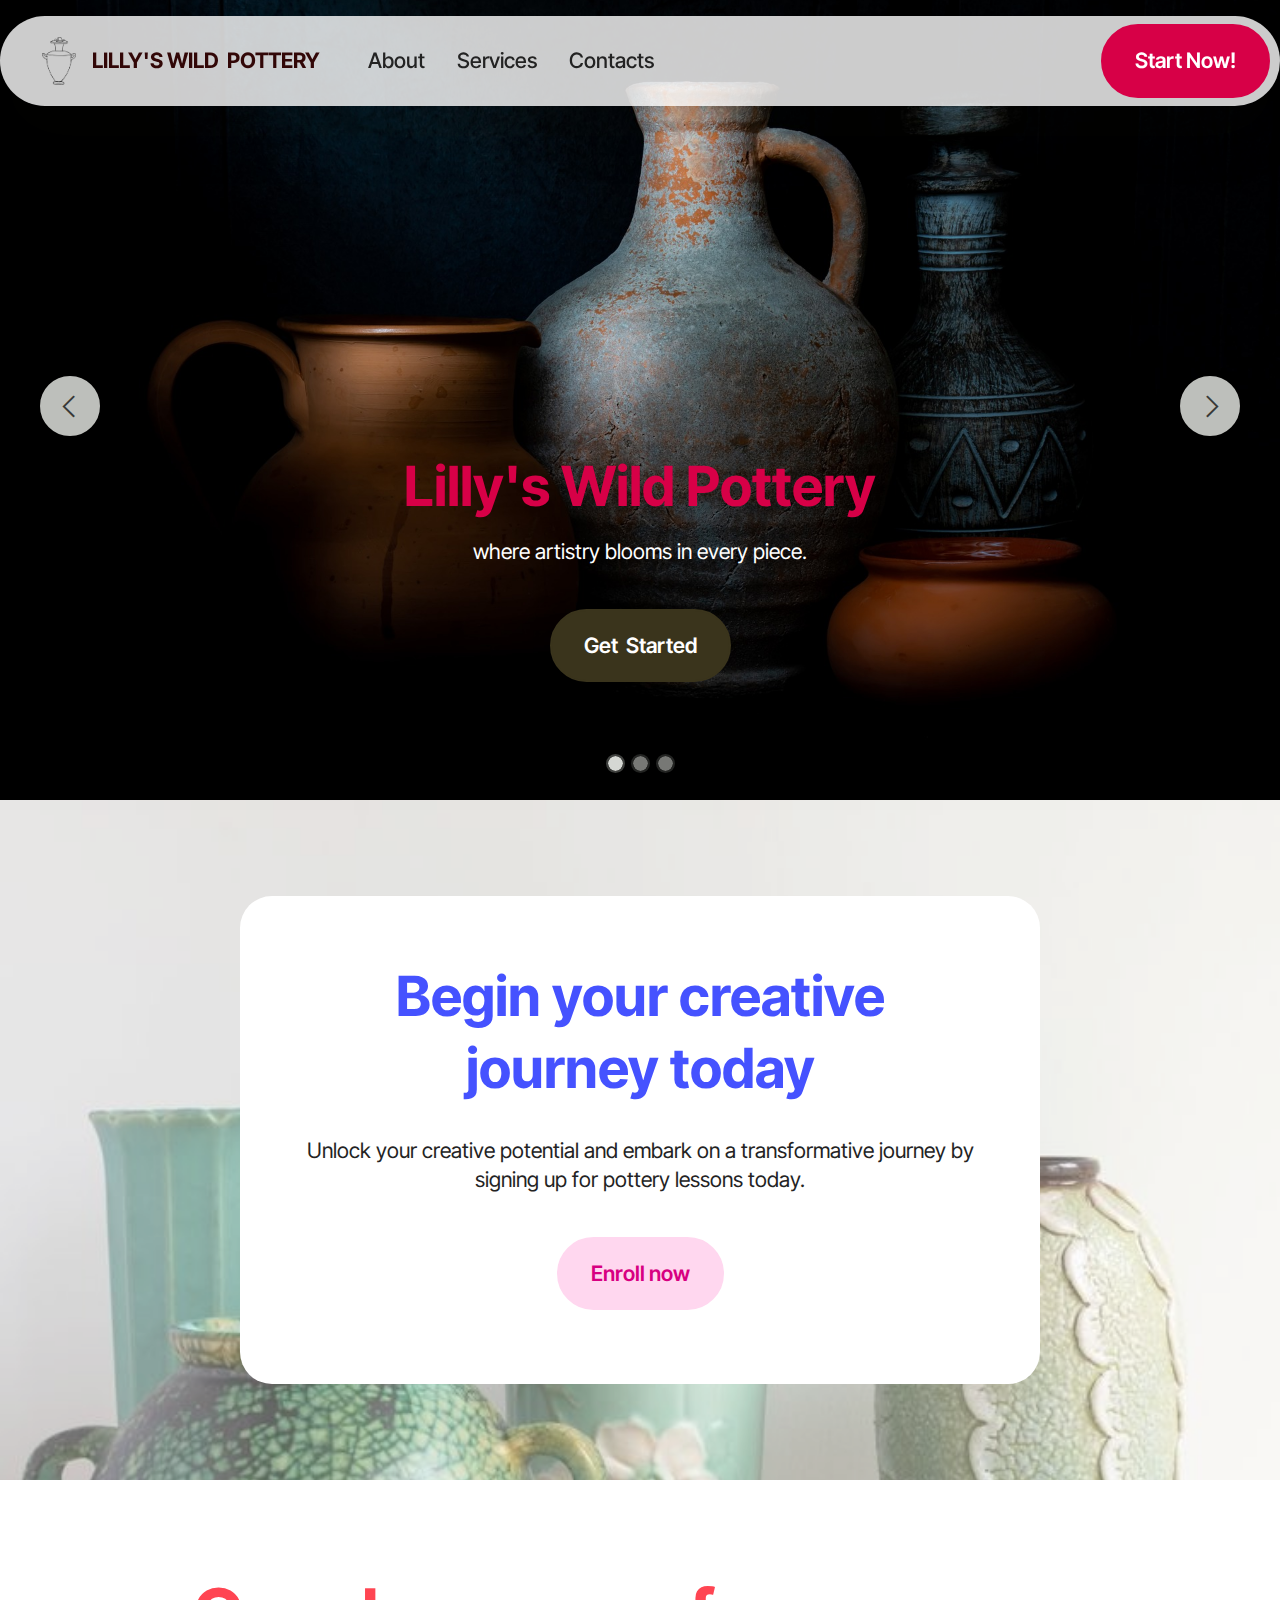
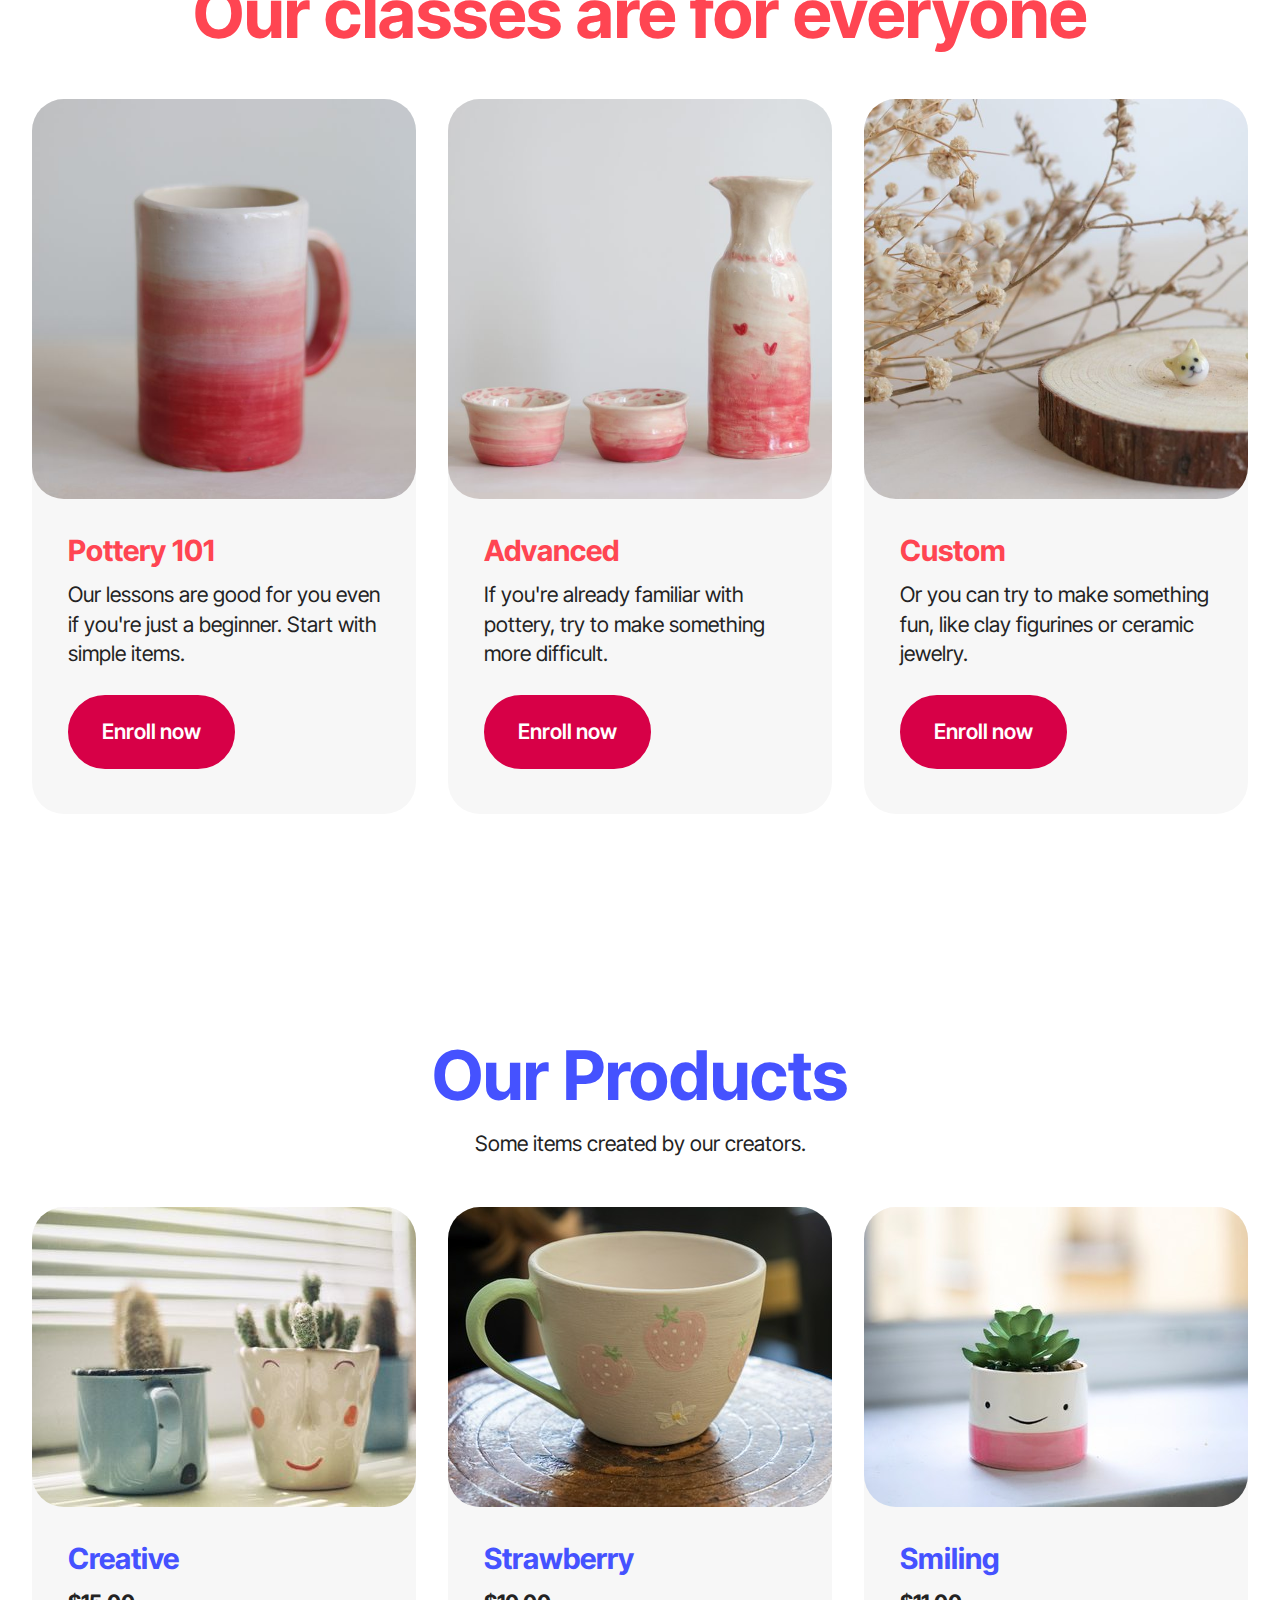
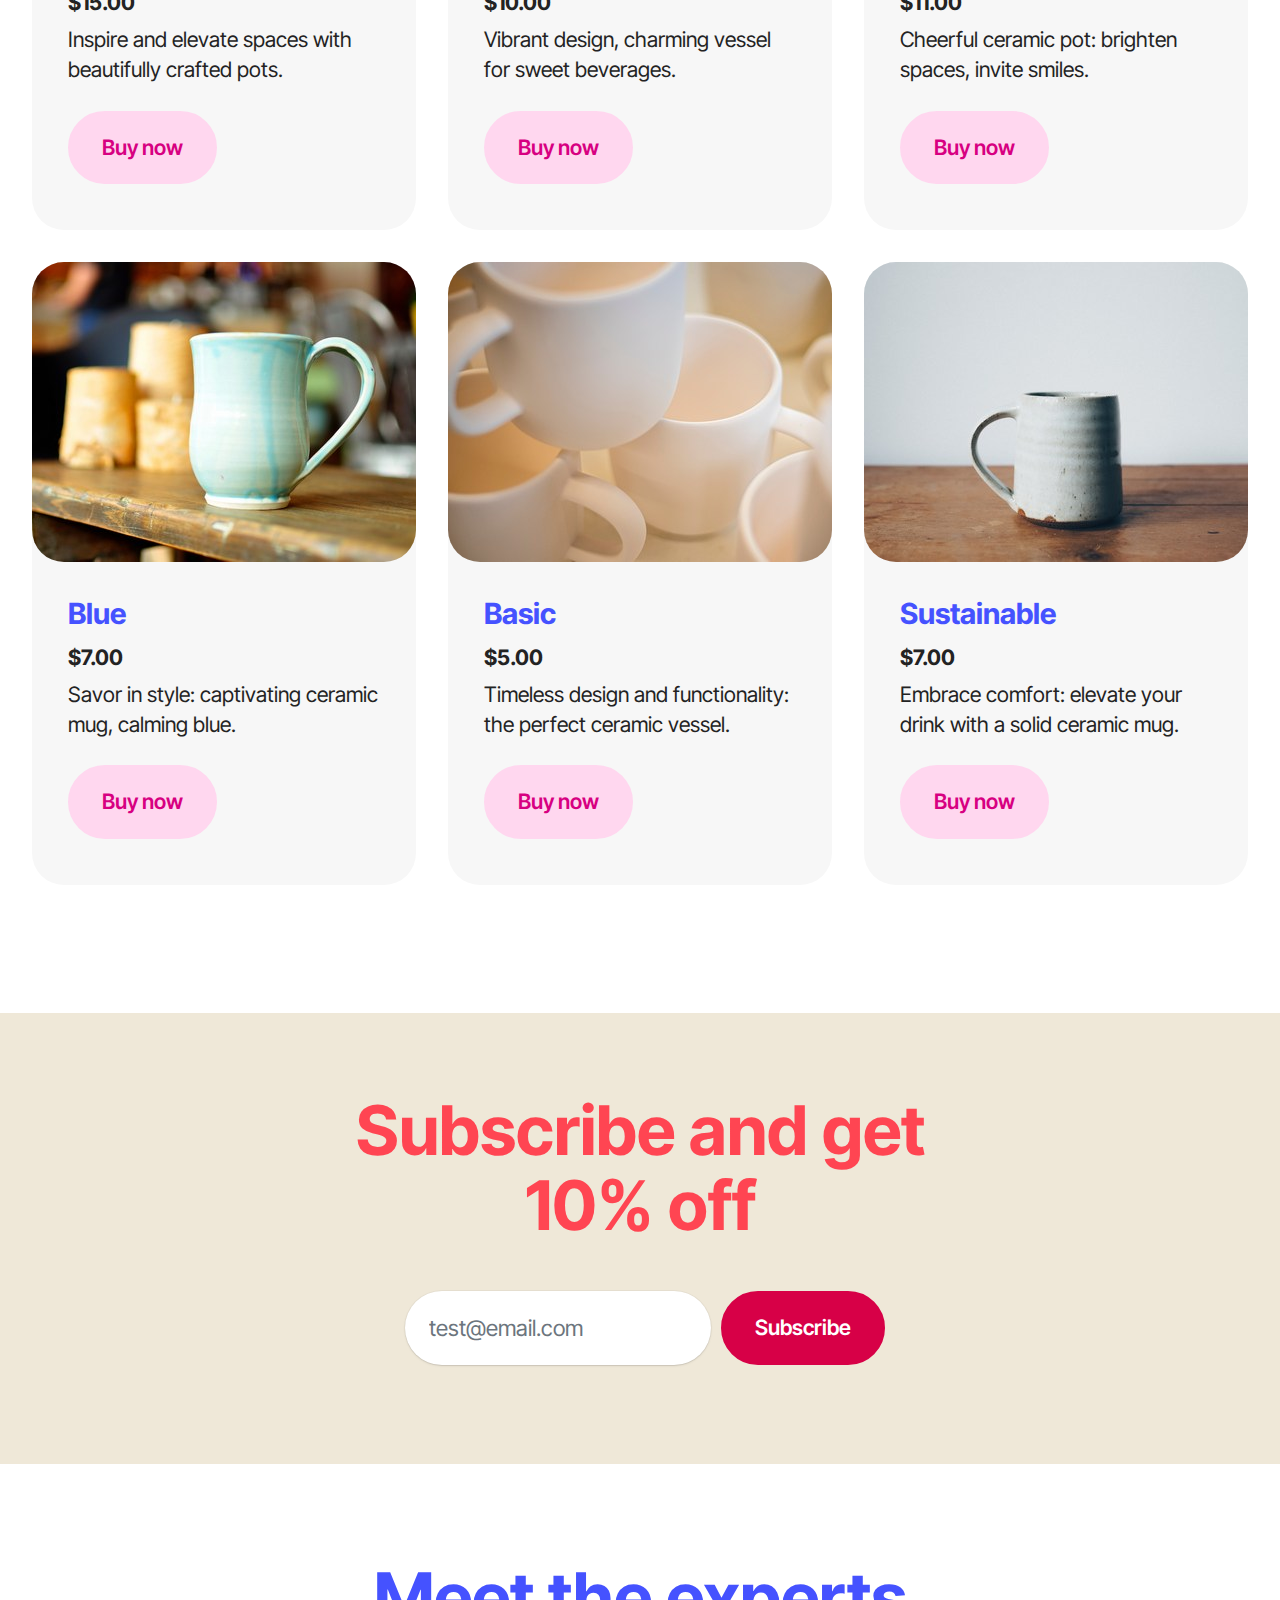
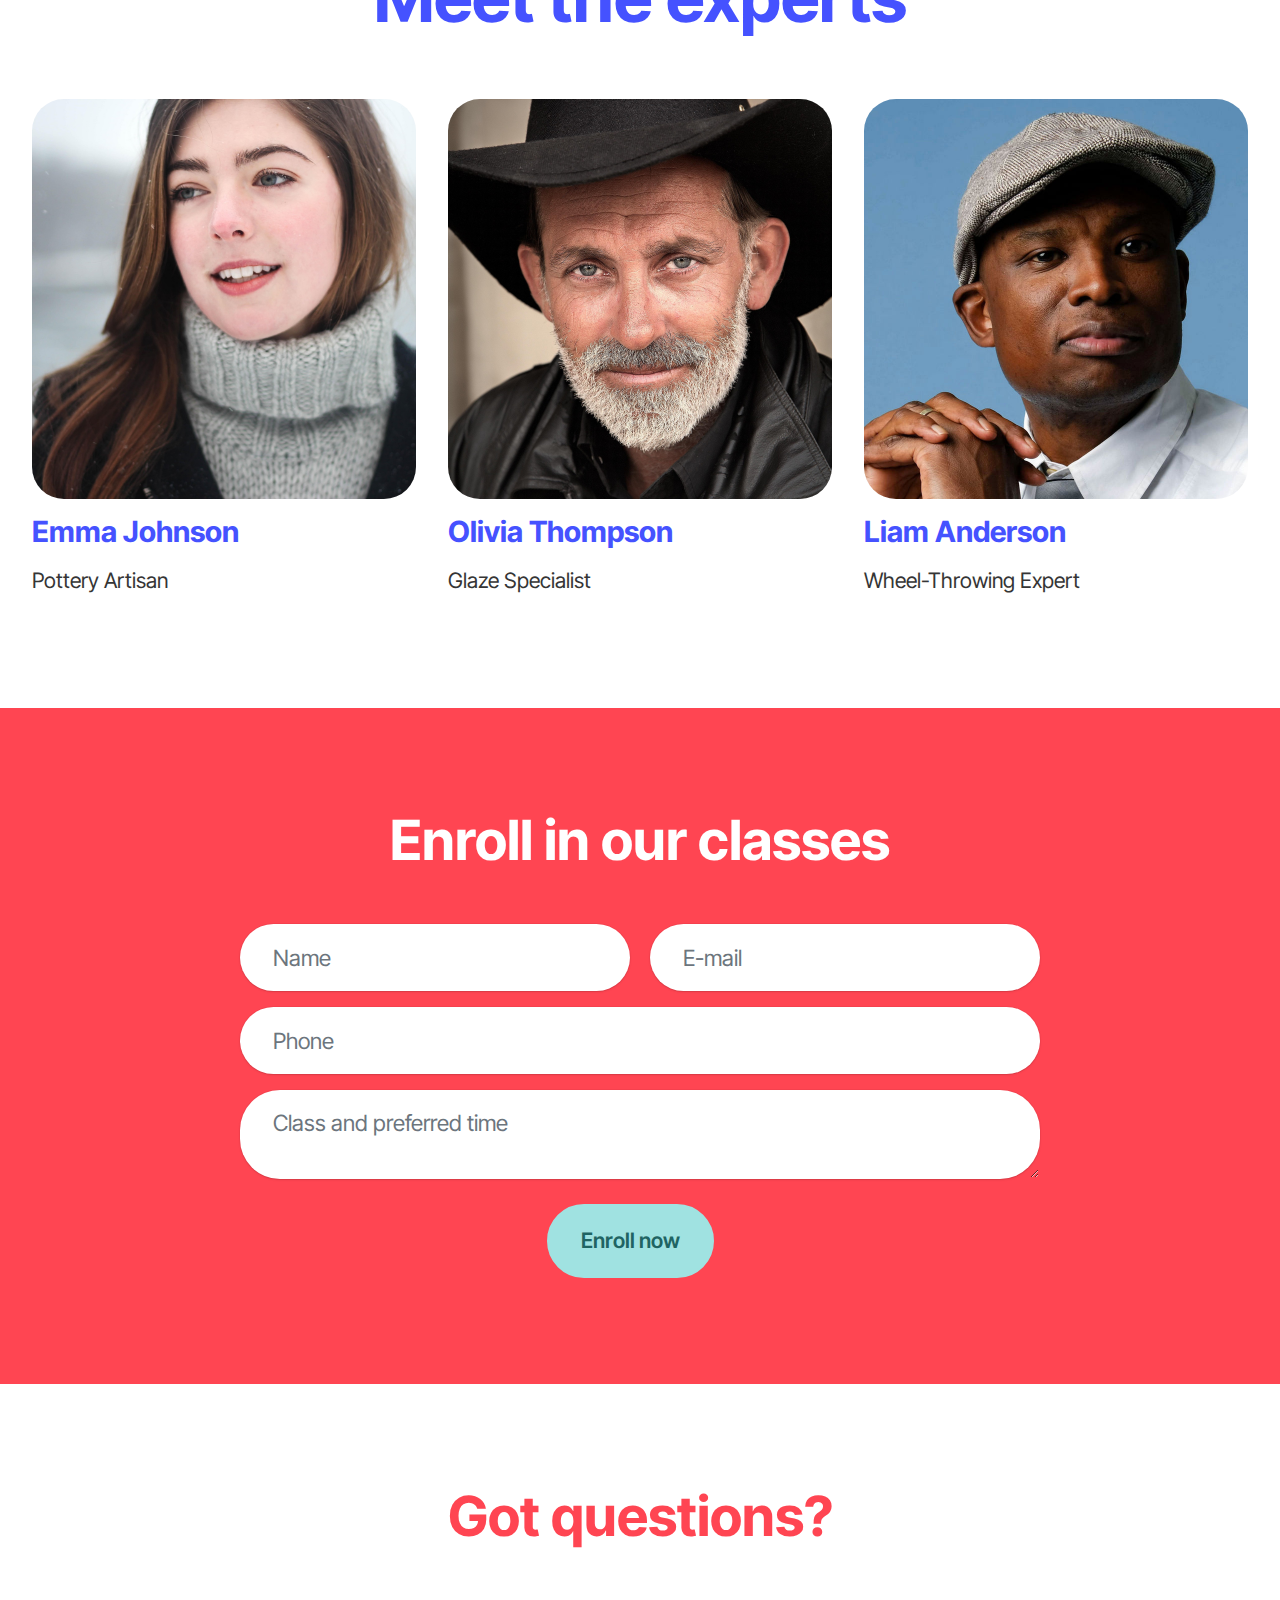
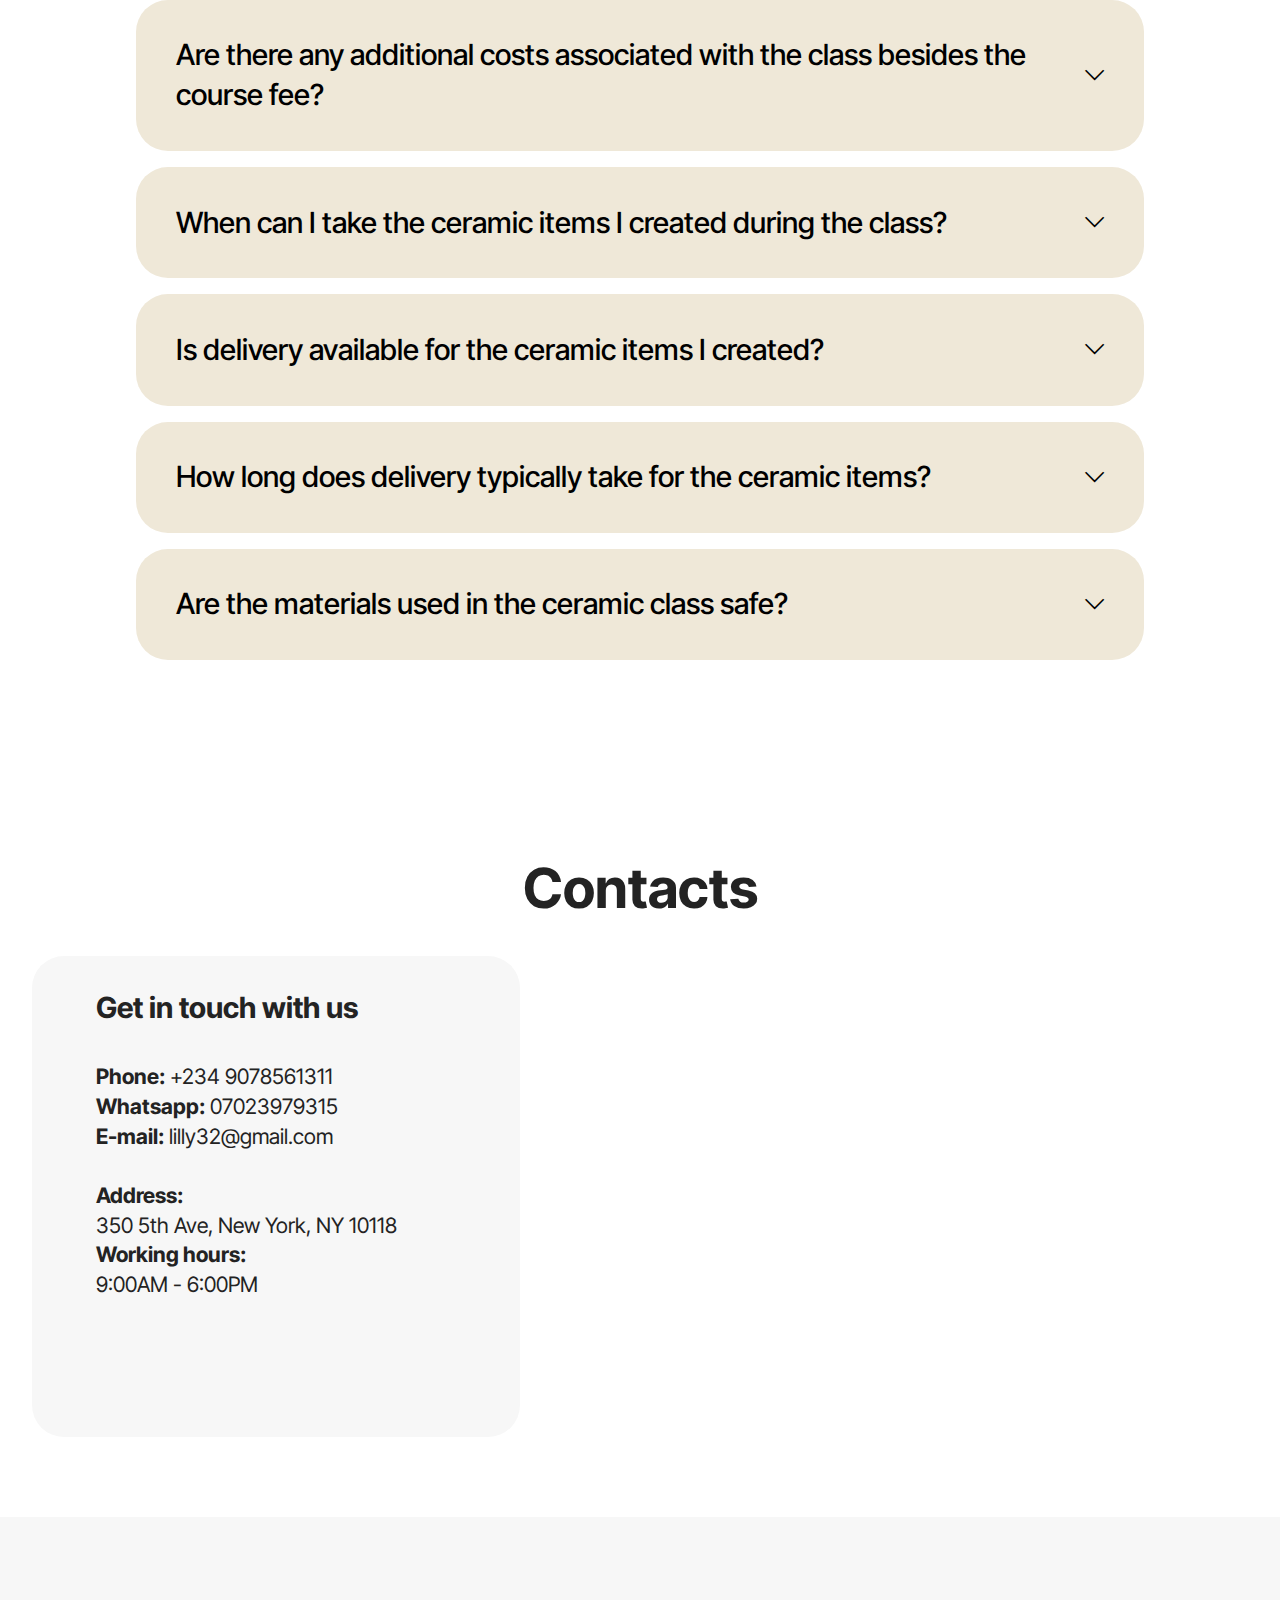
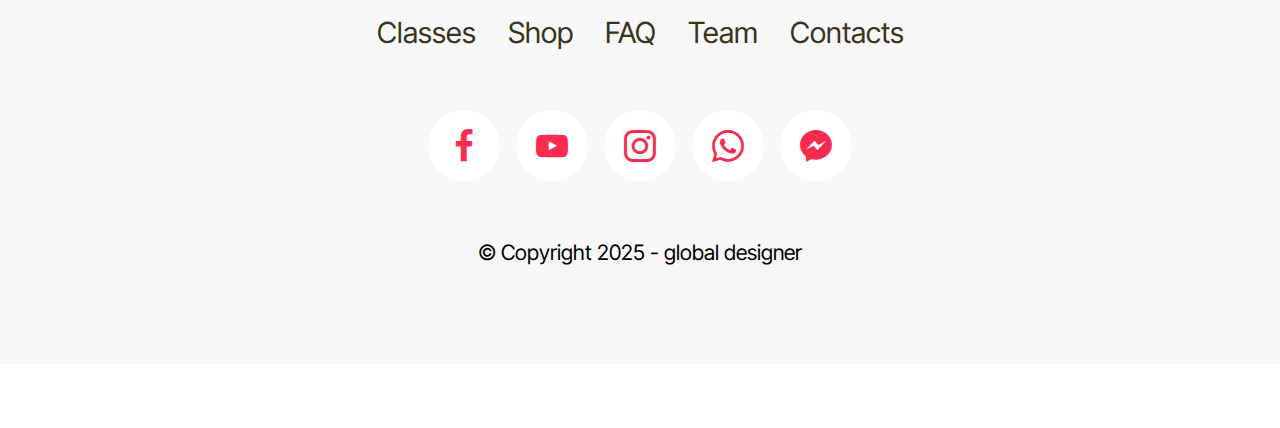
==== commit 868daf3c: "HI" ====
--- a/m/index.html
+++ b/m/index.html
@@ -10,7 +10,7 @@
   <meta name="description" content="">
   
   
-  <title>Page 1</title>
+  <title>Home</title>
   <link rel="stylesheet" href="assets/web/assets/mobirise-icons2/mobirise2.css">
   <link rel="stylesheet" href="assets/bootstrap/css/bootstrap.min.css">
   <link rel="stylesheet" href="assets/bootstrap/css/bootstrap-grid.min.css">
@@ -655,7 +655,7 @@
             </div>
         </div>
     </div>
-</section><section class="display-7" style="padding: 0;align-items: center;justify-content: center;flex-wrap: wrap;    align-content: center;display: flex;position: relative;height: 4rem;"><a href="https://mobiri.se/3041800" style="flex: 1 1;height: 4rem;position: absolute;width: 100%;z-index: 1;"><img alt="" style="height: 4rem;" src="[data-uri]"></a><p style="margin: 0;text-align: center;" class="display-7">&#8204;</p><a style="z-index:1" href="https://mobirise.com/builder/ai-website-creator.html">Free AI Website Creator</a></section><script src="assets/bootstrap/js/bootstrap.bundle.min.js"></script>  <script src="assets/smoothscroll/smooth-scroll.js"></script>  <script src="assets/ytplayer/index.js"></script>  <script src="assets/dropdown/js/navbar-dropdown.js"></script>  <script src="assets/mbr-switch-arrow/mbr-switch-arrow.js"></script>  <script src="assets/theme/js/script.js"></script>  <script src="assets/formoid/formoid.min.js"></script>  
+</section><section class="display-7" style="padding: 0;align-items: center;justify-content: center;flex-wrap: wrap;    align-content: center;display: flex;position: relative;height: 4rem;"><a href="https://mobiri.se/3041800" style="flex: 1 1;height: 4rem;position: absolute;width: 100%;z-index: 1;"><img alt="" style="height: 4rem;" src="[data-uri]"></a><p style="margin: 0;text-align: center;" class="display-7">&#8204;</p><a style="z-index:1" href="https://mobirise.com/builder/ai-website-creator.html">  </a></section><script src="assets/bootstrap/js/bootstrap.bundle.min.js"></script>  <script src="assets/smoothscroll/smooth-scroll.js"></script>  <script src="assets/ytplayer/index.js"></script>  <script src="assets/dropdown/js/navbar-dropdown.js"></script>  <script src="assets/mbr-switch-arrow/mbr-switch-arrow.js"></script>  <script src="assets/theme/js/script.js"></script>  <script src="assets/formoid/formoid.min.js"></script>  
   
   
 </body>
